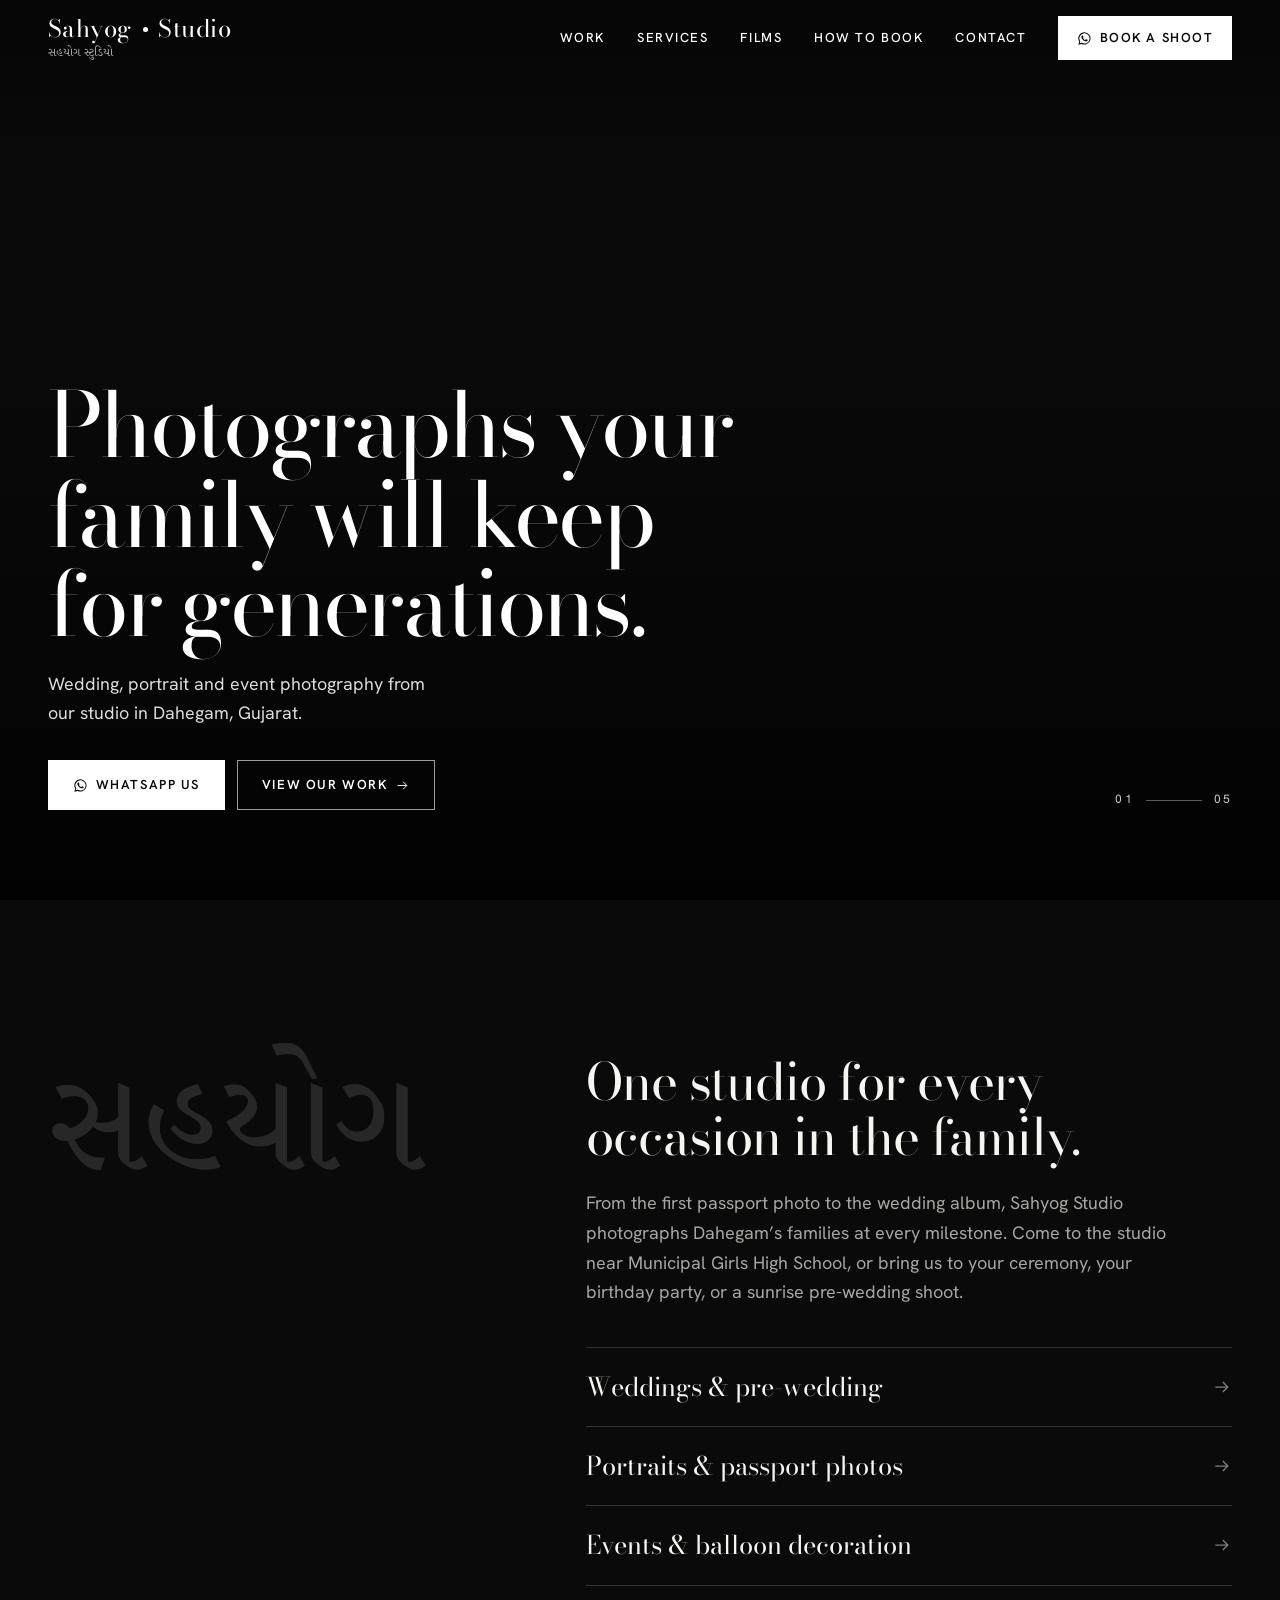
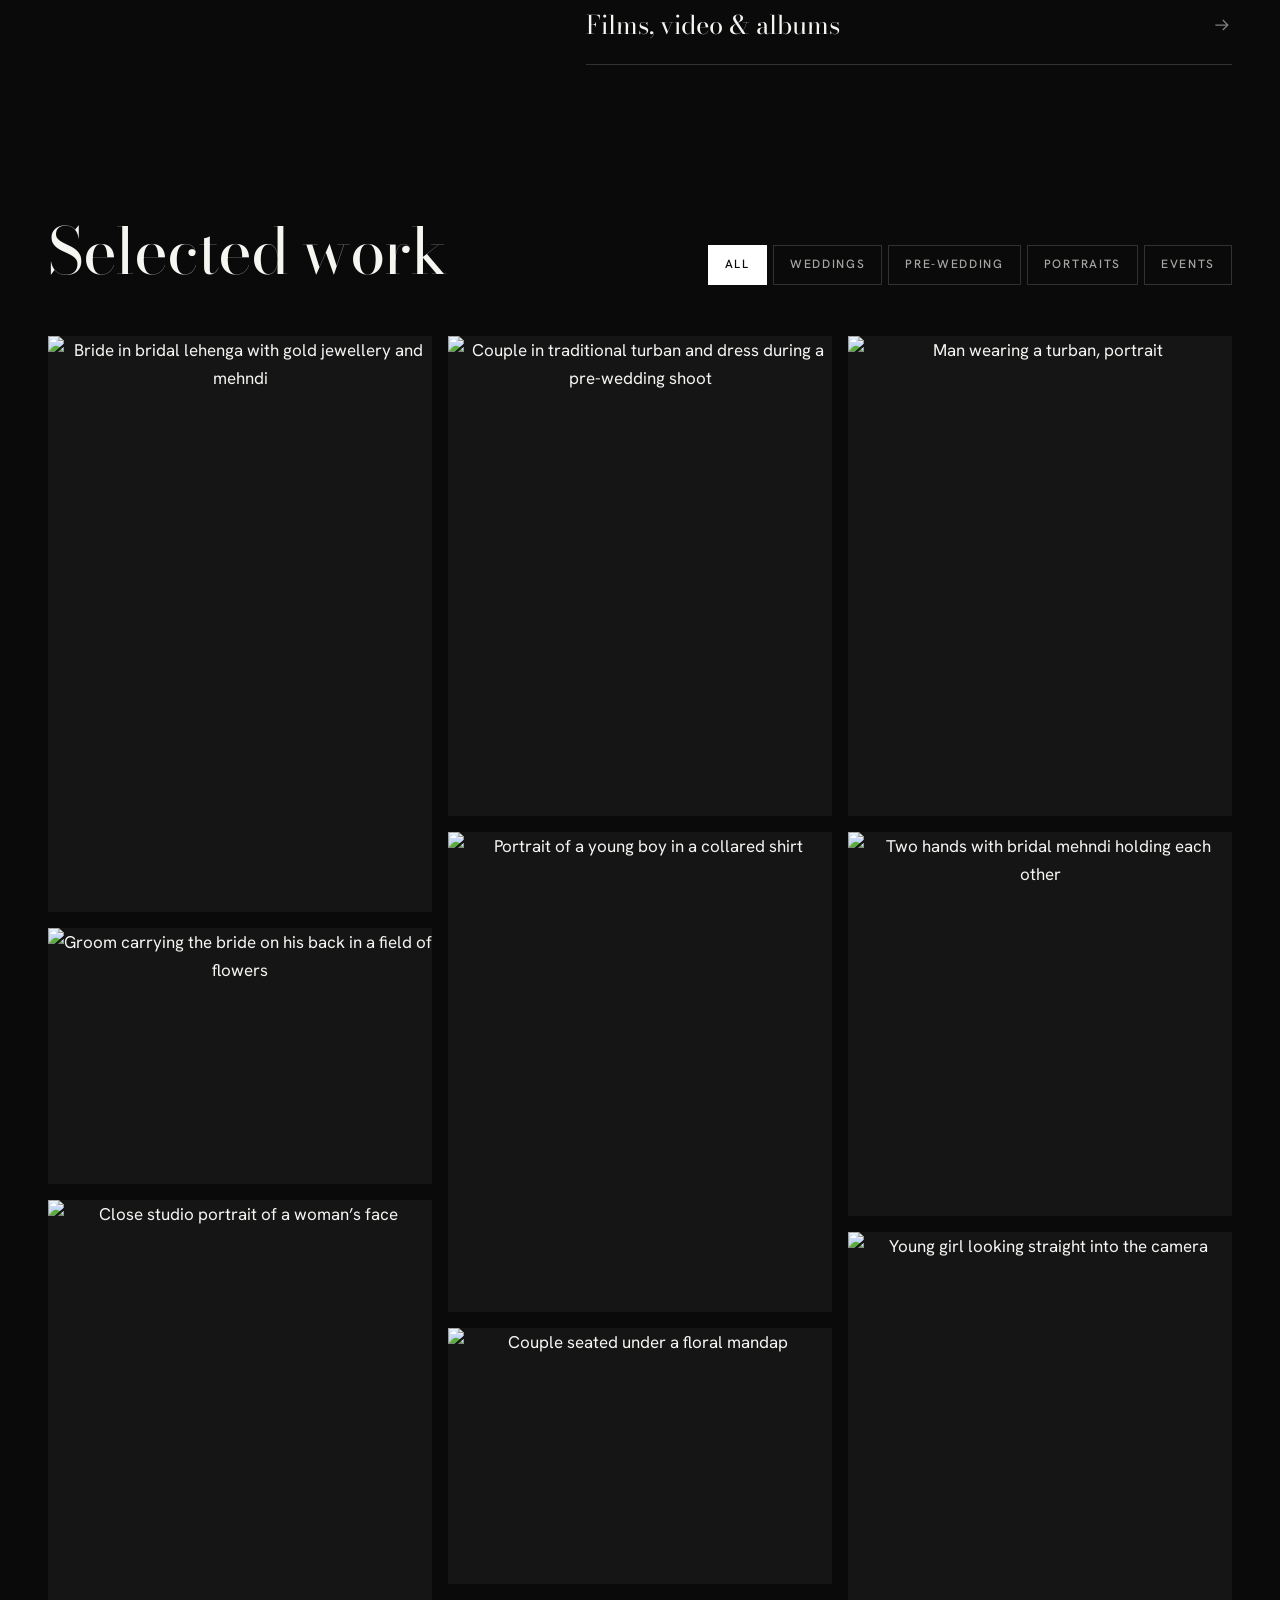
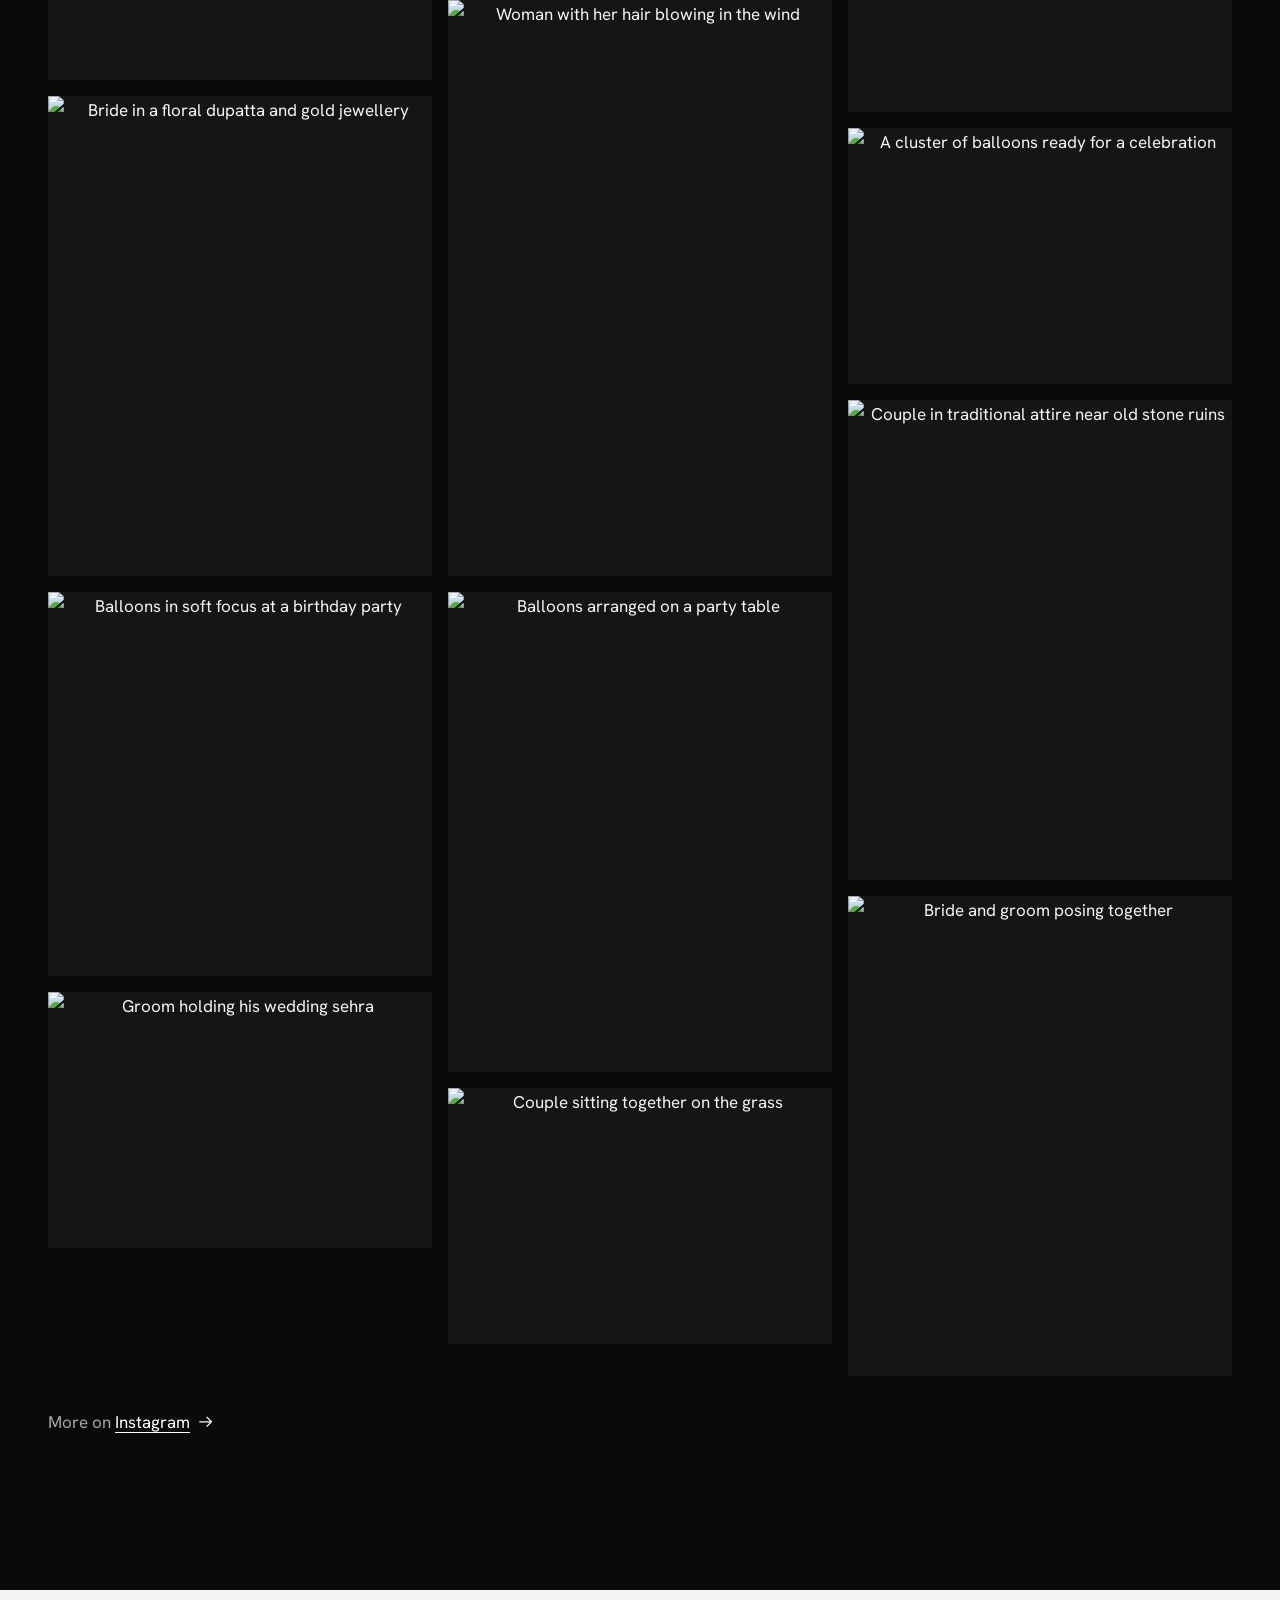
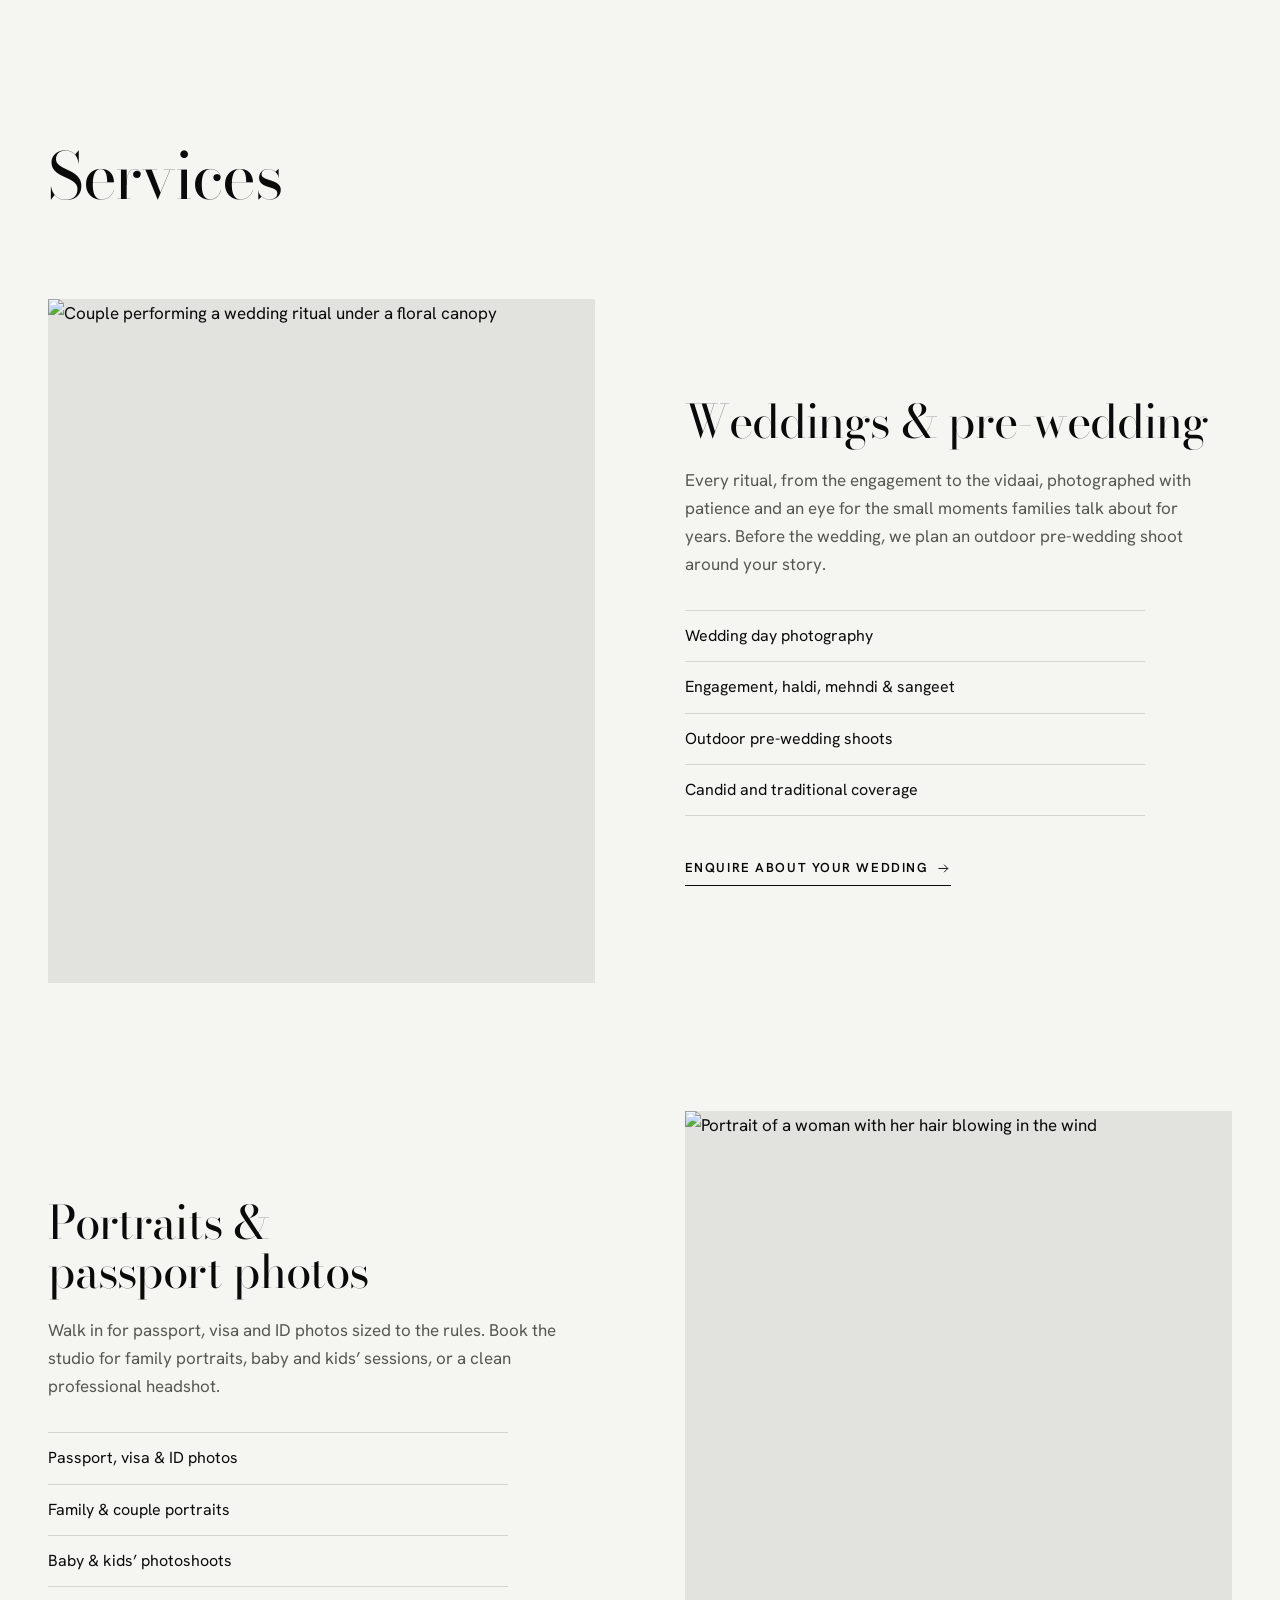
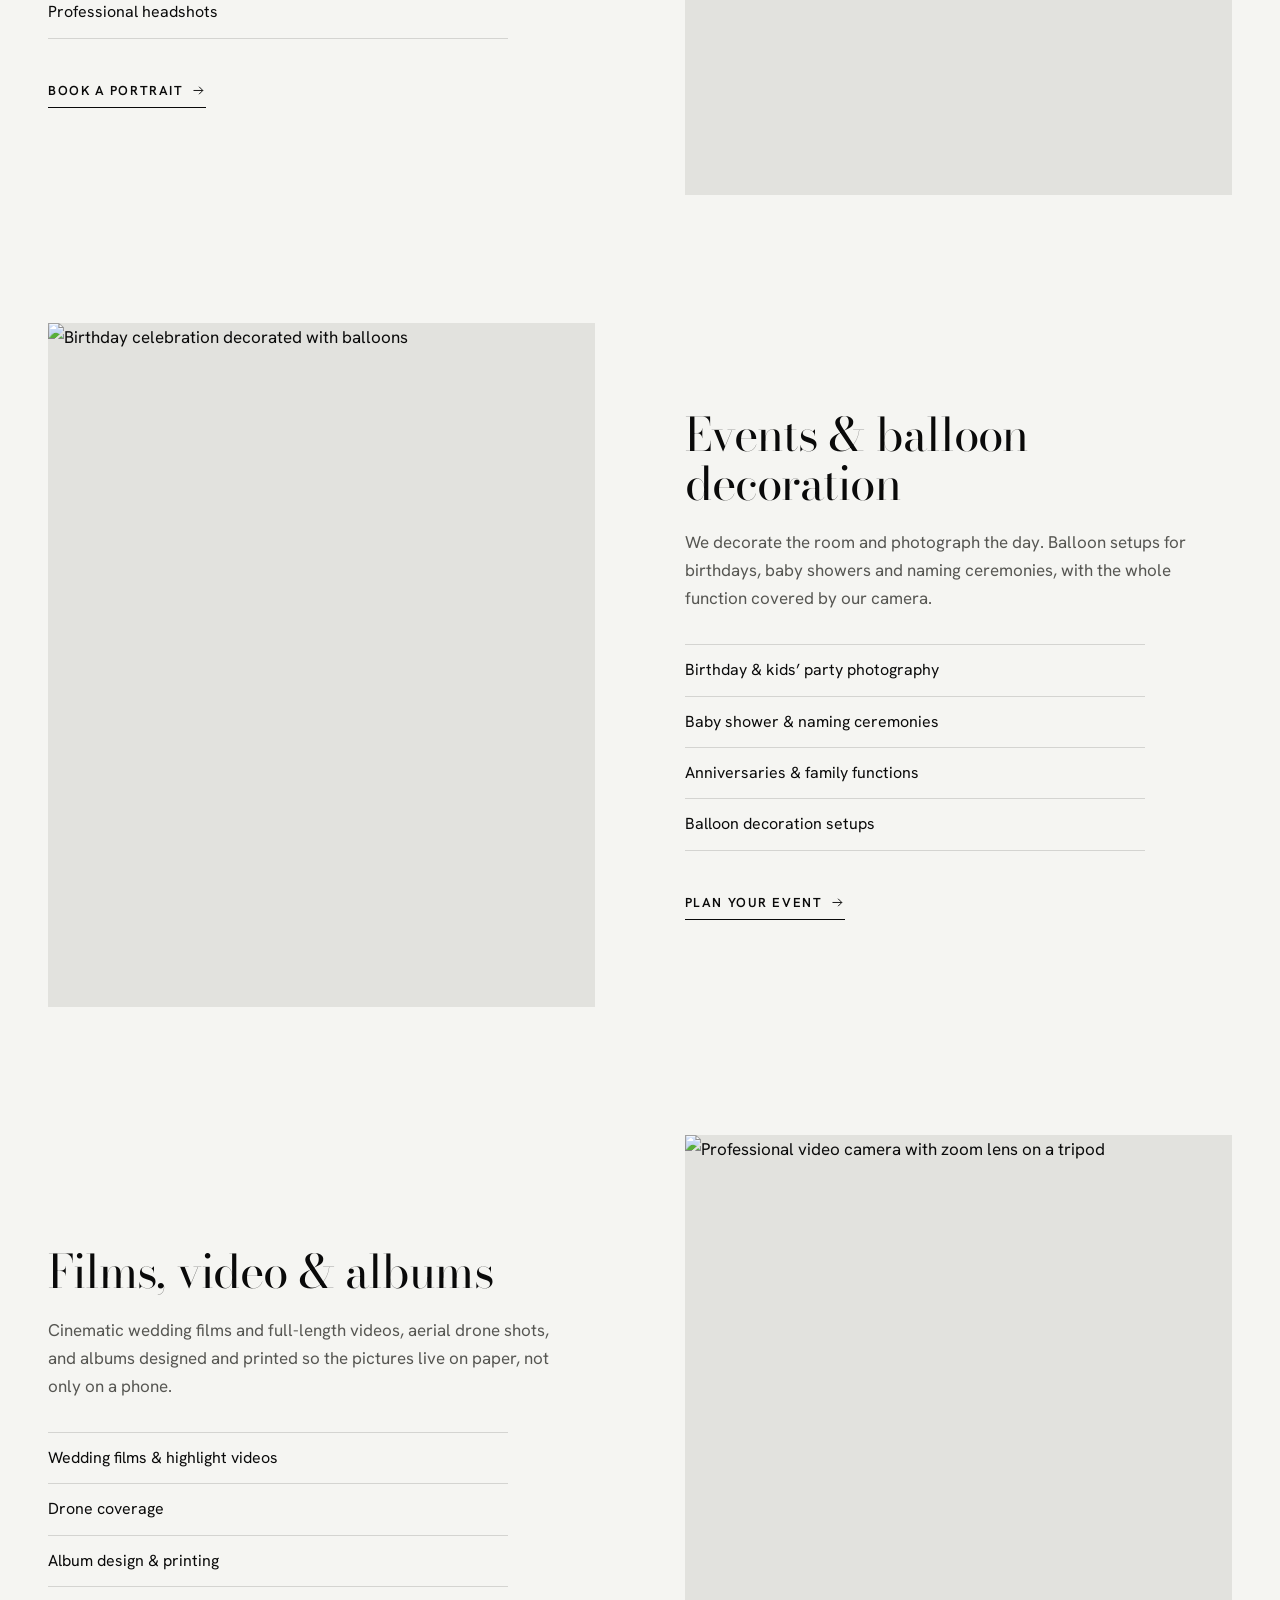
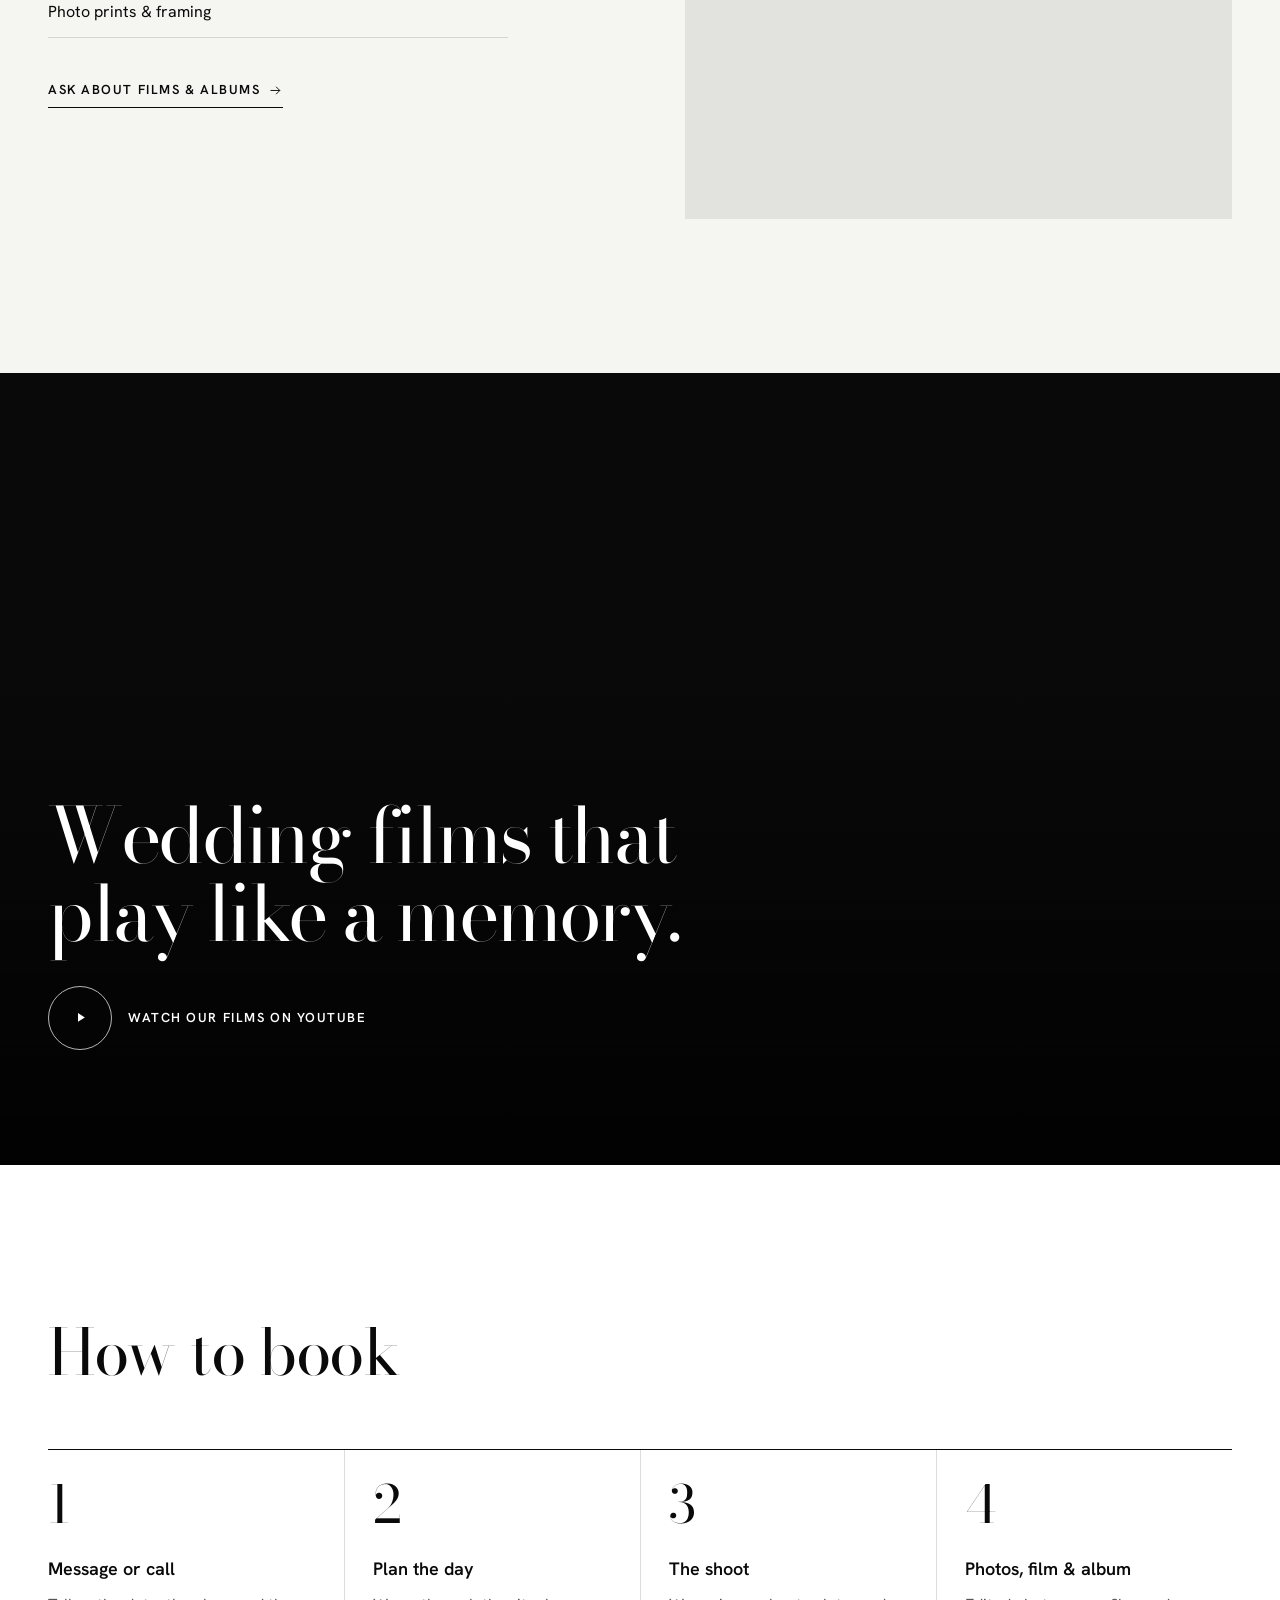
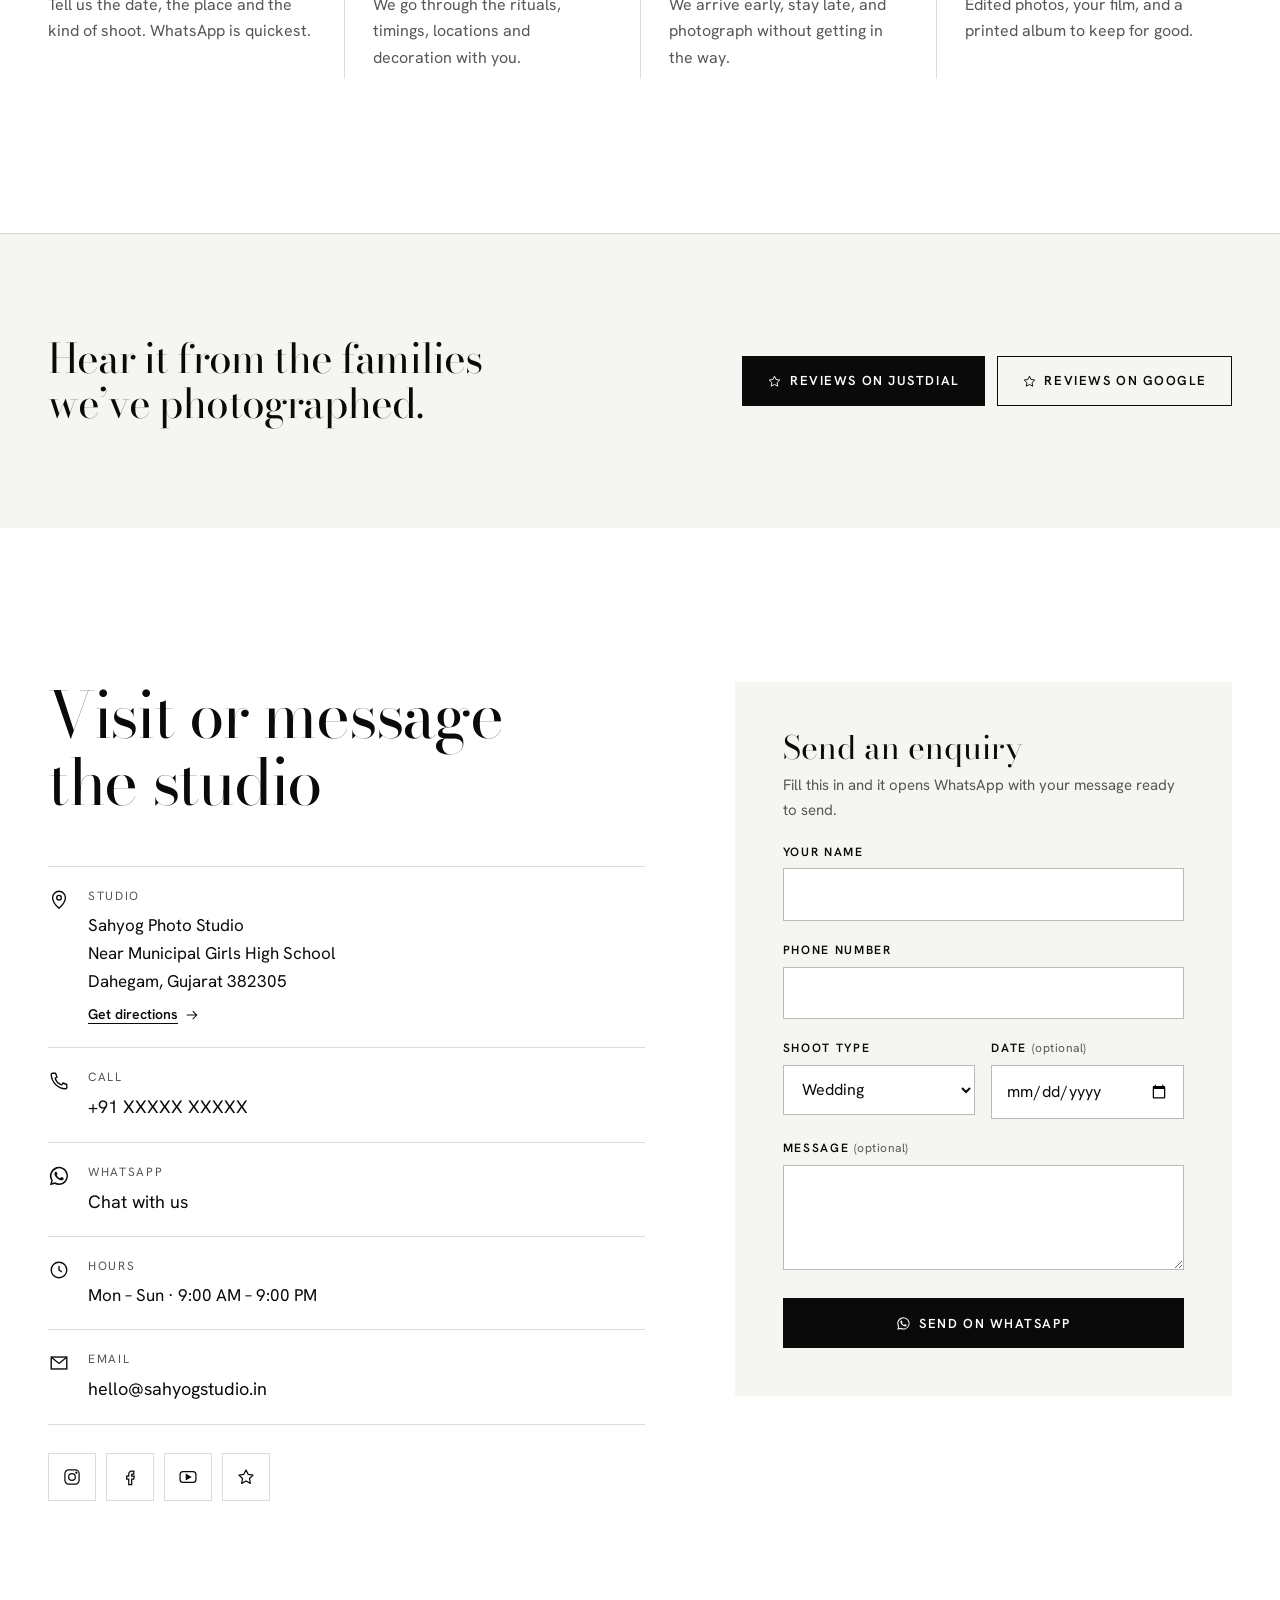
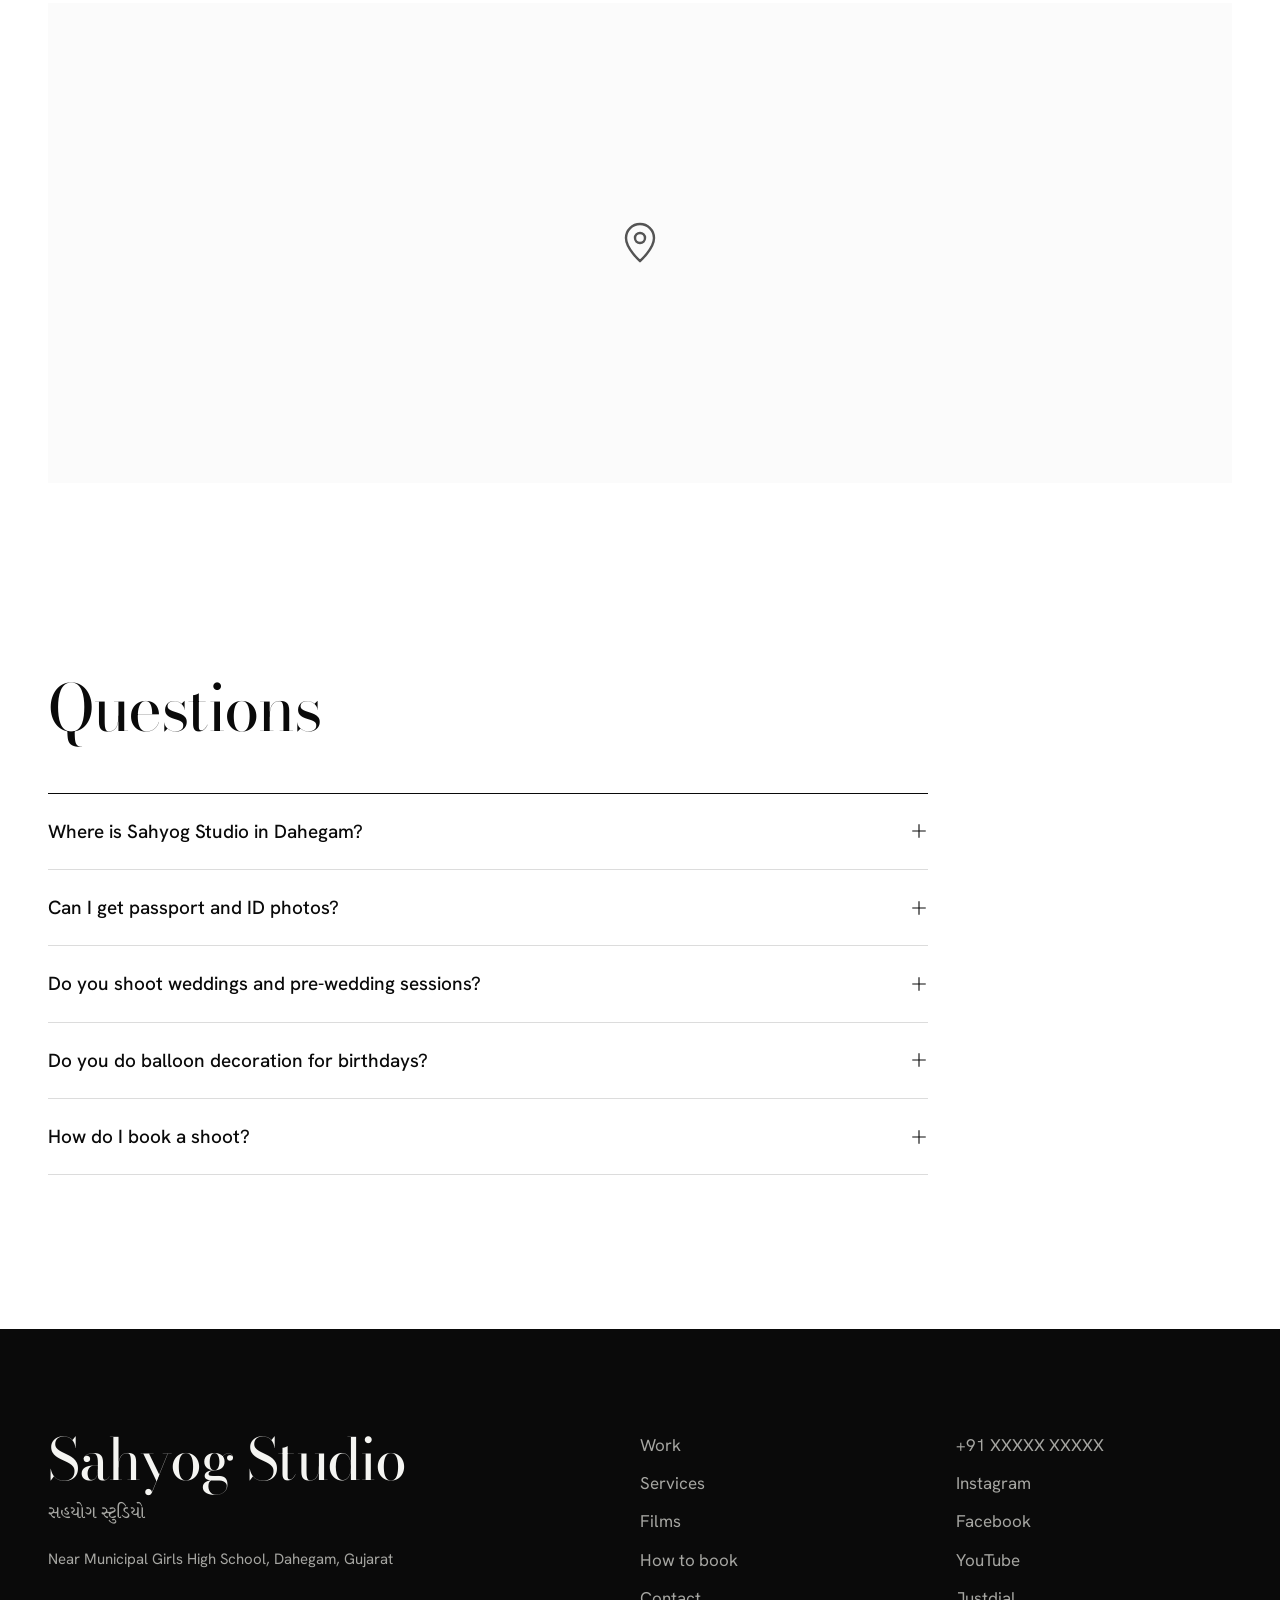
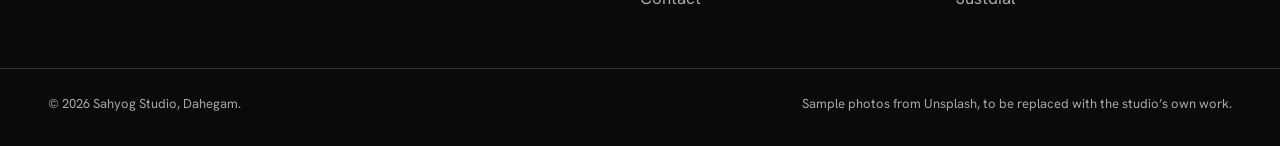
==== index.html @ 93e80ffd "Add Sahyog Studio portfolio website Static HTML/CSS/JS site for Sahyog Studio, Dahegam: hero slidesh" ====
<!doctype html>
<html lang="en-IN">
<head>
  <meta charset="utf-8">
  <meta name="viewport" content="width=device-width, initial-scale=1">
  <title>Sahyog Studio | Photo Studio in Dahegam – Wedding, Portrait &amp; Event Photography</title>
  <meta name="description" content="Sahyog Studio is a photo studio in Dahegam, Gujarat, near Municipal Girls High School. Wedding and pre-wedding photography, passport photos, studio portraits, birthday and event coverage, balloon decoration, videography and album printing.">
  <meta name="keywords" content="photo studio in Dahegam, Dehgam photographer, wedding photographer Dahegam, pre-wedding shoot Gandhinagar, passport photo Dahegam, balloon decoration Dahegam, album printing, videography, સહયોગ સ્ટુડિયો, Sahyog Photo Studio">
  <link rel="canonical" href="https://sahyogstudio.in/">
  <meta name="robots" content="index, follow, max-image-preview:large">
  <meta name="theme-color" content="#0a0a0a">
  <meta name="geo.region" content="IN-GJ">
  <meta name="geo.placename" content="Dahegam">

  <!-- Open Graph / WhatsApp / Facebook share preview -->
  <meta property="og:type" content="website">
  <meta property="og:site_name" content="Sahyog Studio">
  <meta property="og:title" content="Sahyog Studio – Photo Studio in Dahegam">
  <meta property="og:description" content="Weddings, pre-wedding, portraits, passport photos, events, balloon decoration, films and albums. Dahegam, Gujarat.">
  <meta property="og:url" content="https://sahyogstudio.in/">
  <meta property="og:image" content="https://images.unsplash.com/photo-1630526720753-aa4e71acf67d?auto=format&amp;fit=crop&amp;q=70&amp;w=1200&amp;h=630">
  <meta property="og:image:width" content="1200">
  <meta property="og:image:height" content="630">
  <meta property="og:locale" content="en_IN">
  <meta name="twitter:card" content="summary_large_image">
  <meta name="twitter:title" content="Sahyog Studio – Photo Studio in Dahegam">
  <meta name="twitter:description" content="Wedding, portrait and event photography in Dahegam, Gujarat.">
  <meta name="twitter:image" content="https://images.unsplash.com/photo-1630526720753-aa4e71acf67d?auto=format&amp;fit=crop&amp;q=70&amp;w=1200&amp;h=630">

  <link rel="icon" href="assets/img/favicon.svg" type="image/svg+xml">
  <link rel="apple-touch-icon" href="assets/img/favicon.svg">
  <link rel="manifest" href="site.webmanifest">

  <link rel="preconnect" href="https://images.unsplash.com">
  <link rel="preconnect" href="https://fonts.googleapis.com">
  <link rel="preconnect" href="https://fonts.gstatic.com" crossorigin>
  <link rel="stylesheet" href="https://fonts.googleapis.com/css2?family=Bodoni+Moda:opsz,wght@6..96,400;6..96,500;6..96,600&family=Hanken+Grotesk:wght@400;500;600&family=Noto+Serif+Gujarati:wght@400;500&display=swap">
  <link rel="preload" as="image" href="https://images.unsplash.com/photo-1630526720753-aa4e71acf67d?auto=format&amp;fit=crop&amp;q=70&amp;w=1800&amp;h=1200">
  <link rel="stylesheet" href="assets/css/style.css">
  <script>document.documentElement.classList.add("js");</script>

  <script type="application/ld+json">
  {
    "@context": "https://schema.org",
    "@graph": [
      {
        "@type": ["LocalBusiness", "ProfessionalService"],
        "@id": "https://sahyogstudio.in/#studio",
        "name": "Sahyog Studio",
        "alternateName": ["Sahyog Photo Studio", "સહયોગ સ્ટુડિયો"],
        "description": "Photo studio in Dahegam, Gujarat for wedding and pre-wedding photography, studio portraits, passport photos, events, balloon decoration, videography and album printing.",
        "url": "https://sahyogstudio.in/",
        "image": "https://images.unsplash.com/photo-1630526720753-aa4e71acf67d?auto=format&fit=crop&q=70&w=1200&h=630",
        "telephone": "+910000000000",
        "email": "hello@sahyogstudio.in",
        "address": {
          "@type": "PostalAddress",
          "streetAddress": "Near Municipal Girls High School",
          "addressLocality": "Dahegam",
          "addressRegion": "Gujarat",
          "postalCode": "382305",
          "addressCountry": "IN"
        },
        "areaServed": ["Dahegam", "Gandhinagar", "Ahmedabad"],
        "hasMap": "https://www.google.com/maps/search/?api=1&query=Sahyog+Photo+Studio+Dahegam",
        "sameAs": [
          "https://www.justdial.com/Dehgam/Sahyog-Photo-Studio-Dahegam-Near-By-Municipal-Girls-High-School-Dahegam/9999PXX79-XX79-250830164301-F7Y8_BZDET"
        ],
        "hasOfferCatalog": {
          "@type": "OfferCatalog",
          "name": "Photography services",
          "itemListElement": [
            {"@type": "Offer", "itemOffered": {"@type": "Service", "name": "Wedding and pre-wedding photography"}},
            {"@type": "Offer", "itemOffered": {"@type": "Service", "name": "Studio portraits and passport photos"}},
            {"@type": "Offer", "itemOffered": {"@type": "Service", "name": "Event photography and balloon decoration"}},
            {"@type": "Offer", "itemOffered": {"@type": "Service", "name": "Videography, wedding films and album printing"}}
          ]
        }
      },
      {
        "@type": "WebSite",
        "@id": "https://sahyogstudio.in/#website",
        "url": "https://sahyogstudio.in/",
        "name": "Sahyog Studio",
        "inLanguage": "en-IN",
        "publisher": {"@id": "https://sahyogstudio.in/#studio"}
      },
      {
        "@type": "FAQPage",
        "mainEntity": [
          {"@type": "Question", "name": "Where is Sahyog Studio in Dahegam?",
           "acceptedAnswer": {"@type": "Answer", "text": "Sahyog Studio (Sahyog Photo Studio) is near Municipal Girls High School in Dahegam, Gujarat."}},
          {"@type": "Question", "name": "Can I get passport and ID photos at Sahyog Studio?",
           "acceptedAnswer": {"@type": "Answer", "text": "Yes. Walk in to the studio for passport, visa and ID photos, or call ahead."}},
          {"@type": "Question", "name": "Do you shoot weddings and pre-wedding sessions?",
           "acceptedAnswer": {"@type": "Answer", "text": "Yes. We photograph and film weddings, engagements, haldi, mehndi and sangeet, and plan outdoor pre-wedding shoots."}},
          {"@type": "Question", "name": "Do you do balloon decoration for birthdays?",
           "acceptedAnswer": {"@type": "Answer", "text": "Yes. We set up balloon decoration for birthdays, baby showers and other family functions, and can photograph the event too."}},
          {"@type": "Question", "name": "How do I book a shoot?",
           "acceptedAnswer": {"@type": "Answer", "text": "Message us on WhatsApp or call the studio with your date and the kind of shoot you need."}}
        ]
      }
    ]
  }
  </script>
</head>
<body>
<!--
THESIS: The category standard, executed at full craft: a black-and-white photographer's portfolio where the pictures carry the page and the phone number is never more than one tap away. Refuses gold-script wedding-template clutter.
OWN-WORLD: Pure black and paper white interface, no third hue; photographs in full natural colour are the only colour. Bodoni Moda display, Hanken Grotesk text, Noto Serif Gujarati for the name. Hairline rules, square corners, no cards, no shadows.
STORY: A family in Dahegam sees the work, understands every service the studio offers, and calls or WhatsApps to book, or finds the studio on the map.
FIRST VIEWPORT: Full-bleed slow crossfade of five wedding/portrait frames; wordmark nav on top; headline bottom-left at display scale; WhatsApp and View work buttons beneath; slide counter bottom-right.
FORM: Canon (user-chosen standing exit), benchmark top Indian wedding studios. Seed key e74c11cb.
FINISH: unreviewed and undocumented is unfinished; this build ends with the finish review, the verdict, and DESIGN.md
-->

<a class="skip" href="#main">Skip to content</a>

<svg width="0" height="0" style="position:absolute" aria-hidden="true">
  <defs>
    <symbol id="i-whatsapp" viewBox="0 0 24 24"><path fill="currentColor" d="M12.04 2a9.9 9.9 0 0 0-8.5 15l-1.4 5.1 5.25-1.38A9.9 9.9 0 1 0 12.04 2Zm0 18.1a8.2 8.2 0 0 1-4.18-1.15l-.3-.18-3.11.82.83-3.04-.2-.31a8.2 8.2 0 1 1 6.96 3.86Zm4.5-6.14c-.25-.12-1.46-.72-1.69-.8-.23-.08-.39-.12-.55.12-.17.25-.64.8-.78.97-.14.16-.29.18-.53.06a6.7 6.7 0 0 1-1.98-1.22 7.4 7.4 0 0 1-1.37-1.7c-.14-.25 0-.38.11-.5.11-.11.25-.29.37-.43.12-.14.16-.25.25-.41.08-.17.04-.31-.02-.43-.06-.12-.55-1.33-.76-1.82-.2-.48-.4-.41-.55-.42h-.47a.9.9 0 0 0-.66.31 2.77 2.77 0 0 0-.86 2.06c0 1.21.88 2.39 1 2.55.13.17 1.74 2.66 4.22 3.73.59.25 1.05.4 1.4.52.6.19 1.13.16 1.56.1.47-.07 1.46-.6 1.66-1.17.21-.58.21-1.07.15-1.17-.06-.1-.22-.16-.47-.29Z"/></symbol>
    <symbol id="i-phone" viewBox="0 0 24 24"><path fill="none" stroke="currentColor" stroke-width="1.5" stroke-linejoin="round" d="M5 3.5h3.2l1.6 4.2-2 1.3a11 11 0 0 0 7.2 7.2l1.3-2 4.2 1.6V19a1.5 1.5 0 0 1-1.6 1.5A16.5 16.5 0 0 1 3.5 5.1 1.5 1.5 0 0 1 5 3.5Z"/></symbol>
    <symbol id="i-pin" viewBox="0 0 24 24"><g fill="none" stroke="currentColor" stroke-width="1.5"><path d="M12 21s-7-6.2-7-11.5a7 7 0 0 1 14 0C19 14.8 12 21 12 21Z"/><circle cx="12" cy="9.5" r="2.5"/></g></symbol>
    <symbol id="i-clock" viewBox="0 0 24 24"><g fill="none" stroke="currentColor" stroke-width="1.5"><circle cx="12" cy="12" r="8.5"/><path d="M12 7.5V12l3 2"/></g></symbol>
    <symbol id="i-mail" viewBox="0 0 24 24"><g fill="none" stroke="currentColor" stroke-width="1.5"><rect x="3.5" y="5.5" width="17" height="13"/><path d="m4 6 8 6.5L20 6"/></g></symbol>
    <symbol id="i-instagram" viewBox="0 0 24 24"><g fill="none" stroke="currentColor" stroke-width="1.5"><rect x="3.5" y="3.5" width="17" height="17" rx="4.5"/><circle cx="12" cy="12" r="4"/><circle cx="17.2" cy="6.8" r=".6" fill="currentColor"/></g></symbol>
    <symbol id="i-facebook" viewBox="0 0 24 24"><path fill="none" stroke="currentColor" stroke-width="1.5" d="M14 8.5h2.5V5H14a3.5 3.5 0 0 0-3.5 3.5V11H8v3.5h2.5V21H14v-6.5h2.5L17 11h-3V9a.5.5 0 0 1 .5-.5Z"/></symbol>
    <symbol id="i-youtube" viewBox="0 0 24 24"><g fill="none" stroke="currentColor" stroke-width="1.5"><rect x="2.5" y="5.5" width="19" height="13" rx="3.5"/><path d="m10 9 5 3-5 3Z" fill="currentColor"/></g></symbol>
    <symbol id="i-star" viewBox="0 0 24 24"><path fill="none" stroke="currentColor" stroke-width="1.5" stroke-linejoin="round" d="m12 3.5 2.6 5.3 5.9.9-4.3 4.1 1 5.8L12 16.8l-5.2 2.8 1-5.8-4.3-4.1 5.9-.9Z"/></symbol>
    <symbol id="i-arrow" viewBox="0 0 24 24"><path fill="none" stroke="currentColor" stroke-width="1.5" d="M4 12h15m-6-6 6 6-6 6"/></symbol>
    <symbol id="i-close" viewBox="0 0 24 24"><path fill="none" stroke="currentColor" stroke-width="1.5" d="m5 5 14 14M19 5 5 19"/></symbol>
    <symbol id="i-left" viewBox="0 0 24 24"><path fill="none" stroke="currentColor" stroke-width="1.5" d="m15 4-8 8 8 8"/></symbol>
    <symbol id="i-right" viewBox="0 0 24 24"><path fill="none" stroke="currentColor" stroke-width="1.5" d="m9 4 8 8-8 8"/></symbol>
    <symbol id="i-play" viewBox="0 0 24 24"><path fill="currentColor" d="M8 5v14l11-7Z"/></symbol>
  </defs>
</svg>

<header class="nav" data-nav>
  <div class="nav__inner">
    <a class="brand" href="#top" aria-label="Sahyog Studio, home">
      <span class="brand__en">Sahyog<span class="brand__sep"></span>Studio</span>
      <span class="brand__gu" lang="gu">સહયોગ સ્ટુડિયો</span>
    </a>
    <nav class="nav__links" aria-label="Main">
      <a href="#work">Work</a>
      <a href="#services">Services</a>
      <a href="#films">Films</a>
      <a href="#process">How to book</a>
      <a href="#contact">Contact</a>
    </nav>
    <a class="btn btn--light nav__cta" data-wa data-wa-text="Hi Sahyog Studio, I'd like to book a shoot." href="#contact">
      <svg class="ico" aria-hidden="true"><use href="#i-whatsapp"/></svg> Book a shoot
    </a>
    <button class="nav__toggle" type="button" aria-expanded="false" aria-controls="menu" data-menu-toggle>
      <span class="sr-only">Menu</span><span class="nav__bars" aria-hidden="true"></span>
    </button>
  </div>
  <div class="menu" id="menu" data-menu hidden>
    <nav aria-label="Mobile">
      <a href="#work">Work</a>
      <a href="#services">Services</a>
      <a href="#films">Films</a>
      <a href="#process">How to book</a>
      <a href="#contact">Contact</a>
    </nav>
    <div class="menu__foot">
      <a data-tel href="tel:+910000000000"><svg class="ico" aria-hidden="true"><use href="#i-phone"/></svg> <span data-phone-text>+91 XXXXX XXXXX</span></a>
      <a data-maps href="#contact"><svg class="ico" aria-hidden="true"><use href="#i-pin"/></svg> Get directions</a>
    </div>
  </div>
</header>

<main id="main">

  <!-- HERO -->
  <section class="hero" id="top" aria-label="Sahyog Studio">
    <div class="hero__slides" data-slides>
      <img class="hero__slide is-active" src="https://images.unsplash.com/photo-1630526720753-aa4e71acf67d?auto=format&amp;fit=crop&amp;q=70&amp;w=1800&amp;h=1200" srcset="https://images.unsplash.com/photo-1630526720753-aa4e71acf67d?auto=format&amp;fit=crop&amp;q=70&amp;w=900&amp;h=1400 900w, https://images.unsplash.com/photo-1630526720753-aa4e71acf67d?auto=format&amp;fit=crop&amp;q=70&amp;w=1800&amp;h=1200 1800w" sizes="100vw" alt="Bride and groom in traditional Indian wedding attire standing on a rock by a river" fetchpriority="high">
      <img class="hero__slide" data-src="https://images.unsplash.com/photo-1587271636175-90d58cdad458?auto=format&amp;fit=crop&amp;q=70&amp;w=1800&amp;h=1200" data-srcset="https://images.unsplash.com/photo-1587271636175-90d58cdad458?auto=format&amp;fit=crop&amp;q=70&amp;w=900&amp;h=1400 900w, https://images.unsplash.com/photo-1587271636175-90d58cdad458?auto=format&amp;fit=crop&amp;q=70&amp;w=1800&amp;h=1200 1800w" sizes="100vw" alt="Couple seated under a floral mandap during their wedding ceremony">
      <img class="hero__slide" data-src="https://images.unsplash.com/photo-1621801306185-8c0ccf9c8eb8?auto=format&amp;fit=crop&amp;q=70&amp;w=1800&amp;h=1200" data-srcset="https://images.unsplash.com/photo-1621801306185-8c0ccf9c8eb8?auto=format&amp;fit=crop&amp;q=70&amp;w=900&amp;h=1400 900w, https://images.unsplash.com/photo-1621801306185-8c0ccf9c8eb8?auto=format&amp;fit=crop&amp;q=70&amp;w=1800&amp;h=1200 1800w" sizes="100vw" alt="Two hands with bridal mehndi holding each other">
      <img class="hero__slide" data-src="https://images.unsplash.com/photo-1715285977619-6d9357168f46?auto=format&amp;fit=crop&amp;q=70&amp;w=1800&amp;h=1200" data-srcset="https://images.unsplash.com/photo-1715285977619-6d9357168f46?auto=format&amp;fit=crop&amp;q=70&amp;w=900&amp;h=1400 900w, https://images.unsplash.com/photo-1715285977619-6d9357168f46?auto=format&amp;fit=crop&amp;q=70&amp;w=1800&amp;h=1200 1800w" sizes="100vw" alt="Couple standing together in an open field during a pre-wedding shoot">
      <img class="hero__slide" data-src="https://images.unsplash.com/photo-1722952934708-749c22eb2e58?auto=format&amp;fit=crop&amp;q=70&amp;w=1800&amp;h=1200" data-srcset="https://images.unsplash.com/photo-1722952934708-749c22eb2e58?auto=format&amp;fit=crop&amp;q=70&amp;w=900&amp;h=1400 900w, https://images.unsplash.com/photo-1722952934708-749c22eb2e58?auto=format&amp;fit=crop&amp;q=70&amp;w=1800&amp;h=1200 1800w" sizes="100vw" alt="Bride and groom posing for a wedding portrait">
    </div>
    <div class="hero__shade" aria-hidden="true"></div>
    <div class="hero__content wrap">
      <h1 class="hero__title">Photographs your family will keep for generations.</h1>
      <p class="hero__sub">Wedding, portrait and event photography from our studio in Dahegam, Gujarat.</p>
      <div class="hero__actions">
        <a class="btn btn--light" data-wa data-wa-text="Hi Sahyog Studio, I'd like to know about a shoot." href="#contact">
          <svg class="ico" aria-hidden="true"><use href="#i-whatsapp"/></svg> WhatsApp us
        </a>
        <a class="btn btn--ghost" href="#work">View our work <svg class="ico" aria-hidden="true"><use href="#i-arrow"/></svg></a>
      </div>
    </div>
    <div class="hero__count" aria-hidden="true"><span data-slide-now>01</span><span class="hero__count-line"></span><span data-slide-total>05</span></div>
  </section>

  <!-- INTRO -->
  <section class="intro wrap" aria-labelledby="intro-title">
    <p class="intro__gu" lang="gu" aria-hidden="true">સહયોગ</p>
    <div class="intro__body">
      <h2 class="intro__title" id="intro-title">One studio for every occasion in the family.</h2>
      <p>From the first passport photo to the wedding album, Sahyog Studio photographs Dahegam’s families at every milestone. Come to the studio near Municipal Girls High School, or bring us to your ceremony, your birthday party, or a sunrise pre-wedding shoot.</p>
      <ul class="intro__list">
        <li><a href="#svc-wedding">Weddings &amp; pre-wedding</a></li>
        <li><a href="#svc-portrait">Portraits &amp; passport photos</a></li>
        <li><a href="#svc-events">Events &amp; balloon decoration</a></li>
        <li><a href="#svc-films">Films, video &amp; albums</a></li>
      </ul>
    </div>
  </section>

  <!-- WORK / GALLERY -->
  <section class="work" id="work" aria-labelledby="work-title">
    <div class="wrap work__head">
      <h2 class="h-section" id="work-title">Selected work</h2>
      <div class="filters" role="group" aria-label="Filter photos" data-filters>
        <button type="button" class="filter is-on" aria-pressed="true" data-filter="all">All</button>
        <button type="button" class="filter" aria-pressed="false" data-filter="wedding">Weddings</button>
        <button type="button" class="filter" aria-pressed="false" data-filter="prewedding">Pre-wedding</button>
        <button type="button" class="filter" aria-pressed="false" data-filter="portrait">Portraits</button>
        <button type="button" class="filter" aria-pressed="false" data-filter="events">Events</button>
      </div>
    </div>
    <div class="gallery wrap" data-gallery>
      <figure class="g-item" data-cat="wedding">
        <button class="g-open" type="button" data-full="https://images.unsplash.com/photo-1610173827043-9db50e0d8ef9?auto=format&amp;fit=crop&amp;q=70&amp;w=1600&amp;h=2400" data-caption="Bridal portrait" aria-label="Open photo: Bride in bridal lehenga with gold jewellery and mehndi">
          <img loading="lazy" decoding="async" width="800" height="1200" src="https://images.unsplash.com/photo-1610173827043-9db50e0d8ef9?auto=format&amp;fit=crop&amp;q=70&amp;w=800&amp;h=1200" srcset="https://images.unsplash.com/photo-1610173827043-9db50e0d8ef9?auto=format&amp;fit=crop&amp;q=70&amp;w=480&amp;h=720 480w, https://images.unsplash.com/photo-1610173827043-9db50e0d8ef9?auto=format&amp;fit=crop&amp;q=70&amp;w=800&amp;h=1200 800w" sizes="(min-width: 1100px) 30vw, (min-width: 640px) 45vw, 100vw" alt="Bride in bridal lehenga with gold jewellery and mehndi">
        </button>
        <figcaption>Bridal portrait</figcaption>
      </figure>
      <figure class="g-item" data-cat="prewedding">
        <button class="g-open" type="button" data-full="https://images.unsplash.com/photo-1715285977818-7bf580da7eeb?auto=format&amp;fit=crop&amp;q=70&amp;w=1600&amp;h=1067" data-caption="Pre-wedding, outdoors" aria-label="Open photo: Groom carrying the bride on his back in a field of flowers">
          <img loading="lazy" decoding="async" width="800" height="533" src="https://images.unsplash.com/photo-1715285977818-7bf580da7eeb?auto=format&amp;fit=crop&amp;q=70&amp;w=800&amp;h=533" srcset="https://images.unsplash.com/photo-1715285977818-7bf580da7eeb?auto=format&amp;fit=crop&amp;q=70&amp;w=480&amp;h=320 480w, https://images.unsplash.com/photo-1715285977818-7bf580da7eeb?auto=format&amp;fit=crop&amp;q=70&amp;w=800&amp;h=533 800w" sizes="(min-width: 1100px) 30vw, (min-width: 640px) 45vw, 100vw" alt="Groom carrying the bride on his back in a field of flowers">
        </button>
        <figcaption>Pre-wedding, outdoors</figcaption>
      </figure>
      <figure class="g-item" data-cat="portrait">
        <button class="g-open" type="button" data-full="https://images.unsplash.com/photo-1617176988908-a76edea18a98?auto=format&amp;fit=crop&amp;q=70&amp;w=1600&amp;h=2000" data-caption="Studio portrait" aria-label="Open photo: Close studio portrait of a woman’s face">
          <img loading="lazy" decoding="async" width="800" height="1000" src="https://images.unsplash.com/photo-1617176988908-a76edea18a98?auto=format&amp;fit=crop&amp;q=70&amp;w=800&amp;h=1000" srcset="https://images.unsplash.com/photo-1617176988908-a76edea18a98?auto=format&amp;fit=crop&amp;q=70&amp;w=480&amp;h=600 480w, https://images.unsplash.com/photo-1617176988908-a76edea18a98?auto=format&amp;fit=crop&amp;q=70&amp;w=800&amp;h=1000 800w" sizes="(min-width: 1100px) 30vw, (min-width: 640px) 45vw, 100vw" alt="Close studio portrait of a woman’s face">
        </button>
        <figcaption>Studio portrait</figcaption>
      </figure>
      <figure class="g-item" data-cat="wedding">
        <button class="g-open" type="button" data-full="https://images.unsplash.com/photo-1587271315307-eaebc181c749?auto=format&amp;fit=crop&amp;q=70&amp;w=1600&amp;h=2000" data-caption="Bride, before the pheras" aria-label="Open photo: Bride in a floral dupatta and gold jewellery">
          <img loading="lazy" decoding="async" width="800" height="1000" src="https://images.unsplash.com/photo-1587271315307-eaebc181c749?auto=format&amp;fit=crop&amp;q=70&amp;w=800&amp;h=1000" srcset="https://images.unsplash.com/photo-1587271315307-eaebc181c749?auto=format&amp;fit=crop&amp;q=70&amp;w=480&amp;h=600 480w, https://images.unsplash.com/photo-1587271315307-eaebc181c749?auto=format&amp;fit=crop&amp;q=70&amp;w=800&amp;h=1000 800w" sizes="(min-width: 1100px) 30vw, (min-width: 640px) 45vw, 100vw" alt="Bride in a floral dupatta and gold jewellery">
        </button>
        <figcaption>Bride, before the pheras</figcaption>
      </figure>
      <figure class="g-item" data-cat="events">
        <button class="g-open" type="button" data-full="https://images.unsplash.com/photo-1530103862676-de8c9debad1d?auto=format&amp;fit=crop&amp;q=70&amp;w=1600&amp;h=1600" data-caption="Balloon decoration" aria-label="Open photo: Balloons in soft focus at a birthday party">
          <img loading="lazy" decoding="async" width="800" height="800" src="https://images.unsplash.com/photo-1530103862676-de8c9debad1d?auto=format&amp;fit=crop&amp;q=70&amp;w=800&amp;h=800" srcset="https://images.unsplash.com/photo-1530103862676-de8c9debad1d?auto=format&amp;fit=crop&amp;q=70&amp;w=480&amp;h=480 480w, https://images.unsplash.com/photo-1530103862676-de8c9debad1d?auto=format&amp;fit=crop&amp;q=70&amp;w=800&amp;h=800 800w" sizes="(min-width: 1100px) 30vw, (min-width: 640px) 45vw, 100vw" alt="Balloons in soft focus at a birthday party">
        </button>
        <figcaption>Balloon decoration</figcaption>
      </figure>
      <figure class="g-item" data-cat="wedding">
        <button class="g-open" type="button" data-full="https://images.unsplash.com/photo-1597157639073-69284dc0fdaf?auto=format&amp;fit=crop&amp;q=70&amp;w=1600&amp;h=1067" data-caption="Groom getting ready" aria-label="Open photo: Groom holding his wedding sehra">
          <img loading="lazy" decoding="async" width="800" height="533" src="https://images.unsplash.com/photo-1597157639073-69284dc0fdaf?auto=format&amp;fit=crop&amp;q=70&amp;w=800&amp;h=533" srcset="https://images.unsplash.com/photo-1597157639073-69284dc0fdaf?auto=format&amp;fit=crop&amp;q=70&amp;w=480&amp;h=320 480w, https://images.unsplash.com/photo-1597157639073-69284dc0fdaf?auto=format&amp;fit=crop&amp;q=70&amp;w=800&amp;h=533 800w" sizes="(min-width: 1100px) 30vw, (min-width: 640px) 45vw, 100vw" alt="Groom holding his wedding sehra">
        </button>
        <figcaption>Groom getting ready</figcaption>
      </figure>
      <figure class="g-item" data-cat="prewedding">
        <button class="g-open" type="button" data-full="https://images.unsplash.com/photo-1671531776382-f32dff368120?auto=format&amp;fit=crop&amp;q=70&amp;w=1600&amp;h=2000" data-caption="Pre-wedding, traditional" aria-label="Open photo: Couple in traditional turban and dress during a pre-wedding shoot">
          <img loading="lazy" decoding="async" width="800" height="1000" src="https://images.unsplash.com/photo-1671531776382-f32dff368120?auto=format&amp;fit=crop&amp;q=70&amp;w=800&amp;h=1000" srcset="https://images.unsplash.com/photo-1671531776382-f32dff368120?auto=format&amp;fit=crop&amp;q=70&amp;w=480&amp;h=600 480w, https://images.unsplash.com/photo-1671531776382-f32dff368120?auto=format&amp;fit=crop&amp;q=70&amp;w=800&amp;h=1000 800w" sizes="(min-width: 1100px) 30vw, (min-width: 640px) 45vw, 100vw" alt="Couple in traditional turban and dress during a pre-wedding shoot">
        </button>
        <figcaption>Pre-wedding, traditional</figcaption>
      </figure>
      <figure class="g-item" data-cat="portrait">
        <button class="g-open" type="button" data-full="https://images.unsplash.com/photo-1596622773378-3e5c177da085?auto=format&amp;fit=crop&amp;q=70&amp;w=1600&amp;h=2000" data-caption="Kids’ portrait" aria-label="Open photo: Portrait of a young boy in a collared shirt">
          <img loading="lazy" decoding="async" width="800" height="1000" src="https://images.unsplash.com/photo-1596622773378-3e5c177da085?auto=format&amp;fit=crop&amp;q=70&amp;w=800&amp;h=1000" srcset="https://images.unsplash.com/photo-1596622773378-3e5c177da085?auto=format&amp;fit=crop&amp;q=70&amp;w=480&amp;h=600 480w, https://images.unsplash.com/photo-1596622773378-3e5c177da085?auto=format&amp;fit=crop&amp;q=70&amp;w=800&amp;h=1000 800w" sizes="(min-width: 1100px) 30vw, (min-width: 640px) 45vw, 100vw" alt="Portrait of a young boy in a collared shirt">
        </button>
        <figcaption>Kids’ portrait</figcaption>
      </figure>
      <figure class="g-item" data-cat="wedding">
        <button class="g-open" type="button" data-full="https://images.unsplash.com/photo-1587271636175-90d58cdad458?auto=format&amp;fit=crop&amp;q=70&amp;w=1600&amp;h=1067" data-caption="The mandap" aria-label="Open photo: Couple seated under a floral mandap">
          <img loading="lazy" decoding="async" width="800" height="533" src="https://images.unsplash.com/photo-1587271636175-90d58cdad458?auto=format&amp;fit=crop&amp;q=70&amp;w=800&amp;h=533" srcset="https://images.unsplash.com/photo-1587271636175-90d58cdad458?auto=format&amp;fit=crop&amp;q=70&amp;w=480&amp;h=320 480w, https://images.unsplash.com/photo-1587271636175-90d58cdad458?auto=format&amp;fit=crop&amp;q=70&amp;w=800&amp;h=533 800w" sizes="(min-width: 1100px) 30vw, (min-width: 640px) 45vw, 100vw" alt="Couple seated under a floral mandap">
        </button>
        <figcaption>The mandap</figcaption>
      </figure>
      <figure class="g-item" data-cat="portrait">
        <button class="g-open" type="button" data-full="https://images.unsplash.com/photo-1646979199703-8661e7d76622?auto=format&amp;fit=crop&amp;q=70&amp;w=1600&amp;h=2400" data-caption="Outdoor portrait" aria-label="Open photo: Woman with her hair blowing in the wind">
          <img loading="lazy" decoding="async" width="800" height="1200" src="https://images.unsplash.com/photo-1646979199703-8661e7d76622?auto=format&amp;fit=crop&amp;q=70&amp;w=800&amp;h=1200" srcset="https://images.unsplash.com/photo-1646979199703-8661e7d76622?auto=format&amp;fit=crop&amp;q=70&amp;w=480&amp;h=720 480w, https://images.unsplash.com/photo-1646979199703-8661e7d76622?auto=format&amp;fit=crop&amp;q=70&amp;w=800&amp;h=1200 800w" sizes="(min-width: 1100px) 30vw, (min-width: 640px) 45vw, 100vw" alt="Woman with her hair blowing in the wind">
        </button>
        <figcaption>Outdoor portrait</figcaption>
      </figure>
      <figure class="g-item" data-cat="events">
        <button class="g-open" type="button" data-full="https://images.unsplash.com/photo-1604668915840-580c30026e5f?auto=format&amp;fit=crop&amp;q=70&amp;w=1600&amp;h=2000" data-caption="Party décor" aria-label="Open photo: Balloons arranged on a party table">
          <img loading="lazy" decoding="async" width="800" height="1000" src="https://images.unsplash.com/photo-1604668915840-580c30026e5f?auto=format&amp;fit=crop&amp;q=70&amp;w=800&amp;h=1000" srcset="https://images.unsplash.com/photo-1604668915840-580c30026e5f?auto=format&amp;fit=crop&amp;q=70&amp;w=480&amp;h=600 480w, https://images.unsplash.com/photo-1604668915840-580c30026e5f?auto=format&amp;fit=crop&amp;q=70&amp;w=800&amp;h=1000 800w" sizes="(min-width: 1100px) 30vw, (min-width: 640px) 45vw, 100vw" alt="Balloons arranged on a party table">
        </button>
        <figcaption>Party décor</figcaption>
      </figure>
      <figure class="g-item" data-cat="prewedding">
        <button class="g-open" type="button" data-full="https://images.unsplash.com/photo-1715285977526-5574f70b0d3d?auto=format&amp;fit=crop&amp;q=70&amp;w=1600&amp;h=1067" data-caption="Pre-wedding, golden hour" aria-label="Open photo: Couple sitting together on the grass">
          <img loading="lazy" decoding="async" width="800" height="533" src="https://images.unsplash.com/photo-1715285977526-5574f70b0d3d?auto=format&amp;fit=crop&amp;q=70&amp;w=800&amp;h=533" srcset="https://images.unsplash.com/photo-1715285977526-5574f70b0d3d?auto=format&amp;fit=crop&amp;q=70&amp;w=480&amp;h=320 480w, https://images.unsplash.com/photo-1715285977526-5574f70b0d3d?auto=format&amp;fit=crop&amp;q=70&amp;w=800&amp;h=533 800w" sizes="(min-width: 1100px) 30vw, (min-width: 640px) 45vw, 100vw" alt="Couple sitting together on the grass">
        </button>
        <figcaption>Pre-wedding, golden hour</figcaption>
      </figure>
      <figure class="g-item" data-cat="portrait">
        <button class="g-open" type="button" data-full="https://images.unsplash.com/photo-1535270732370-dd3188bab1da?auto=format&amp;fit=crop&amp;q=70&amp;w=1600&amp;h=2000" data-caption="Portrait" aria-label="Open photo: Man wearing a turban, portrait">
          <img loading="lazy" decoding="async" width="800" height="1000" src="https://images.unsplash.com/photo-1535270732370-dd3188bab1da?auto=format&amp;fit=crop&amp;q=70&amp;w=800&amp;h=1000" srcset="https://images.unsplash.com/photo-1535270732370-dd3188bab1da?auto=format&amp;fit=crop&amp;q=70&amp;w=480&amp;h=600 480w, https://images.unsplash.com/photo-1535270732370-dd3188bab1da?auto=format&amp;fit=crop&amp;q=70&amp;w=800&amp;h=1000 800w" sizes="(min-width: 1100px) 30vw, (min-width: 640px) 45vw, 100vw" alt="Man wearing a turban, portrait">
        </button>
        <figcaption>Portrait</figcaption>
      </figure>
      <figure class="g-item" data-cat="wedding">
        <button class="g-open" type="button" data-full="https://images.unsplash.com/photo-1621801306185-8c0ccf9c8eb8?auto=format&amp;fit=crop&amp;q=70&amp;w=1600&amp;h=1600" data-caption="Mehndi" aria-label="Open photo: Two hands with bridal mehndi holding each other">
          <img loading="lazy" decoding="async" width="800" height="800" src="https://images.unsplash.com/photo-1621801306185-8c0ccf9c8eb8?auto=format&amp;fit=crop&amp;q=70&amp;w=800&amp;h=800" srcset="https://images.unsplash.com/photo-1621801306185-8c0ccf9c8eb8?auto=format&amp;fit=crop&amp;q=70&amp;w=480&amp;h=480 480w, https://images.unsplash.com/photo-1621801306185-8c0ccf9c8eb8?auto=format&amp;fit=crop&amp;q=70&amp;w=800&amp;h=800 800w" sizes="(min-width: 1100px) 30vw, (min-width: 640px) 45vw, 100vw" alt="Two hands with bridal mehndi holding each other">
        </button>
        <figcaption>Mehndi</figcaption>
      </figure>
      <figure class="g-item" data-cat="portrait">
        <button class="g-open" type="button" data-full="https://images.unsplash.com/photo-1761961851913-b8bded320850?auto=format&amp;fit=crop&amp;q=70&amp;w=1600&amp;h=2000" data-caption="Children" aria-label="Open photo: Young girl looking straight into the camera">
          <img loading="lazy" decoding="async" width="800" height="1000" src="https://images.unsplash.com/photo-1761961851913-b8bded320850?auto=format&amp;fit=crop&amp;q=70&amp;w=800&amp;h=1000" srcset="https://images.unsplash.com/photo-1761961851913-b8bded320850?auto=format&amp;fit=crop&amp;q=70&amp;w=480&amp;h=600 480w, https://images.unsplash.com/photo-1761961851913-b8bded320850?auto=format&amp;fit=crop&amp;q=70&amp;w=800&amp;h=1000 800w" sizes="(min-width: 1100px) 30vw, (min-width: 640px) 45vw, 100vw" alt="Young girl looking straight into the camera">
        </button>
        <figcaption>Children</figcaption>
      </figure>
      <figure class="g-item" data-cat="events">
        <button class="g-open" type="button" data-full="https://images.unsplash.com/photo-1530104091755-015d31dfa0b9?auto=format&amp;fit=crop&amp;q=70&amp;w=1600&amp;h=1067" data-caption="Birthday setup" aria-label="Open photo: A cluster of balloons ready for a celebration">
          <img loading="lazy" decoding="async" width="800" height="533" src="https://images.unsplash.com/photo-1530104091755-015d31dfa0b9?auto=format&amp;fit=crop&amp;q=70&amp;w=800&amp;h=533" srcset="https://images.unsplash.com/photo-1530104091755-015d31dfa0b9?auto=format&amp;fit=crop&amp;q=70&amp;w=480&amp;h=320 480w, https://images.unsplash.com/photo-1530104091755-015d31dfa0b9?auto=format&amp;fit=crop&amp;q=70&amp;w=800&amp;h=533 800w" sizes="(min-width: 1100px) 30vw, (min-width: 640px) 45vw, 100vw" alt="A cluster of balloons ready for a celebration">
        </button>
        <figcaption>Birthday setup</figcaption>
      </figure>
      <figure class="g-item" data-cat="prewedding">
        <button class="g-open" type="button" data-full="https://images.unsplash.com/photo-1757030477778-9a1710b16948?auto=format&amp;fit=crop&amp;q=70&amp;w=1600&amp;h=2000" data-caption="Pre-wedding, heritage" aria-label="Open photo: Couple in traditional attire near old stone ruins">
          <img loading="lazy" decoding="async" width="800" height="1000" src="https://images.unsplash.com/photo-1757030477778-9a1710b16948?auto=format&amp;fit=crop&amp;q=70&amp;w=800&amp;h=1000" srcset="https://images.unsplash.com/photo-1757030477778-9a1710b16948?auto=format&amp;fit=crop&amp;q=70&amp;w=480&amp;h=600 480w, https://images.unsplash.com/photo-1757030477778-9a1710b16948?auto=format&amp;fit=crop&amp;q=70&amp;w=800&amp;h=1000 800w" sizes="(min-width: 1100px) 30vw, (min-width: 640px) 45vw, 100vw" alt="Couple in traditional attire near old stone ruins">
        </button>
        <figcaption>Pre-wedding, heritage</figcaption>
      </figure>
      <figure class="g-item" data-cat="wedding">
        <button class="g-open" type="button" data-full="https://images.unsplash.com/photo-1722952934708-749c22eb2e58?auto=format&amp;fit=crop&amp;q=70&amp;w=1600&amp;h=2000" data-caption="Couple portrait" aria-label="Open photo: Bride and groom posing together">
          <img loading="lazy" decoding="async" width="800" height="1000" src="https://images.unsplash.com/photo-1722952934708-749c22eb2e58?auto=format&amp;fit=crop&amp;q=70&amp;w=800&amp;h=1000" srcset="https://images.unsplash.com/photo-1722952934708-749c22eb2e58?auto=format&amp;fit=crop&amp;q=70&amp;w=480&amp;h=600 480w, https://images.unsplash.com/photo-1722952934708-749c22eb2e58?auto=format&amp;fit=crop&amp;q=70&amp;w=800&amp;h=1000 800w" sizes="(min-width: 1100px) 30vw, (min-width: 640px) 45vw, 100vw" alt="Bride and groom posing together">
        </button>
        <figcaption>Couple portrait</figcaption>
      </figure>
    </div>
    <p class="wrap work__more">More on <a data-ig href="https://www.instagram.com/" target="_blank" rel="noopener">Instagram <svg class="ico" aria-hidden="true"><use href="#i-arrow"/></svg></a></p>
  </section>

  <!-- SERVICES -->
  <section class="services" id="services" aria-labelledby="services-title">
    <div class="wrap">
      <h2 class="h-section" id="services-title">Services</h2>
    </div>

    <article class="svc wrap" id="svc-wedding">
      <figure class="svc__img">
        <img loading="lazy" width="900" height="1125" src="https://images.unsplash.com/photo-1587271407850-8d438ca9fdf2?auto=format&amp;fit=crop&amp;q=70&amp;w=900&amp;h=1125" srcset="https://images.unsplash.com/photo-1587271407850-8d438ca9fdf2?auto=format&amp;fit=crop&amp;q=70&amp;w=600&amp;h=750 600w, https://images.unsplash.com/photo-1587271407850-8d438ca9fdf2?auto=format&amp;fit=crop&amp;q=70&amp;w=900&amp;h=1125 900w" sizes="(min-width: 900px) 45vw, 100vw" alt="Couple performing a wedding ritual under a floral canopy">
      </figure>
      <div class="svc__text">
        <h3 class="svc__title">Weddings &amp; pre-wedding</h3>
        <p>Every ritual, from the engagement to the vidaai, photographed with patience and an eye for the small moments families talk about for years. Before the wedding, we plan an outdoor pre-wedding shoot around your story.</p>
        <ul class="svc__list">
          <li>Wedding day photography</li>
          <li>Engagement, haldi, mehndi &amp; sangeet</li>
          <li>Outdoor pre-wedding shoots</li>
          <li>Candid and traditional coverage</li>
        </ul>
        <a class="link-arrow" data-wa data-wa-text="Hi Sahyog Studio, I'd like to enquire about wedding / pre-wedding photography." href="#contact">Enquire about your wedding <svg class="ico" aria-hidden="true"><use href="#i-arrow"/></svg></a>
      </div>
    </article>

    <article class="svc svc--flip wrap" id="svc-portrait">
      <figure class="svc__img">
        <img loading="lazy" width="900" height="1125" src="https://images.unsplash.com/photo-1646979199703-8661e7d76622?auto=format&amp;fit=crop&amp;q=70&amp;w=900&amp;h=1125" srcset="https://images.unsplash.com/photo-1646979199703-8661e7d76622?auto=format&amp;fit=crop&amp;q=70&amp;w=600&amp;h=750 600w, https://images.unsplash.com/photo-1646979199703-8661e7d76622?auto=format&amp;fit=crop&amp;q=70&amp;w=900&amp;h=1125 900w" sizes="(min-width: 900px) 45vw, 100vw" alt="Portrait of a woman with her hair blowing in the wind">
      </figure>
      <div class="svc__text">
        <h3 class="svc__title">Portraits &amp; passport photos</h3>
        <p>Walk in for passport, visa and ID photos sized to the rules. Book the studio for family portraits, baby and kids’ sessions, or a clean professional headshot.</p>
        <ul class="svc__list">
          <li>Passport, visa &amp; ID photos</li>
          <li>Family &amp; couple portraits</li>
          <li>Baby &amp; kids’ photoshoots</li>
          <li>Professional headshots</li>
        </ul>
        <a class="link-arrow" data-wa data-wa-text="Hi Sahyog Studio, I'd like to book a portrait / passport photo." href="#contact">Book a portrait <svg class="ico" aria-hidden="true"><use href="#i-arrow"/></svg></a>
      </div>
    </article>

    <article class="svc wrap" id="svc-events">
      <figure class="svc__img">
        <img loading="lazy" width="900" height="1125" src="https://images.unsplash.com/photo-1741969494307-55394e3e4071?auto=format&amp;fit=crop&amp;q=70&amp;w=900&amp;h=1125" srcset="https://images.unsplash.com/photo-1741969494307-55394e3e4071?auto=format&amp;fit=crop&amp;q=70&amp;w=600&amp;h=750 600w, https://images.unsplash.com/photo-1741969494307-55394e3e4071?auto=format&amp;fit=crop&amp;q=70&amp;w=900&amp;h=1125 900w" sizes="(min-width: 900px) 45vw, 100vw" alt="Birthday celebration decorated with balloons">
      </figure>
      <div class="svc__text">
        <h3 class="svc__title">Events &amp; balloon decoration</h3>
        <p>We decorate the room and photograph the day. Balloon setups for birthdays, baby showers and naming ceremonies, with the whole function covered by our camera.</p>
        <ul class="svc__list">
          <li>Birthday &amp; kids’ party photography</li>
          <li>Baby shower &amp; naming ceremonies</li>
          <li>Anniversaries &amp; family functions</li>
          <li>Balloon decoration setups</li>
        </ul>
        <a class="link-arrow" data-wa data-wa-text="Hi Sahyog Studio, I'd like to enquire about event photography / balloon decoration." href="#contact">Plan your event <svg class="ico" aria-hidden="true"><use href="#i-arrow"/></svg></a>
      </div>
    </article>

    <article class="svc svc--flip wrap" id="svc-films">
      <figure class="svc__img">
        <img loading="lazy" width="900" height="1125" src="https://images.unsplash.com/photo-1612548403247-aa2873e9422d?auto=format&amp;fit=crop&amp;q=70&amp;w=900&amp;h=1125" srcset="https://images.unsplash.com/photo-1612548403247-aa2873e9422d?auto=format&amp;fit=crop&amp;q=70&amp;w=600&amp;h=750 600w, https://images.unsplash.com/photo-1612548403247-aa2873e9422d?auto=format&amp;fit=crop&amp;q=70&amp;w=900&amp;h=1125 900w" sizes="(min-width: 900px) 45vw, 100vw" alt="Professional video camera with zoom lens on a tripod">
      </figure>
      <div class="svc__text">
        <h3 class="svc__title">Films, video &amp; albums</h3>
        <p>Cinematic wedding films and full-length videos, aerial drone shots, and albums designed and printed so the pictures live on paper, not only on a phone.</p>
        <ul class="svc__list">
          <li>Wedding films &amp; highlight videos</li>
          <li>Drone coverage</li>
          <li>Album design &amp; printing</li>
          <li>Photo prints &amp; framing</li>
        </ul>
        <a class="link-arrow" data-wa data-wa-text="Hi Sahyog Studio, I'd like to enquire about videography / albums." href="#contact">Ask about films &amp; albums <svg class="ico" aria-hidden="true"><use href="#i-arrow"/></svg></a>
      </div>
    </article>
  </section>

  <!-- FILMS BAND -->
  <section class="films" id="films" aria-labelledby="films-title">
    <img class="films__img" loading="lazy" src="https://images.unsplash.com/photo-1757030477778-9a1710b16948?auto=format&amp;fit=crop&amp;q=70&amp;w=2000&amp;h=1100" srcset="https://images.unsplash.com/photo-1757030477778-9a1710b16948?auto=format&amp;fit=crop&amp;q=70&amp;w=900&amp;h=1200 900w, https://images.unsplash.com/photo-1757030477778-9a1710b16948?auto=format&amp;fit=crop&amp;q=70&amp;w=2000&amp;h=1100 2000w" sizes="100vw" alt="Couple in traditional Indian attire near ancient ruins">
    <div class="films__shade" aria-hidden="true"></div>
    <div class="films__content wrap">
      <h2 class="films__title" id="films-title">Wedding films that play like a memory.</h2>
      <a class="films__play" data-yt href="https://www.youtube.com/" target="_blank" rel="noopener">
        <span class="films__play-dot"><svg class="ico" aria-hidden="true"><use href="#i-play"/></svg></span>
        Watch our films on YouTube
      </a>
    </div>
  </section>

  <!-- PROCESS -->
  <section class="process wrap" id="process" aria-labelledby="process-title">
    <h2 class="h-section" id="process-title">How to book</h2>
    <ol class="steps">
      <li class="step">
        <h3>Message or call</h3>
        <p>Tell us the date, the place and the kind of shoot. WhatsApp is quickest.</p>
      </li>
      <li class="step">
        <h3>Plan the day</h3>
        <p>We go through the rituals, timings, locations and decoration with you.</p>
      </li>
      <li class="step">
        <h3>The shoot</h3>
        <p>We arrive early, stay late, and photograph without getting in the way.</p>
      </li>
      <li class="step">
        <h3>Photos, film &amp; album</h3>
        <p>Edited photos, your film, and a printed album to keep for good.</p>
      </li>
    </ol>
  </section>

  <!-- REVIEWS -->
  <section class="reviews" aria-labelledby="reviews-title">
    <div class="wrap reviews__inner">
      <h2 class="reviews__title" id="reviews-title">Hear it from the families we’ve photographed.</h2>
      <div class="reviews__links">
        <a class="btn btn--dark" data-jd href="#" target="_blank" rel="noopener"><svg class="ico" aria-hidden="true"><use href="#i-star"/></svg> Reviews on Justdial</a>
        <a class="btn btn--outline" data-greviews href="#" target="_blank" rel="noopener"><svg class="ico" aria-hidden="true"><use href="#i-star"/></svg> Reviews on Google</a>
      </div>
    </div>
  </section>

  <!-- CONTACT -->
  <section class="contact" id="contact" aria-labelledby="contact-title">
    <div class="wrap contact__grid">
      <div class="contact__info">
        <h2 class="h-section" id="contact-title">Visit or message the studio</h2>
        <ul class="details">
          <li>
            <svg class="ico" aria-hidden="true"><use href="#i-pin"/></svg>
            <div><span class="details__label">Studio</span>
              <address data-address>Sahyog Photo Studio<br>Near Municipal Girls High School<br>Dahegam, Gujarat 382305</address>
              <a class="details__link" data-maps href="https://www.google.com/maps/search/?api=1&amp;query=Sahyog+Photo+Studio+Dahegam" target="_blank" rel="noopener">Get directions <svg class="ico" aria-hidden="true"><use href="#i-arrow"/></svg></a>
            </div>
          </li>
          <li>
            <svg class="ico" aria-hidden="true"><use href="#i-phone"/></svg>
            <div><span class="details__label">Call</span><a data-tel href="tel:+910000000000"><span data-phone-text>+91 XXXXX XXXXX</span></a></div>
          </li>
          <li>
            <svg class="ico" aria-hidden="true"><use href="#i-whatsapp"/></svg>
            <div><span class="details__label">WhatsApp</span><a data-wa data-wa-text="Hi Sahyog Studio!" href="#contact">Chat with us</a></div>
          </li>
          <li>
            <svg class="ico" aria-hidden="true"><use href="#i-clock"/></svg>
            <div><span class="details__label">Hours</span><span data-hours>Mon – Sun · 9:00 AM – 9:00 PM</span></div>
          </li>
          <li>
            <svg class="ico" aria-hidden="true"><use href="#i-mail"/></svg>
            <div><span class="details__label">Email</span><a data-email href="mailto:hello@sahyogstudio.in"><span data-email-text>hello@sahyogstudio.in</span></a></div>
          </li>
        </ul>
        <div class="social" aria-label="Sahyog Studio online">
          <a data-ig href="https://www.instagram.com/" target="_blank" rel="noopener" aria-label="Instagram"><svg class="ico" aria-hidden="true"><use href="#i-instagram"/></svg></a>
          <a data-fb href="https://www.facebook.com/" target="_blank" rel="noopener" aria-label="Facebook"><svg class="ico" aria-hidden="true"><use href="#i-facebook"/></svg></a>
          <a data-yt href="https://www.youtube.com/" target="_blank" rel="noopener" aria-label="YouTube"><svg class="ico" aria-hidden="true"><use href="#i-youtube"/></svg></a>
          <a data-jd href="#" target="_blank" rel="noopener" aria-label="Justdial listing"><svg class="ico" aria-hidden="true"><use href="#i-star"/></svg></a>
        </div>
      </div>

      <form class="enquiry" data-enquiry novalidate>
        <h3 class="enquiry__title">Send an enquiry</h3>
        <p class="enquiry__note">Fill this in and it opens WhatsApp with your message ready to send.</p>
        <div class="field">
          <label for="f-name">Your name</label>
          <input id="f-name" name="name" type="text" autocomplete="name" required>
          <p class="field__error" id="f-name-err" hidden>Please enter your name.</p>
        </div>
        <div class="field">
          <label for="f-phone">Phone number</label>
          <input id="f-phone" name="phone" type="tel" inputmode="tel" autocomplete="tel" required>
          <p class="field__error" id="f-phone-err" hidden>Please enter a 10-digit mobile number.</p>
        </div>
        <div class="field-row">
          <div class="field">
            <label for="f-service">Shoot type</label>
            <select id="f-service" name="service">
              <option>Wedding</option>
              <option>Pre-wedding</option>
              <option>Passport / ID photo</option>
              <option>Portrait / family photo</option>
              <option>Birthday / event</option>
              <option>Balloon decoration</option>
              <option>Video / film</option>
              <option>Album printing</option>
            </select>
          </div>
          <div class="field">
            <label for="f-date">Date <span class="field__opt">(optional)</span></label>
            <input id="f-date" name="date" type="date">
          </div>
        </div>
        <div class="field">
          <label for="f-msg">Message <span class="field__opt">(optional)</span></label>
          <textarea id="f-msg" name="message" rows="3"></textarea>
        </div>
        <button class="btn btn--dark btn--block" type="submit"><svg class="ico" aria-hidden="true"><use href="#i-whatsapp"/></svg> Send on WhatsApp</button>
      </form>
    </div>

    <div class="map wrap">
      <iframe data-map title="Map showing Sahyog Studio in Dahegam" loading="lazy" referrerpolicy="no-referrer-when-downgrade" src="https://www.google.com/maps?q=Sahyog+Photo+Studio+Dahegam+Gujarat&amp;output=embed"></iframe>
    </div>
  </section>

  <!-- FAQ -->
  <section class="faq wrap" aria-labelledby="faq-title">
    <h2 class="h-section" id="faq-title">Questions</h2>
    <div class="faq__list">
      <details>
        <summary>Where is Sahyog Studio in Dahegam?</summary>
        <p>Near Municipal Girls High School, Dahegam, Gujarat. <a data-maps href="https://www.google.com/maps/search/?api=1&amp;query=Sahyog+Photo+Studio+Dahegam" target="_blank" rel="noopener">Open in Google Maps</a>.</p>
      </details>
      <details>
        <summary>Can I get passport and ID photos?</summary>
        <p>Yes. Walk in to the studio for passport, visa and ID photos, or call ahead.</p>
      </details>
      <details>
        <summary>Do you shoot weddings and pre-wedding sessions?</summary>
        <p>Yes. We photograph and film weddings, engagements, haldi, mehndi and sangeet, and plan outdoor pre-wedding shoots.</p>
      </details>
      <details>
        <summary>Do you do balloon decoration for birthdays?</summary>
        <p>Yes. We set up balloon decoration for birthdays, baby showers and other family functions, and can photograph the event too.</p>
      </details>
      <details>
        <summary>How do I book a shoot?</summary>
        <p>Message us on WhatsApp or call the studio with your date and the kind of shoot you need.</p>
      </details>
    </div>
  </section>
</main>

<footer class="footer">
  <div class="wrap footer__inner">
    <div class="footer__brand">
      <p class="footer__name">Sahyog Studio</p>
      <p class="footer__gu" lang="gu">સહયોગ સ્ટુડિયો</p>
      <p class="footer__addr">Near Municipal Girls High School, Dahegam, Gujarat</p>
    </div>
    <nav class="footer__nav" aria-label="Footer">
      <a href="#work">Work</a>
      <a href="#services">Services</a>
      <a href="#films">Films</a>
      <a href="#process">How to book</a>
      <a href="#contact">Contact</a>
    </nav>
    <div class="footer__links">
      <a data-tel href="tel:+910000000000"><span data-phone-text>+91 XXXXX XXXXX</span></a>
      <a data-ig href="https://www.instagram.com/" target="_blank" rel="noopener">Instagram</a>
      <a data-fb href="https://www.facebook.com/" target="_blank" rel="noopener">Facebook</a>
      <a data-yt href="https://www.youtube.com/" target="_blank" rel="noopener">YouTube</a>
      <a data-jd href="#" target="_blank" rel="noopener">Justdial</a>
    </div>
  </div>
  <div class="wrap footer__base">
    <p>© <span data-year>2026</span> Sahyog Studio, Dahegam.</p>
    <p class="footer__note">Sample photos from Unsplash, to be replaced with the studio’s own work.</p>
  </div>
</footer>

<!-- Mobile quick actions -->
<div class="quickbar" aria-label="Quick contact">
  <a data-tel href="tel:+910000000000"><svg class="ico" aria-hidden="true"><use href="#i-phone"/></svg> Call</a>
  <a class="quickbar__wa" data-wa data-wa-text="Hi Sahyog Studio!" href="#contact"><svg class="ico" aria-hidden="true"><use href="#i-whatsapp"/></svg> WhatsApp</a>
  <a data-maps href="#contact" target="_blank" rel="noopener"><svg class="ico" aria-hidden="true"><use href="#i-pin"/></svg> Directions</a>
</div>

<!-- Lightbox -->
<dialog class="lightbox" data-lightbox aria-label="Photo viewer">
  <button class="lightbox__btn lightbox__close" type="button" data-lb-close aria-label="Close"><svg class="ico" aria-hidden="true"><use href="#i-close"/></svg></button>
  <button class="lightbox__btn lightbox__prev" type="button" data-lb-prev aria-label="Previous photo"><svg class="ico" aria-hidden="true"><use href="#i-left"/></svg></button>
  <figure class="lightbox__fig">
    <img data-lb-img alt="">
    <figcaption data-lb-cap></figcaption>
  </figure>
  <button class="lightbox__btn lightbox__next" type="button" data-lb-next aria-label="Next photo"><svg class="ico" aria-hidden="true"><use href="#i-right"/></svg></button>
</dialog>

<script src="assets/js/config.js"></script>
<script src="assets/js/main.js" defer></script>
</body>
</html>
---- assets/css/style.css ----
/* Sahyog Studio — black & white portfolio */

:root {
  --ink: #0a0a0a;
  --ink-2: #151515;
  --paper: #f5f5f2;
  --white: #ffffff;
  --on-dark: #f5f5f2;
  --on-dark-mute: #a6a6a2;
  --on-light: #0a0a0a;
  --on-light-mute: #565652;
  --line-dark: rgba(255, 255, 255, 0.16);
  --line-light: rgba(10, 10, 10, 0.14);

  --f-display: "Bodoni Moda", "Bodoni 72", Didot, Georgia, serif;
  --f-text: "Hanken Grotesk", system-ui, -apple-system, "Segoe UI", sans-serif;
  --f-gu: "Noto Serif Gujarati", serif;

  --gutter: clamp(16px, 4vw, 48px);
  --max: 1320px;
  --s-section: clamp(88px, 12vw, 168px);
  --ease-out: cubic-bezier(0.16, 1, 0.3, 1);
  --nav-h: 76px;
}

*,
*::before,
*::after { box-sizing: border-box; }

html { scroll-behavior: smooth; scroll-padding-top: var(--nav-h); -webkit-text-size-adjust: 100%; }

body {
  margin: 0;
  background: var(--ink);
  color: var(--on-dark);
  font-family: var(--f-text);
  font-size: 1.0625rem;
  line-height: 1.65;
  -webkit-font-smoothing: antialiased;
  text-rendering: optimizeLegibility;
}

img { display: block; max-width: 100%; height: auto; }
a { color: inherit; }
button, input, select, textarea { font: inherit; color: inherit; }
h1, h2, h3 { margin: 0; font-weight: 400; text-wrap: balance; }
p { margin: 0; text-wrap: pretty; }
ul, ol { margin: 0; padding: 0; list-style: none; }
address { font-style: normal; }

.wrap { width: 100%; max-width: var(--max); margin-inline: auto; padding-inline: var(--gutter); }
.sr-only { position: absolute; width: 1px; height: 1px; overflow: hidden; clip: rect(0 0 0 0); white-space: nowrap; }
.skip { position: absolute; left: 12px; top: -60px; z-index: 100; background: var(--white); color: var(--ink); padding: 10px 16px; text-decoration: none; }
.skip:focus { top: 12px; }

:focus-visible { outline: 2px solid currentColor; outline-offset: 3px; }

.ico { width: 1.15em; height: 1.15em; flex: none; }

/* ---------- Buttons & links ---------- */
.btn {
  display: inline-flex; align-items: center; justify-content: center; gap: 0.6em;
  min-height: 50px; padding: 0 1.5rem;
  font-size: 0.8125rem; font-weight: 600; letter-spacing: 0.12em; text-transform: uppercase;
  text-decoration: none; border: 1px solid transparent; border-radius: 0; cursor: pointer;
  transition: background-color 0.25s, color 0.25s, border-color 0.25s;
}
.btn--light { background: var(--white); color: var(--ink); }
.btn--light:hover { background: transparent; color: var(--white); border-color: var(--white); }
.btn--ghost { color: var(--white); border-color: rgba(255, 255, 255, 0.6); }
.btn--ghost:hover { background: var(--white); color: var(--ink); border-color: var(--white); }
.btn--dark { background: var(--ink); color: var(--white); }
.btn--dark:hover { background: transparent; color: var(--ink); border-color: var(--ink); }
.btn--outline { color: var(--ink); border-color: var(--ink); }
.btn--outline:hover { background: var(--ink); color: var(--white); }
.btn--block { width: 100%; }

.link-arrow {
  display: inline-flex; align-items: center; gap: 0.6em;
  font-size: 0.8125rem; font-weight: 600; letter-spacing: 0.12em; text-transform: uppercase;
  text-decoration: none; padding-bottom: 6px; border-bottom: 1px solid currentColor;
}
.link-arrow .ico { transition: transform 0.3s var(--ease-out); }
.link-arrow:hover .ico { transform: translateX(5px); }

.h-section {
  font-family: var(--f-display); font-weight: 400;
  font-size: clamp(2.25rem, 5vw, 4rem); line-height: 1.04; letter-spacing: -0.02em;
}

/* ---------- Nav ---------- */
.nav {
  position: fixed; inset: 0 0 auto; z-index: 50; color: var(--white);
  transition: background-color 0.35s, border-color 0.35s;
  border-bottom: 1px solid transparent;
}
.nav.is-solid { background: rgba(10, 10, 10, 0.94); border-bottom-color: var(--line-dark); }
.nav__inner {
  display: flex; align-items: center; gap: 2rem;
  height: var(--nav-h); max-width: var(--max); margin-inline: auto; padding-inline: var(--gutter);
}
.brand { display: flex; flex-direction: column; text-decoration: none; line-height: 1; margin-right: auto; }
.brand__en {
  font-family: var(--f-display); font-size: 1.5rem; letter-spacing: 0.02em;
  display: inline-flex; align-items: center;
}
.brand__sep { display: inline-block; width: 5px; height: 5px; background: currentColor; border-radius: 50%; margin: 0 0.45em; }
.brand__gu { font-family: var(--f-gu); font-size: 0.75rem; color: var(--on-dark-mute); margin-top: 6px; }
.nav__links { display: flex; gap: 2rem; }
.nav__links a {
  font-size: 0.8125rem; font-weight: 500; letter-spacing: 0.12em; text-transform: uppercase;
  text-decoration: none; padding: 6px 0; background: linear-gradient(currentColor, currentColor) 0 100% / 0 1px no-repeat;
  transition: background-size 0.35s var(--ease-out);
}
.nav__links a:hover { background-size: 100% 1px; }
.nav__cta { min-height: 44px; padding: 0 1.1rem; }
.nav__toggle { display: none; width: 44px; height: 44px; background: none; border: 0; cursor: pointer; padding: 0; }
.nav__bars, .nav__bars::before, .nav__bars::after {
  display: block; width: 24px; height: 1.5px; background: currentColor; margin-inline: auto; position: relative;
  transition: transform 0.3s var(--ease-out), opacity 0.2s;
}
.nav__bars::before, .nav__bars::after { content: ""; position: absolute; left: 0; }
.nav__bars::before { top: -7px; }
.nav__bars::after { top: 7px; }
.nav__toggle[aria-expanded="true"] .nav__bars { background: transparent; }
.nav__toggle[aria-expanded="true"] .nav__bars::before { transform: translateY(7px) rotate(45deg); }
.nav__toggle[aria-expanded="true"] .nav__bars::after { transform: translateY(-7px) rotate(-45deg); }

.menu {
  position: fixed; inset: var(--nav-h) 0 0; background: var(--ink); padding: 32px var(--gutter);
  display: flex; flex-direction: column; justify-content: space-between; overflow-y: auto;
}
.menu[hidden] { display: none; }
.menu nav { display: flex; flex-direction: column; }
.menu nav a {
  font-family: var(--f-display); font-size: 2.25rem; line-height: 1.2; text-decoration: none;
  padding: 10px 0; border-bottom: 1px solid var(--line-dark);
}
.menu__foot { display: flex; flex-direction: column; gap: 14px; padding: 32px 0 96px; }
.menu__foot a { display: inline-flex; align-items: center; gap: 10px; text-decoration: none; color: var(--on-dark-mute); }

/* ---------- Hero ---------- */
.hero { position: relative; height: 100vh; height: 100svh; min-height: 560px; overflow: hidden; background: var(--ink); color: var(--white); }
.hero__slides { position: absolute; inset: 0; }
.hero__slide {
  position: absolute; inset: 0; width: 100%; height: 100%; object-fit: cover;
  opacity: 0; transform: scale(1.08);
  transition: opacity 1.6s ease, transform 7.5s linear;
}
.hero__slide.is-active { opacity: 1; transform: scale(1); }
.hero__shade {
  position: absolute; inset: 0;
  background:
    linear-gradient(to top, rgba(0, 0, 0, 0.78) 0%, rgba(0, 0, 0, 0.25) 45%, rgba(0, 0, 0, 0) 70%),
    linear-gradient(to bottom, rgba(0, 0, 0, 0.5), rgba(0, 0, 0, 0) 22%);
}
.hero__content { position: absolute; left: 0; right: 0; bottom: clamp(48px, 10vh, 110px); }
.hero__title {
  font-family: var(--f-display); font-weight: 400;
  font-size: clamp(2.6rem, 7vw, 6rem); line-height: 1; letter-spacing: -0.03em;
  max-width: 13ch;
}
.hero__sub { margin-top: 1.25rem; max-width: 40ch; color: rgba(255, 255, 255, 0.86); font-size: clamp(1rem, 1.4vw, 1.1875rem); }
.hero__actions { display: flex; flex-wrap: wrap; gap: 12px; margin-top: 2rem; }
.hero__count {
  position: absolute; right: var(--gutter); bottom: clamp(48px, 10vh, 110px);
  display: flex; align-items: center; gap: 12px;
  font-size: 0.75rem; letter-spacing: 0.18em; font-variant-numeric: tabular-nums; color: rgba(255, 255, 255, 0.8);
}
.hero__count-line { width: 56px; height: 1px; background: rgba(255, 255, 255, 0.35); position: relative; overflow: hidden; }
.hero__count-line::after {
  content: ""; position: absolute; inset: 0; background: var(--white); transform-origin: left; transform: scaleX(0);
  animation: slideTimer 6s linear infinite;
}
@keyframes slideTimer { to { transform: scaleX(1); } }

/* ---------- Intro ---------- */
.intro {
  display: grid; grid-template-columns: minmax(0, 5fr) minmax(0, 7fr); gap: clamp(32px, 6vw, 96px);
  padding-block: var(--s-section); align-items: start;
}
.intro__gu {
  font-family: var(--f-gu); font-size: clamp(4rem, 11vw, 9rem); line-height: 1.1; color: var(--on-dark);
  opacity: 0.12; user-select: none;
}
.intro__title { font-family: var(--f-display); font-size: clamp(2rem, 4vw, 3.25rem); line-height: 1.08; letter-spacing: -0.02em; max-width: 18ch; }
.intro__body > p { margin-top: 1.5rem; max-width: 60ch; color: var(--on-dark-mute); font-size: 1.125rem; }
.intro__list { margin-top: 2.5rem; border-top: 1px solid var(--line-dark); }
.intro__list a {
  display: flex; justify-content: space-between; align-items: center; padding: 18px 0;
  border-bottom: 1px solid var(--line-dark); text-decoration: none;
  font-family: var(--f-display); font-size: clamp(1.25rem, 2vw, 1.625rem);
}
.intro__list a::after {
  content: ""; width: 20px; height: 20px; flex: none; background: currentColor; opacity: 0.5;
  -webkit-mask: url("data:image/svg+xml,%3Csvg xmlns='http://www.w3.org/2000/svg' viewBox='0 0 24 24'%3E%3Cpath fill='none' stroke='black' stroke-width='1.5' d='M4 12h15m-6-6 6 6-6 6'/%3E%3C/svg%3E") center / contain no-repeat;
          mask: url("data:image/svg+xml,%3Csvg xmlns='http://www.w3.org/2000/svg' viewBox='0 0 24 24'%3E%3Cpath fill='none' stroke='black' stroke-width='1.5' d='M4 12h15m-6-6 6 6-6 6'/%3E%3C/svg%3E") center / contain no-repeat;
  transition: opacity 0.3s, transform 0.35s var(--ease-out);
}
.intro__list a:hover { text-decoration: underline; text-decoration-thickness: 1px; text-underline-offset: 6px; }
.intro__list a:hover::after { opacity: 1; transform: translateX(4px); }

/* ---------- Work / gallery ---------- */
.work { padding-bottom: var(--s-section); }
.work__head { display: flex; flex-wrap: wrap; align-items: end; justify-content: space-between; gap: 24px; margin-bottom: clamp(32px, 4vw, 56px); }
.filters { display: flex; flex-wrap: wrap; gap: 6px; }
.filter {
  background: none; border: 1px solid var(--line-dark); min-height: 40px; padding: 0 16px; cursor: pointer;
  font-size: 0.75rem; font-weight: 500; letter-spacing: 0.14em; text-transform: uppercase; color: var(--on-dark-mute);
  transition: color 0.2s, border-color 0.2s, background-color 0.2s;
}
.filter:hover { color: var(--white); border-color: rgba(255, 255, 255, 0.5); }
.filter.is-on { background: var(--white); border-color: var(--white); color: var(--ink); }

.gallery { columns: 3 320px; column-gap: 16px; }
.g-item { margin: 0 0 16px; break-inside: avoid; position: relative; }
.g-item.is-hidden { display: none; }
.g-open { display: block; width: 100%; padding: 0; border: 0; background: var(--ink-2); cursor: zoom-in; overflow: hidden; }
.g-open img { width: 100%; transition: transform 0.9s var(--ease-out), opacity 0.4s; }
.g-open:hover img { transform: scale(1.035); }
.g-item figcaption {
  position: absolute; left: 0; right: 0; bottom: 0; padding: 40px 16px 14px; pointer-events: none;
  font-size: 0.75rem; letter-spacing: 0.14em; text-transform: uppercase;
  background: linear-gradient(to top, rgba(0, 0, 0, 0.7), transparent);
  opacity: 0; transform: translateY(6px); transition: opacity 0.35s, transform 0.45s var(--ease-out);
}
.g-item:hover figcaption, .g-open:focus-visible + figcaption { opacity: 1; transform: none; }
.work__more { margin-top: 32px; color: var(--on-dark-mute); }
.work__more a { display: inline-flex; align-items: center; gap: 6px; color: var(--white); text-underline-offset: 4px; }

/* ---------- Services (light) ---------- */
.services { background: var(--paper); color: var(--on-light); padding-block: var(--s-section); }
.services .h-section { margin-bottom: clamp(48px, 7vw, 96px); }
.svc {
  display: grid; grid-template-columns: minmax(0, 1fr) minmax(0, 1fr); gap: clamp(32px, 7vw, 120px); align-items: center;
}
.svc + .svc { margin-top: clamp(72px, 10vw, 140px); }
.svc--flip .svc__img { order: 2; }
.svc__img { margin: 0; overflow: hidden; background: #e2e2de; }
.svc__img img { width: 100%; aspect-ratio: 4 / 5; object-fit: cover; }
.svc__title { font-family: var(--f-display); font-size: clamp(2rem, 3.6vw, 3rem); line-height: 1.06; letter-spacing: -0.02em; }
.svc__text > p { margin-top: 1.25rem; color: var(--on-light-mute); max-width: 52ch; }
.svc__list { margin: 2rem 0 2.25rem; border-top: 1px solid var(--line-light); max-width: 460px; }
.svc__list li { padding: 12px 0; border-bottom: 1px solid var(--line-light); font-size: 1rem; }

/* ---------- Films band ---------- */
.films { position: relative; min-height: min(88vh, 860px); display: flex; align-items: flex-end; overflow: hidden; color: var(--white); }
.films__img { position: absolute; inset: 0; width: 100%; height: 100%; object-fit: cover; }
.films__shade { position: absolute; inset: 0; background: linear-gradient(to top, rgba(0, 0, 0, 0.82), rgba(0, 0, 0, 0.1) 65%); }
.films__content { position: relative; padding-block: clamp(56px, 9vw, 120px); }
.films__title { font-family: var(--f-display); font-size: clamp(2.4rem, 6vw, 5.25rem); line-height: 1.02; letter-spacing: -0.03em; max-width: 14ch; }
.films__play {
  display: inline-flex; align-items: center; gap: 16px; margin-top: 2rem; text-decoration: none;
  font-size: 0.8125rem; font-weight: 600; letter-spacing: 0.12em; text-transform: uppercase;
}
.films__play-dot {
  display: grid; place-items: center; width: 64px; height: 64px; border-radius: 50%;
  border: 1px solid rgba(255, 255, 255, 0.7); transition: background-color 0.3s, color 0.3s, transform 0.45s var(--ease-out);
}
.films__play:hover .films__play-dot { background: var(--white); color: var(--ink); transform: scale(1.06); }

/* ---------- Process (light) ---------- */
.process { padding-block: var(--s-section); }
.process.wrap { max-width: none; background: var(--white); color: var(--on-light); padding-inline: max(var(--gutter), calc((100% - var(--max)) / 2 + var(--gutter))); }
.steps { display: grid; grid-template-columns: repeat(4, minmax(0, 1fr)); gap: 0; margin-top: clamp(40px, 5vw, 72px); counter-reset: step; border-top: 1px solid var(--ink); }
.step { counter-increment: step; padding: 28px 28px 8px 0; }
.step + .step { padding-left: 28px; border-left: 1px solid var(--line-light); }
.step::before {
  content: counter(step); display: block; font-family: var(--f-display); font-size: 3.25rem; line-height: 1; margin-bottom: 1.5rem;
}
.step h3 { font-size: 1.125rem; font-weight: 600; }
.step p { margin-top: 0.5rem; color: var(--on-light-mute); font-size: 1rem; }

/* ---------- Reviews ---------- */
.reviews { background: var(--paper); color: var(--on-light); border-top: 1px solid var(--line-light); }
.reviews__inner { display: flex; flex-wrap: wrap; align-items: center; justify-content: space-between; gap: 32px; padding-block: clamp(64px, 8vw, 104px); }
.reviews__title { font-family: var(--f-display); font-size: clamp(1.75rem, 3.2vw, 2.75rem); line-height: 1.1; letter-spacing: -0.02em; max-width: 22ch; }
.reviews__links { display: flex; flex-wrap: wrap; gap: 12px; }

/* ---------- Contact (light) ---------- */
.contact { background: var(--white); color: var(--on-light); padding-block: var(--s-section) clamp(48px, 6vw, 80px); }
.contact__grid { display: grid; grid-template-columns: minmax(0, 6fr) minmax(0, 5fr); gap: clamp(40px, 7vw, 112px); align-items: start; }
.details { margin-top: clamp(32px, 4vw, 56px); border-top: 1px solid var(--line-light); }
.details li { display: flex; gap: 18px; padding: 20px 0; border-bottom: 1px solid var(--line-light); }
.details li > .ico { width: 22px; height: 22px; margin-top: 2px; }
.details__label { display: block; font-size: 0.75rem; letter-spacing: 0.14em; text-transform: uppercase; color: var(--on-light-mute); margin-bottom: 4px; }
.details a { text-underline-offset: 4px; }
.details li > div > a:not(.details__link) { font-size: 1.125rem; text-decoration: none; }
.details li > div > a:not(.details__link):hover { text-decoration: underline; }
.details__link { display: inline-flex; align-items: center; gap: 6px; margin-top: 8px; font-size: 0.875rem; font-weight: 600; }
.social { display: flex; gap: 10px; margin-top: 28px; }
.social a {
  display: grid; place-items: center; width: 48px; height: 48px; border: 1px solid var(--line-light);
  transition: background-color 0.25s, color 0.25s, border-color 0.25s;
}
.social a:hover { background: var(--ink); color: var(--white); border-color: var(--ink); }
.social .ico { width: 20px; height: 20px; }

.enquiry { background: var(--paper); padding: clamp(24px, 4vw, 48px); }
.enquiry__title { font-family: var(--f-display); font-size: 2rem; line-height: 1.1; }
.enquiry__note { margin-top: 8px; color: var(--on-light-mute); font-size: 0.9375rem; }
.field { display: flex; flex-direction: column; gap: 6px; margin-top: 20px; }
.field-row { display: grid; grid-template-columns: 1fr 1fr; gap: 16px; }
.field label { font-size: 0.75rem; font-weight: 600; letter-spacing: 0.14em; text-transform: uppercase; }
.field__opt { font-weight: 400; letter-spacing: 0.04em; text-transform: none; color: var(--on-light-mute); }
.field input, .field select, .field textarea {
  width: 100%; min-height: 50px; padding: 12px 14px; background: var(--white);
  border: 1px solid rgba(10, 10, 10, 0.28); border-radius: 0; font-size: 1rem; color: var(--ink);
  transition: border-color 0.2s, box-shadow 0.2s;
}
.field textarea { resize: vertical; min-height: 96px; }
.field input:focus, .field select:focus, .field textarea:focus { outline: none; border-color: var(--ink); box-shadow: 0 0 0 1px var(--ink); }
.field input[aria-invalid="true"] { border-color: var(--ink); border-width: 2px; }
.field__error { font-size: 0.875rem; font-weight: 600; }
.field__error::before { content: "! "; }
.enquiry .btn { margin-top: 28px; }

.map { margin-top: clamp(56px, 8vw, 104px); }
.map iframe { background: var(--paper) url("data:image/svg+xml,%3Csvg xmlns='http://www.w3.org/2000/svg' viewBox='0 0 24 24'%3E%3Cg fill='none' stroke='%23565652' stroke-width='1.2'%3E%3Cpath d='M12 21s-7-6.2-7-11.5a7 7 0 0 1 14 0C19 14.8 12 21 12 21Z'/%3E%3Ccircle cx='12' cy='9.5' r='2.5'/%3E%3C/g%3E%3C/svg%3E") center / 48px no-repeat; }
.map iframe { display: block; width: 100%; height: clamp(320px, 42vw, 480px); border: 0; filter: grayscale(1) contrast(1.05); }

/* ---------- FAQ ---------- */
.faq { padding-block: clamp(72px, 9vw, 128px) var(--s-section); }
.faq.wrap { max-width: none; background: var(--white); color: var(--on-light); padding-inline: max(var(--gutter), calc((100% - var(--max)) / 2 + var(--gutter))); }
.faq__list { margin-top: clamp(32px, 4vw, 56px); border-top: 1px solid var(--ink); max-width: 880px; }
.faq details { border-bottom: 1px solid var(--line-light); }
.faq summary {
  list-style: none; cursor: pointer; display: flex; justify-content: space-between; align-items: center; gap: 24px;
  padding: 22px 0; font-size: 1.1875rem; font-weight: 500;
}
.faq summary::-webkit-details-marker { display: none; }
.faq summary::after {
  content: ""; width: 18px; height: 18px; flex: none; background: currentColor;
  -webkit-mask: url("data:image/svg+xml,%3Csvg xmlns='http://www.w3.org/2000/svg' viewBox='0 0 24 24'%3E%3Cpath fill='none' stroke='black' stroke-width='1.5' d='M12 3v18M3 12h18'/%3E%3C/svg%3E") center / contain no-repeat;
          mask: url("data:image/svg+xml,%3Csvg xmlns='http://www.w3.org/2000/svg' viewBox='0 0 24 24'%3E%3Cpath fill='none' stroke='black' stroke-width='1.5' d='M12 3v18M3 12h18'/%3E%3C/svg%3E") center / contain no-repeat;
  transition: transform 0.3s var(--ease-out);
}
.faq details[open] summary::after { transform: rotate(45deg); }
.faq details p { padding: 0 0 24px; color: var(--on-light-mute); max-width: 65ch; }
.faq details a { color: var(--ink); text-underline-offset: 3px; }

/* ---------- Footer ---------- */
.footer { background: var(--ink); color: var(--on-dark); padding-top: clamp(64px, 8vw, 104px); }
.footer__inner { display: grid; grid-template-columns: 2fr 1fr 1fr; gap: 40px; padding-bottom: 56px; border-bottom: 1px solid var(--line-dark); }
.footer__name { font-family: var(--f-display); font-size: clamp(2.25rem, 4.5vw, 3.75rem); line-height: 1; letter-spacing: -0.02em; }
.footer__gu { font-family: var(--f-gu); color: var(--on-dark-mute); margin-top: 10px; font-size: 1.125rem; }
.footer__addr { margin-top: 18px; color: var(--on-dark-mute); font-size: 0.9375rem; }
.footer__nav, .footer__links { display: flex; flex-direction: column; gap: 10px; }
.footer__nav a, .footer__links a { text-decoration: none; color: var(--on-dark-mute); width: fit-content; transition: color 0.2s; }
.footer__nav a:hover, .footer__links a:hover { color: var(--white); }
.footer__base { display: flex; flex-wrap: wrap; justify-content: space-between; gap: 12px; padding-block: 24px 32px; font-size: 0.8125rem; color: var(--on-dark-mute); }

/* ---------- Quickbar (mobile) ---------- */
.quickbar { display: none; }

/* ---------- Lightbox ---------- */
.lightbox {
  width: 100vw; height: 100vh; max-width: none; max-height: none; margin: 0; padding: 0; border: 0;
  background: rgba(5, 5, 5, 0.97); color: var(--white);
}
.lightbox[open] { display: grid; grid-template-columns: 72px 1fr 72px; align-items: center; }
.lightbox::backdrop { background: rgba(0, 0, 0, 0.9); }
.lightbox__fig { margin: 0; grid-column: 2; display: flex; flex-direction: column; align-items: center; gap: 14px; }
.lightbox__fig img { max-width: 100%; max-height: 84vh; width: auto; object-fit: contain; animation: lbIn 0.5s var(--ease-out); }
.lightbox__fig figcaption { font-size: 0.75rem; letter-spacing: 0.16em; text-transform: uppercase; color: var(--on-dark-mute); }
@keyframes lbIn { from { opacity: 0; transform: scale(0.985); } }
.lightbox__btn {
  display: grid; place-items: center; width: 52px; height: 52px; background: none; border: 1px solid var(--line-dark);
  cursor: pointer; justify-self: center; transition: background-color 0.2s, color 0.2s;
}
.lightbox__btn:hover { background: var(--white); color: var(--ink); }
.lightbox__close { position: absolute; top: 18px; right: 18px; }
.lightbox__prev { grid-column: 1; grid-row: 1; }
.lightbox__next { grid-column: 3; grid-row: 1; }

/* ---------- Reveal ---------- */
.js .reveal { opacity: 0; transform: translateY(28px); transition: opacity 1s var(--ease-out), transform 1.2s var(--ease-out); }
.js .reveal.is-in { opacity: 1; transform: none; }

/* ---------- Responsive ---------- */
@media (max-width: 1080px) {
  .nav__links { display: none; }
  .nav__toggle { display: block; }
}

@media (max-width: 900px) {
  .intro { grid-template-columns: 1fr; }
  .intro__gu { font-size: 5rem; margin-bottom: -1rem; }
  .svc, .svc--flip { grid-template-columns: 1fr; }
  .svc--flip .svc__img { order: 0; }
  .steps { grid-template-columns: 1fr 1fr; }
  .step:nth-child(3) { padding-left: 0; border-left: 0; }
  .step:nth-child(n + 3) { border-top: 1px solid var(--line-light); }
  .contact__grid { grid-template-columns: 1fr; }
  .footer__inner { grid-template-columns: 1fr 1fr; }
  .footer__brand { grid-column: 1 / -1; }
}

@media (max-width: 640px) {
  :root { --nav-h: 64px; }
  body { padding-bottom: 64px; }
  .nav__cta { display: none; }
  .brand__en { font-size: 1.3rem; }
  .hero__content { bottom: 96px; }
  .hero__count { left: var(--gutter); right: auto; bottom: 40px; }
  .hero__actions .btn { flex: 1 1 auto; }
  .gallery { columns: 2; column-gap: 8px; }
  .g-item { margin-bottom: 8px; }
  .g-item figcaption { display: none; }
  .steps { grid-template-columns: 1fr; }
  .step, .step + .step { padding: 24px 0 20px; border-left: 0; }
  .step + .step { border-top: 1px solid var(--line-light); }
  .step::before { font-size: 2.5rem; margin-bottom: 0.75rem; }
  .field-row { grid-template-columns: 1fr; gap: 0; }
  .reviews__links .btn { flex: 1 1 100%; }
  .lightbox[open] { grid-template-columns: 1fr 1fr; grid-template-rows: 1fr auto; }
  .lightbox__fig { grid-column: 1 / -1; grid-row: 1; padding-inline: 8px; }
  .lightbox__prev, .lightbox__next { grid-row: 2; margin-bottom: 24px; }
  .lightbox__prev { grid-column: 1; }
  .lightbox__next { grid-column: 2; }

  .quickbar {
    display: grid; grid-template-columns: 1fr 1.3fr 1fr; position: fixed; inset: auto 0 0; z-index: 40;
    height: 64px; background: var(--ink); border-top: 1px solid var(--line-dark);
    padding-bottom: env(safe-area-inset-bottom);
  }
  .quickbar a {
    display: flex; flex-direction: column; align-items: center; justify-content: center; gap: 4px;
    text-decoration: none; font-size: 0.6875rem; font-weight: 600; letter-spacing: 0.12em; text-transform: uppercase;
  }
  .quickbar a + a { border-left: 1px solid var(--line-dark); }
  .quickbar__wa { background: var(--white); color: var(--ink); }
  .quickbar .ico { width: 20px; height: 20px; }
}

@media (prefers-reduced-motion: reduce) {
  html { scroll-behavior: auto; }
  *, *::before, *::after { animation-duration: 0.01ms !important; animation-iteration-count: 1 !important; transition-duration: 0.01ms !important; }
  .hero__slide { transform: none !important; }
  .js .reveal { opacity: 1; transform: none; }
}
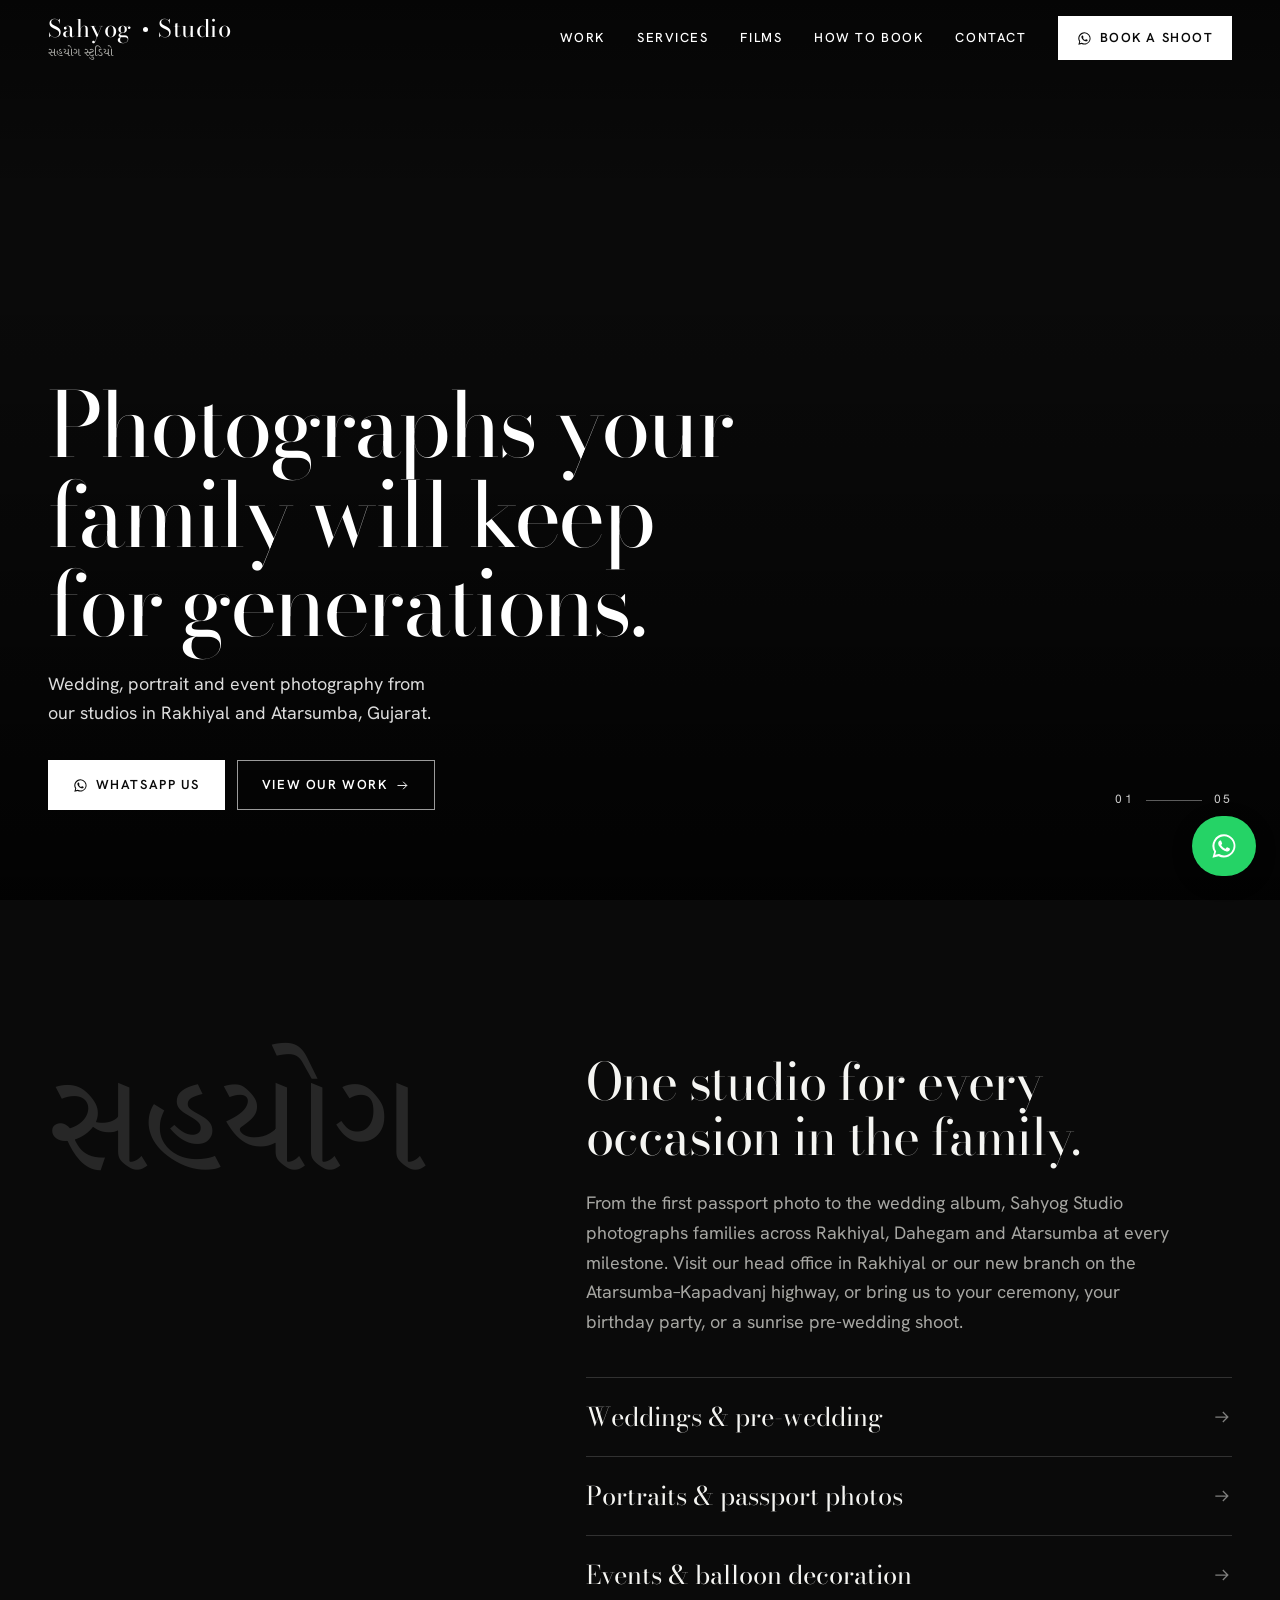
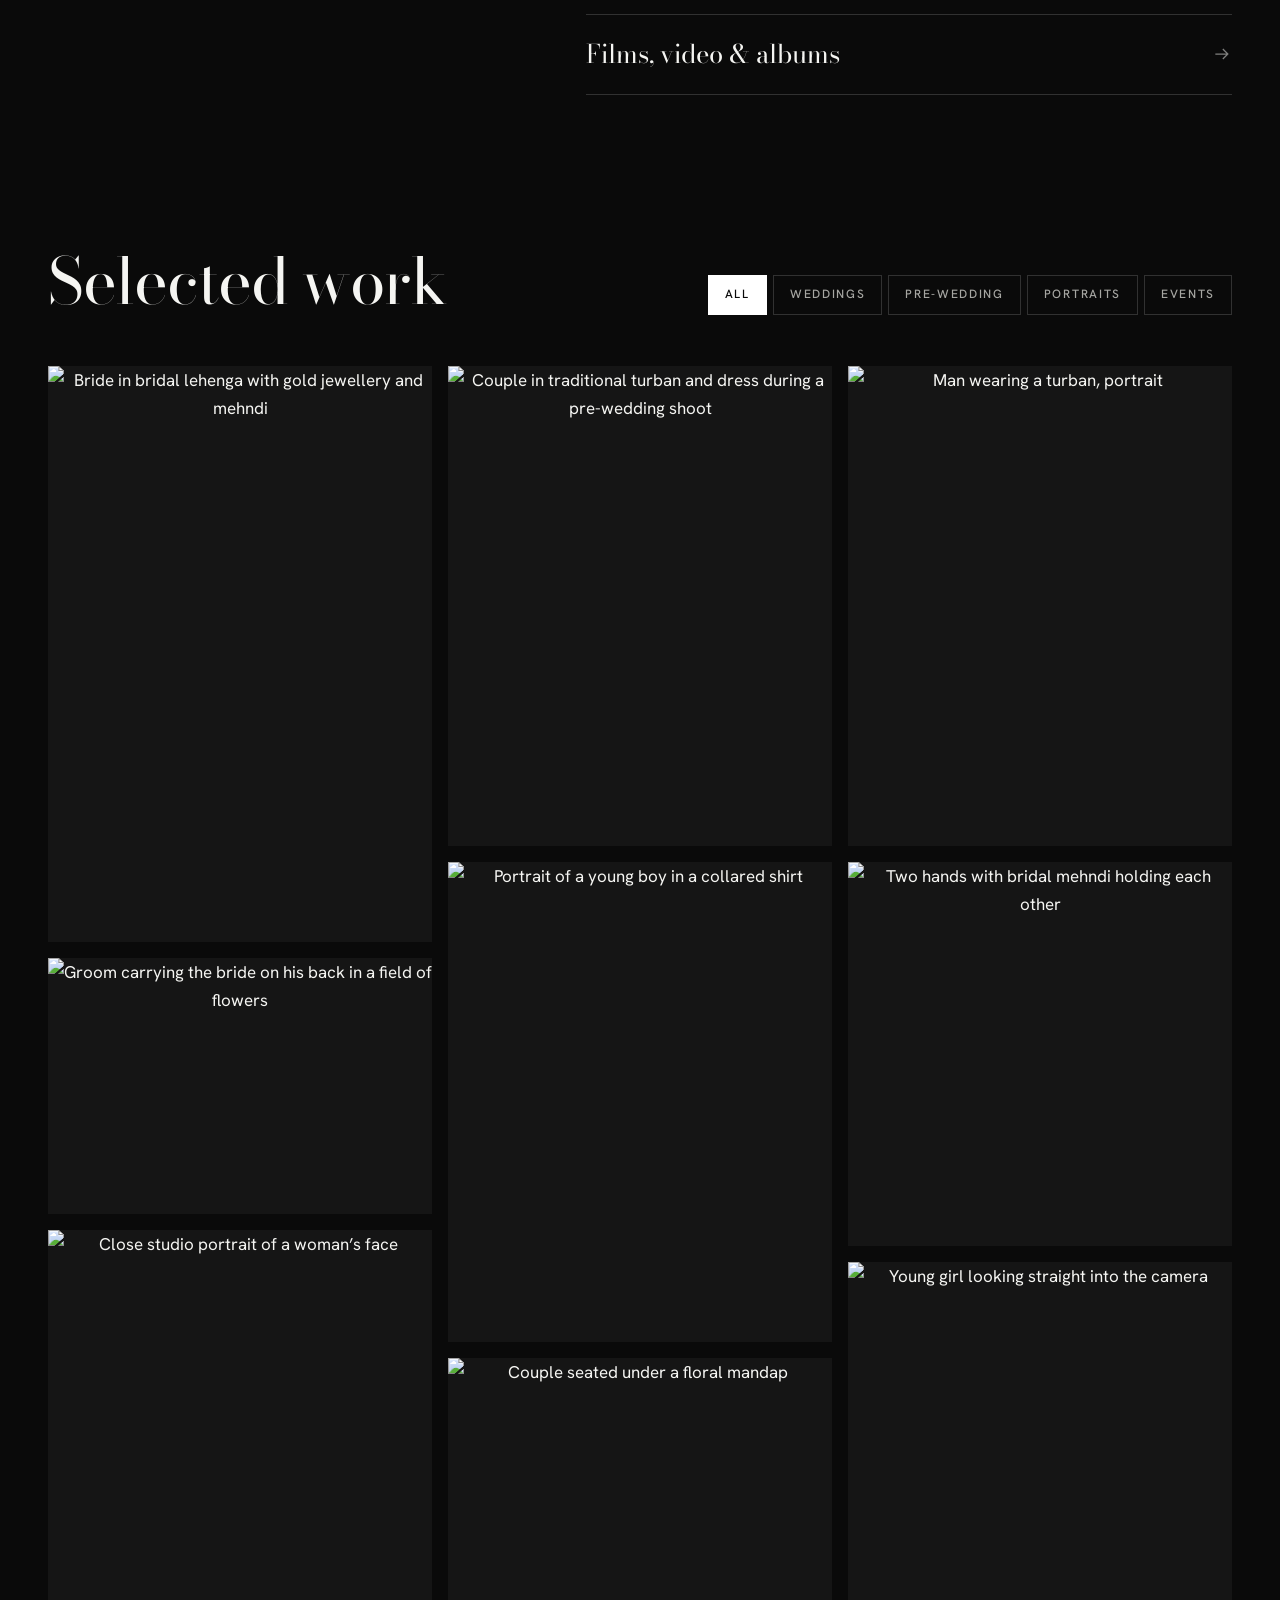
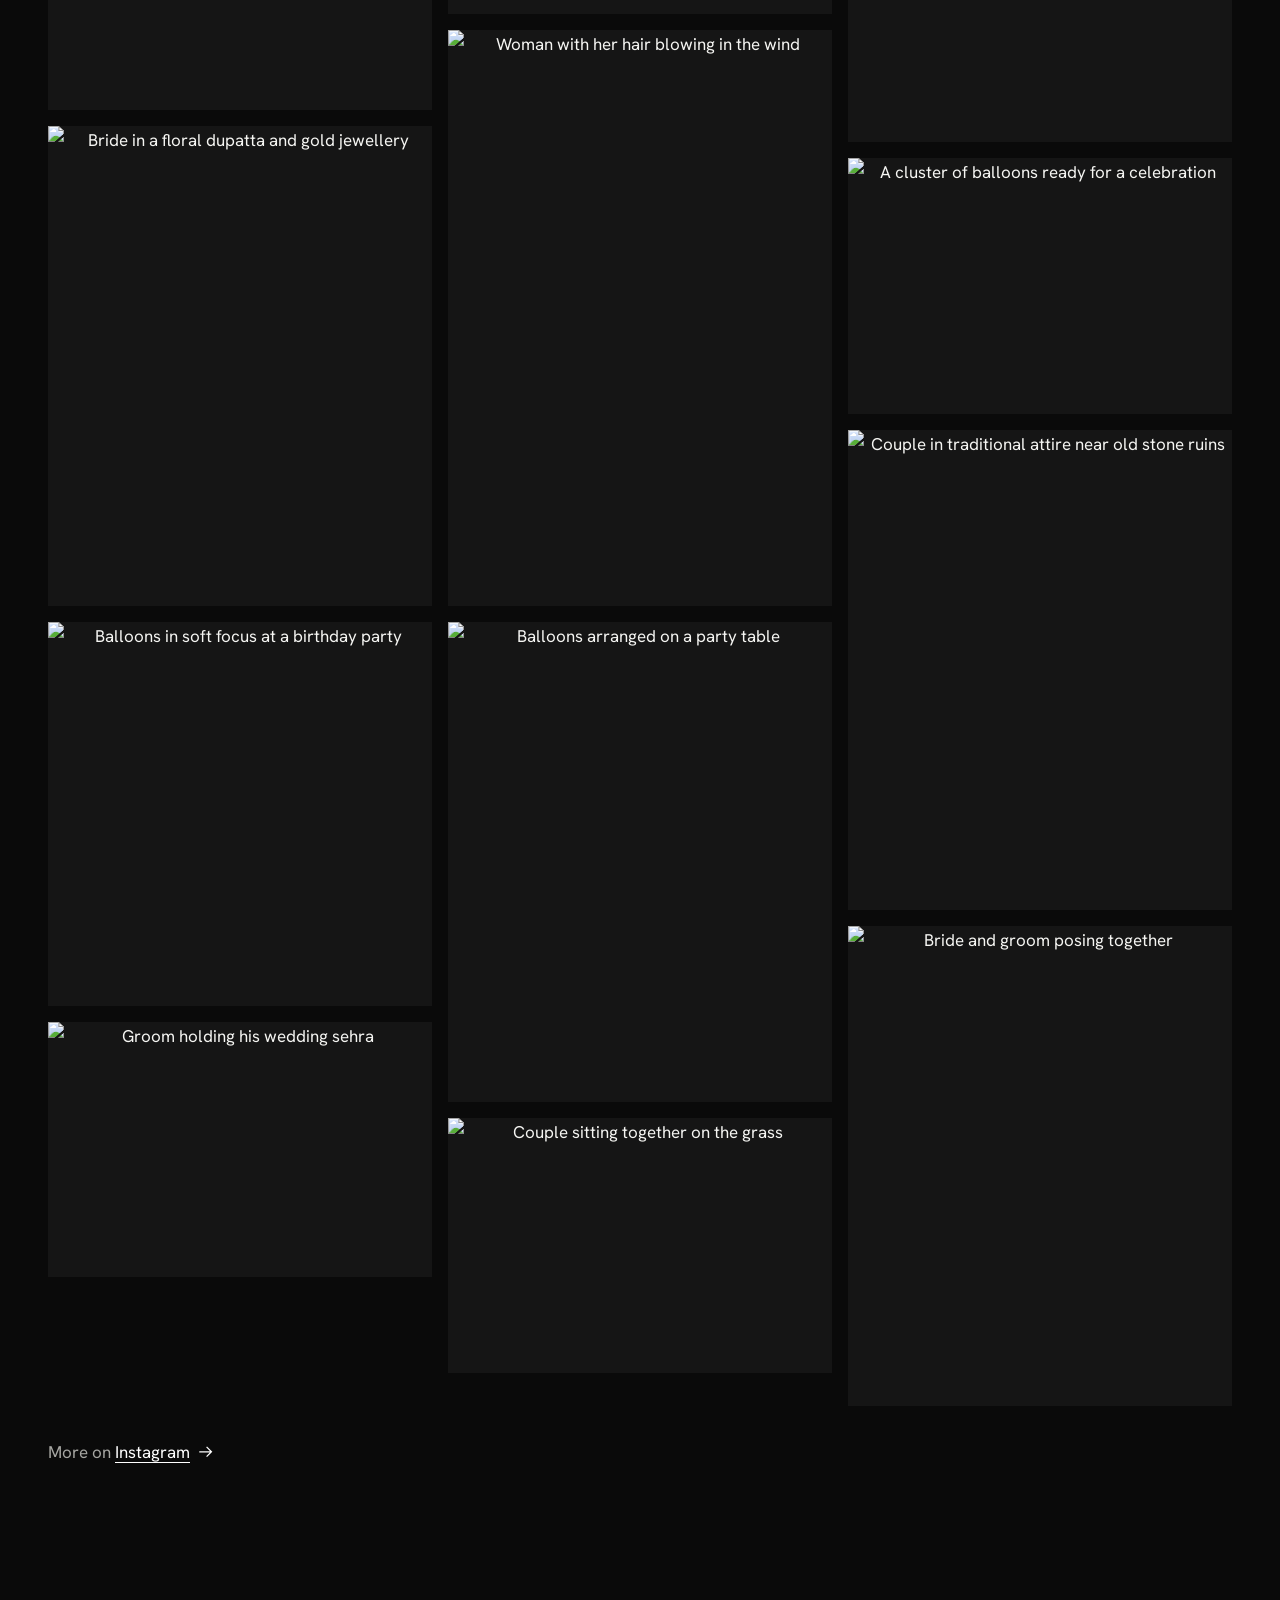
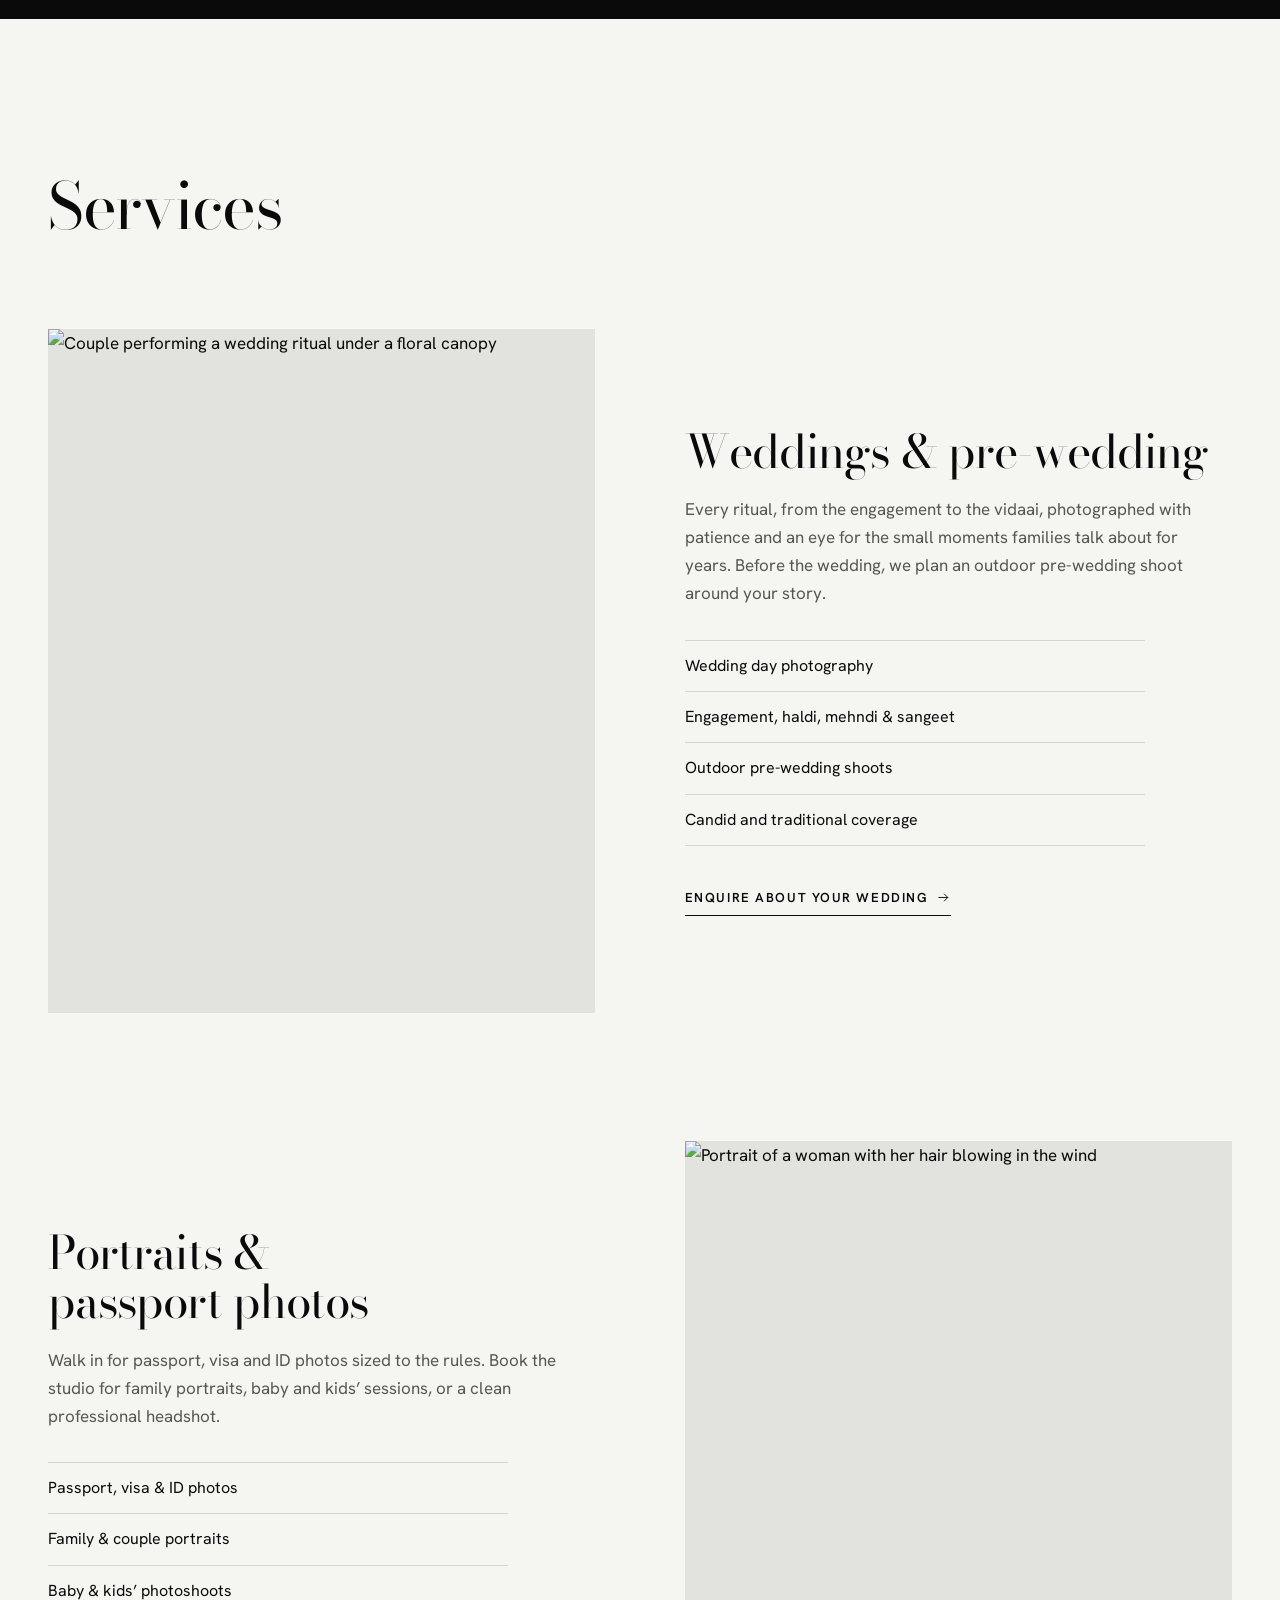
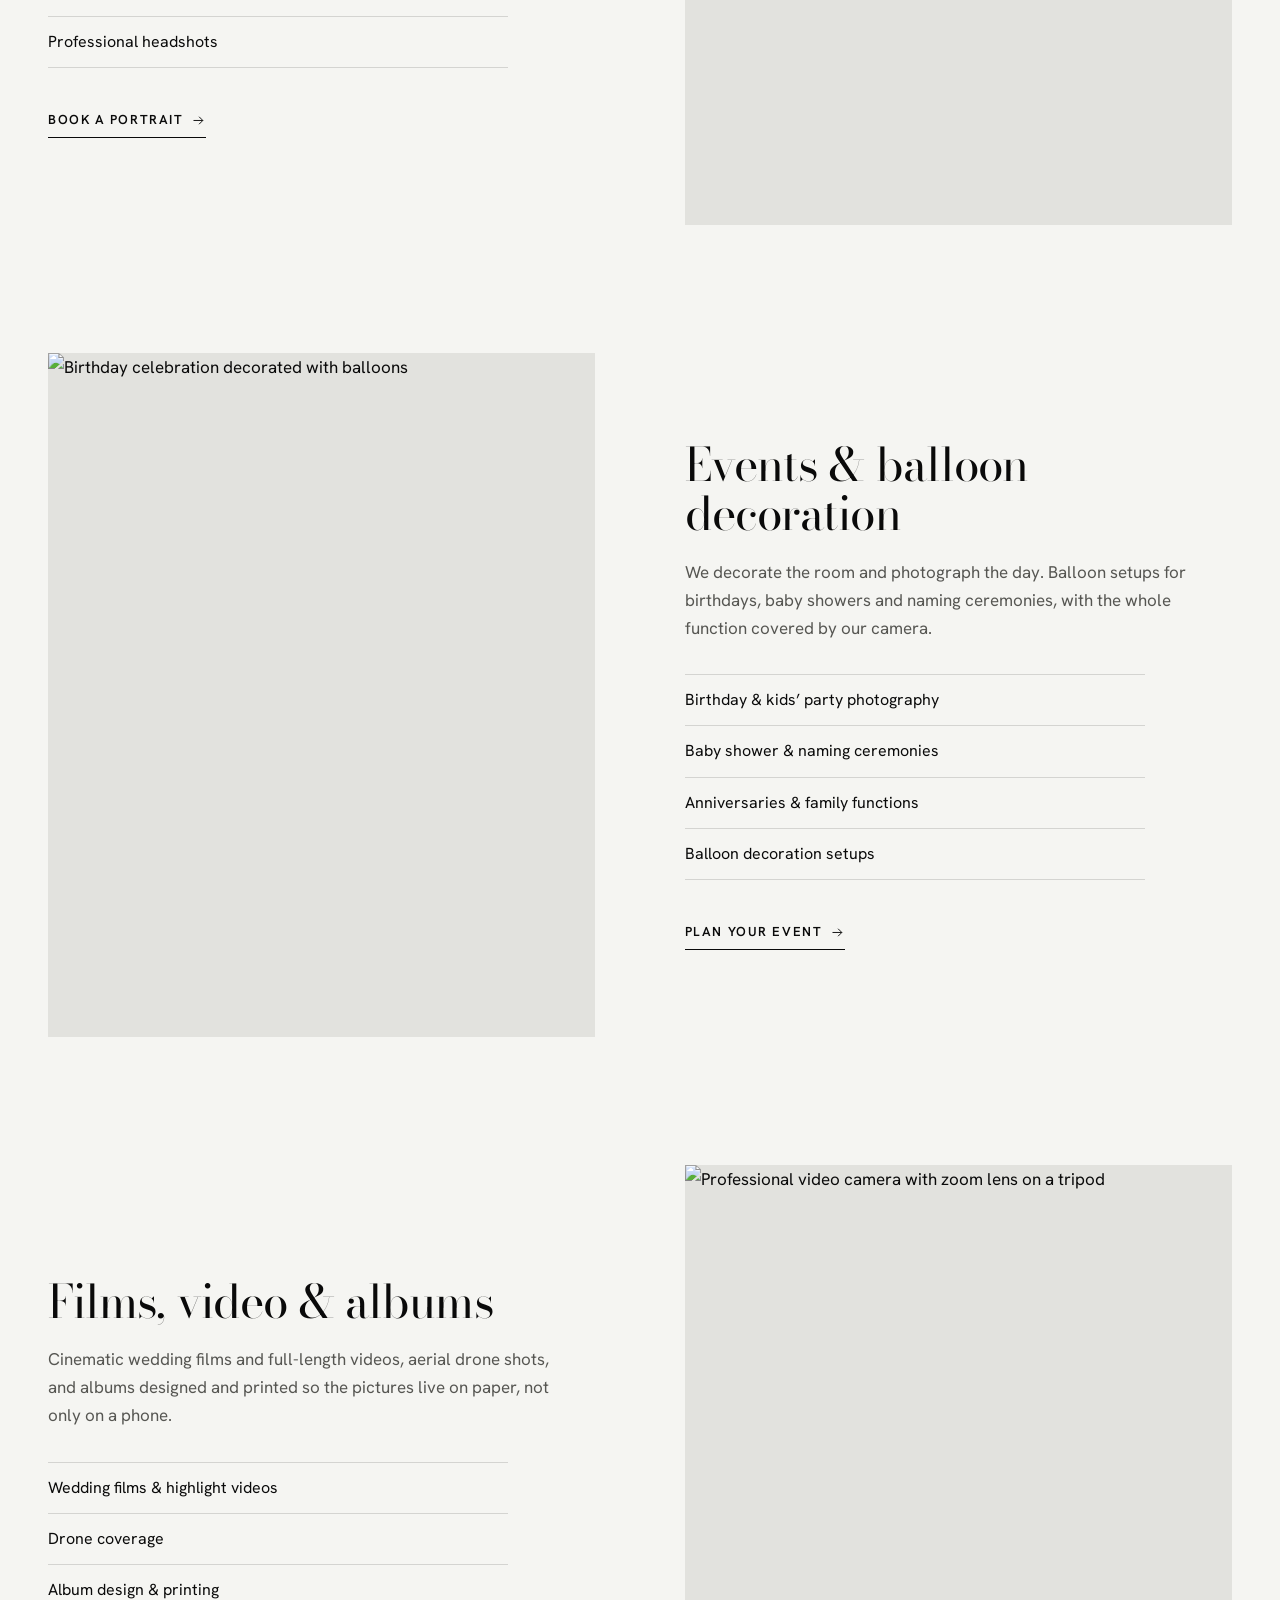
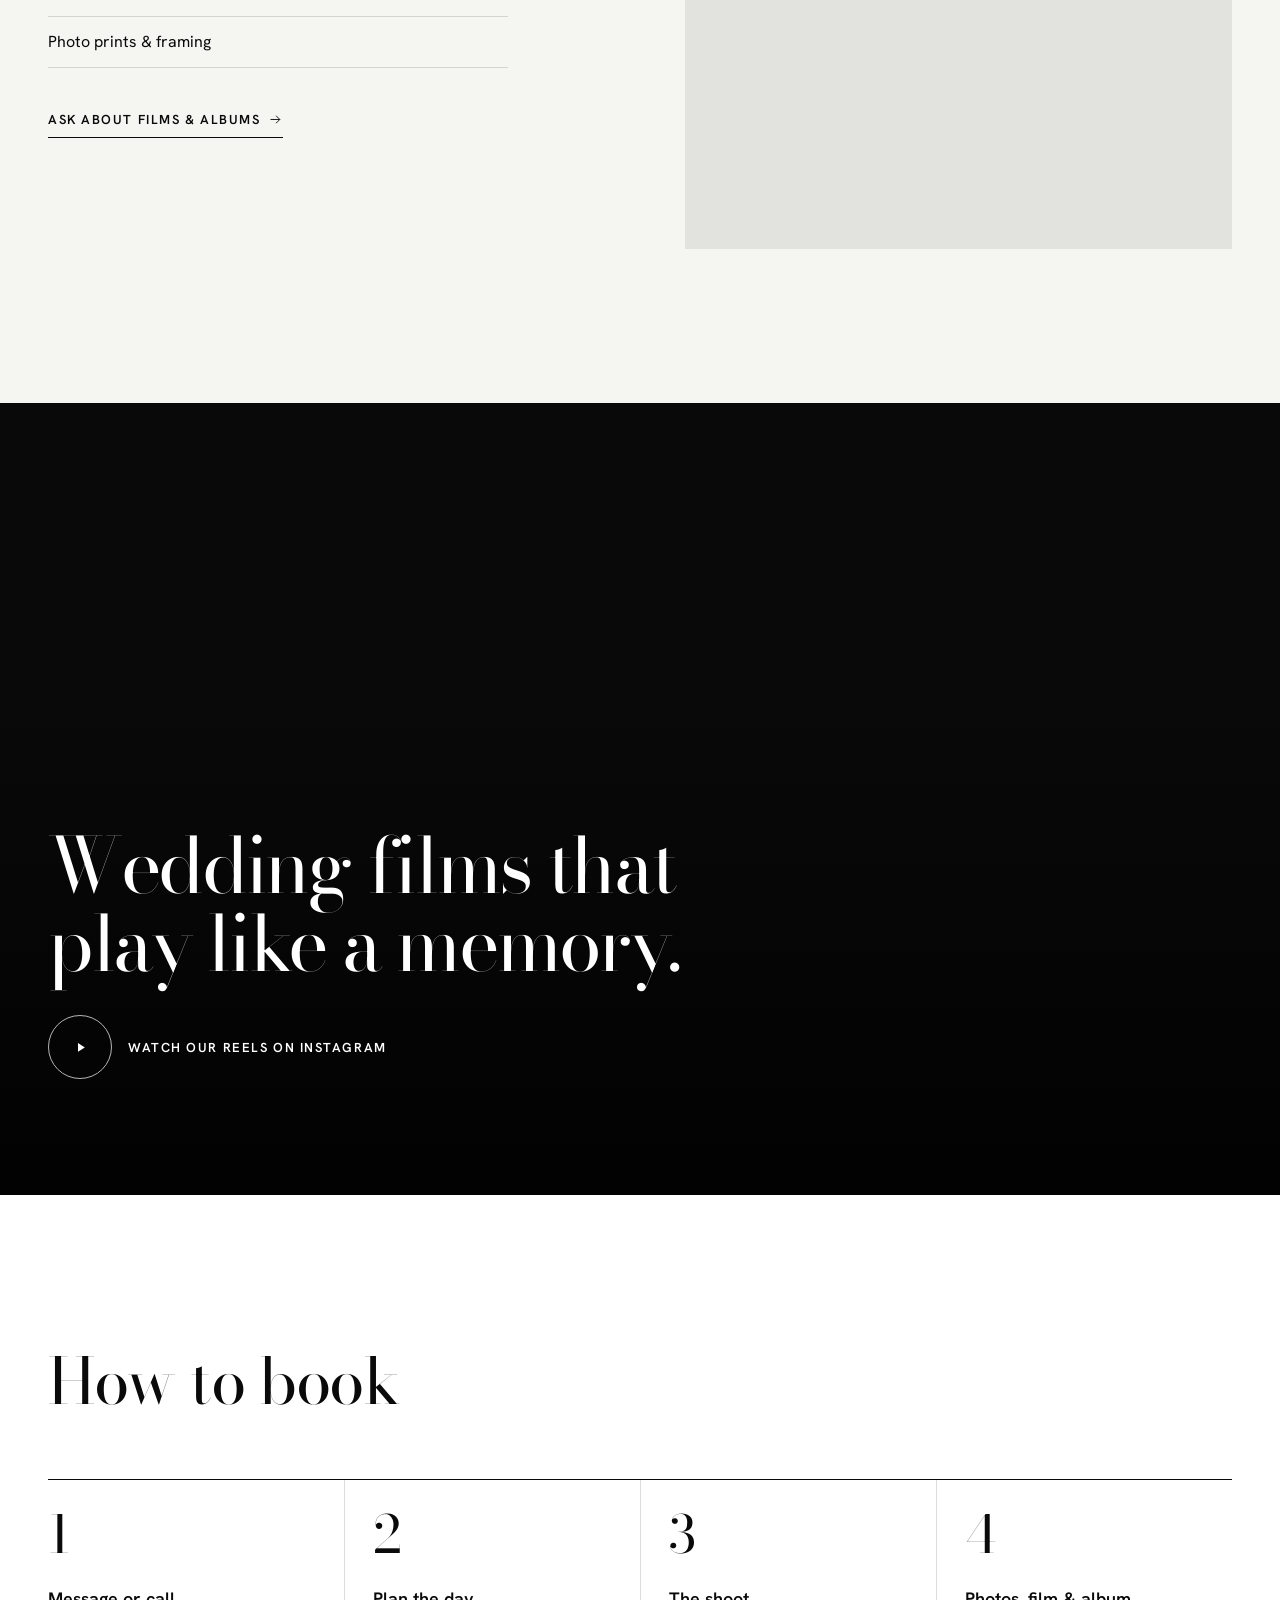
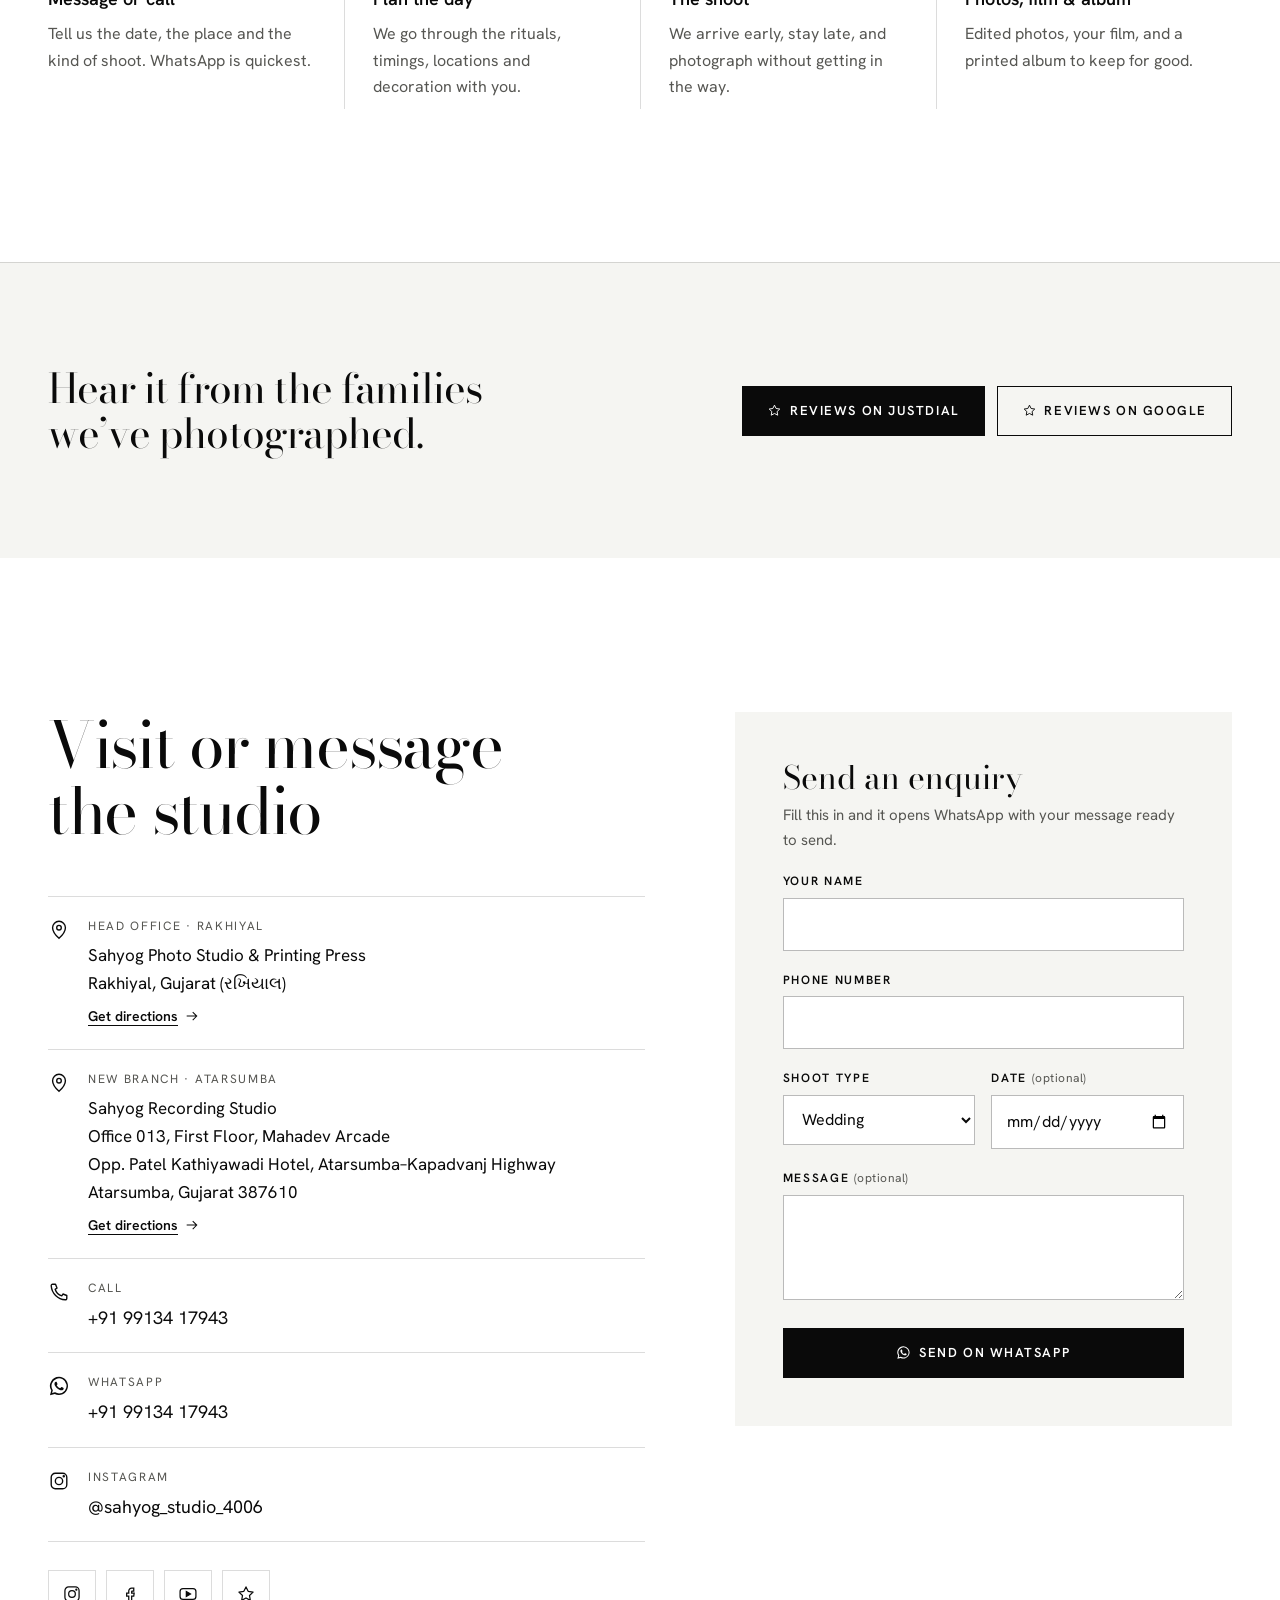
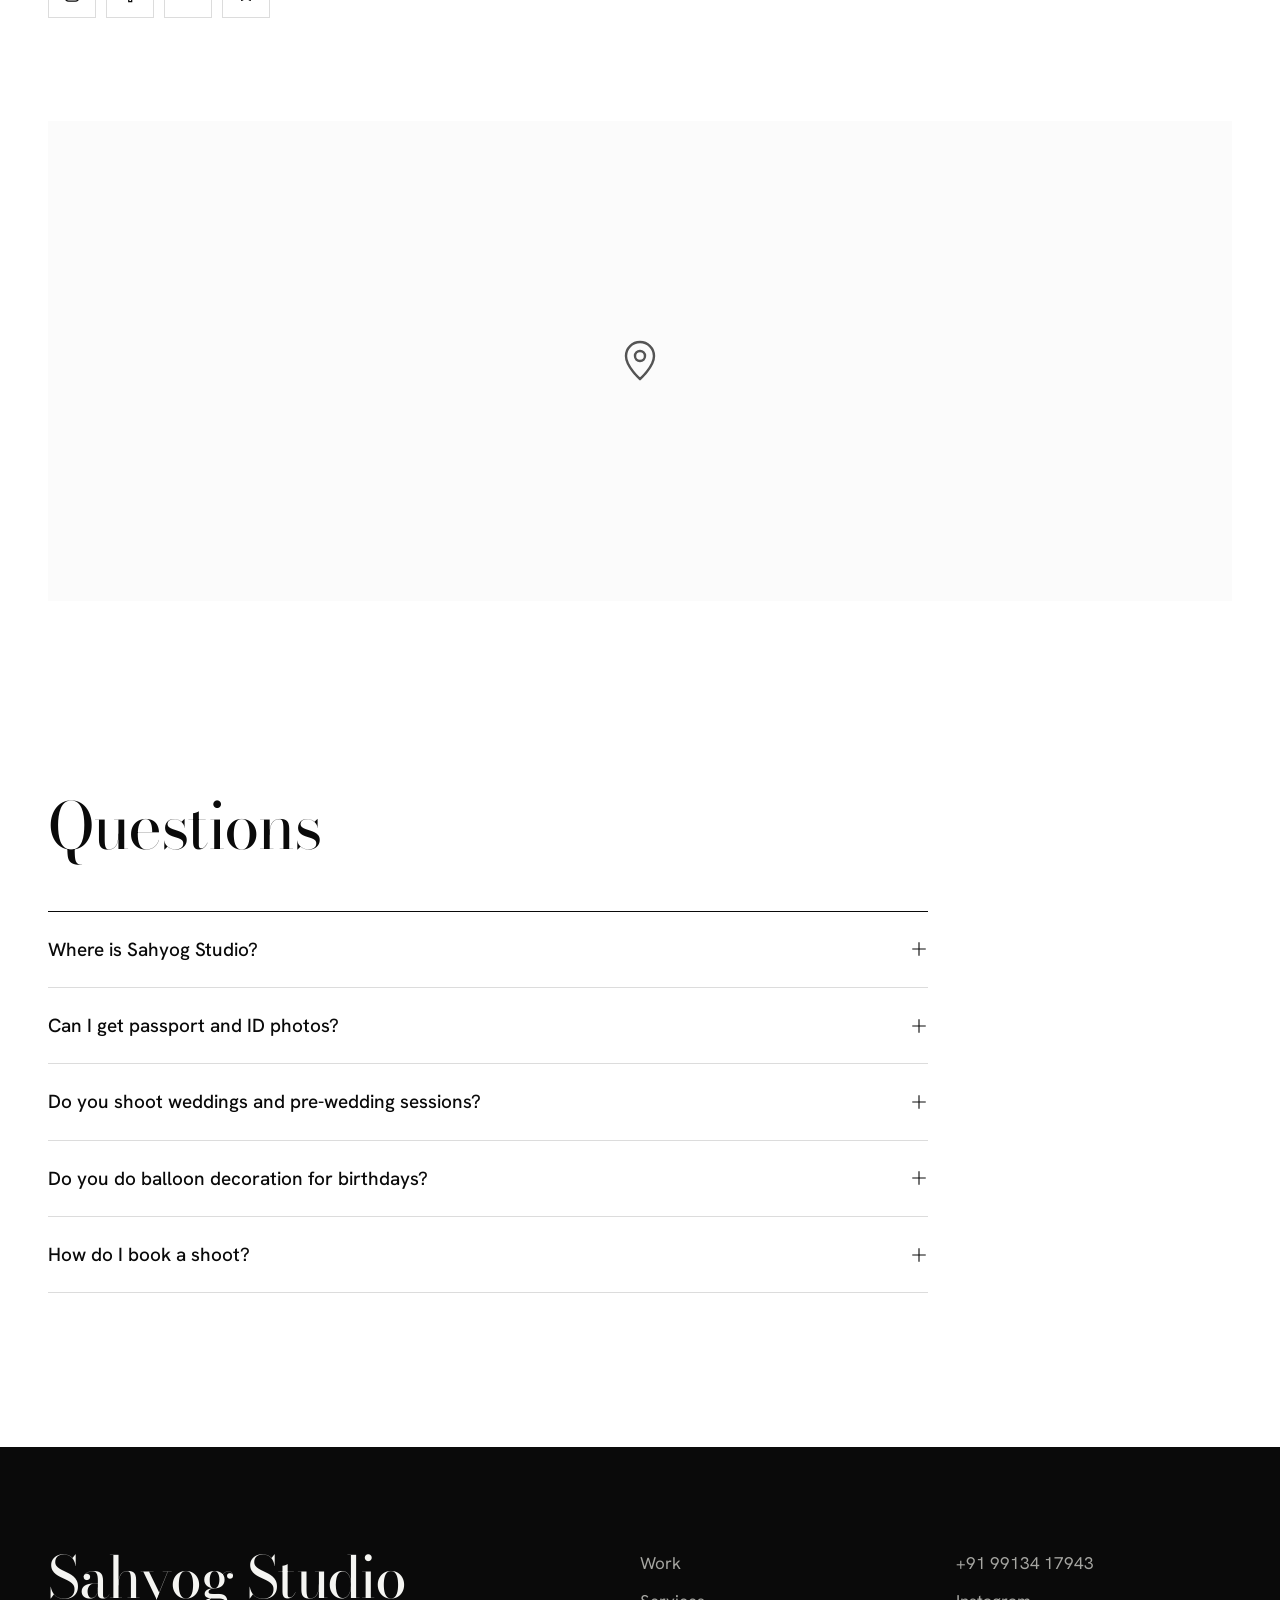
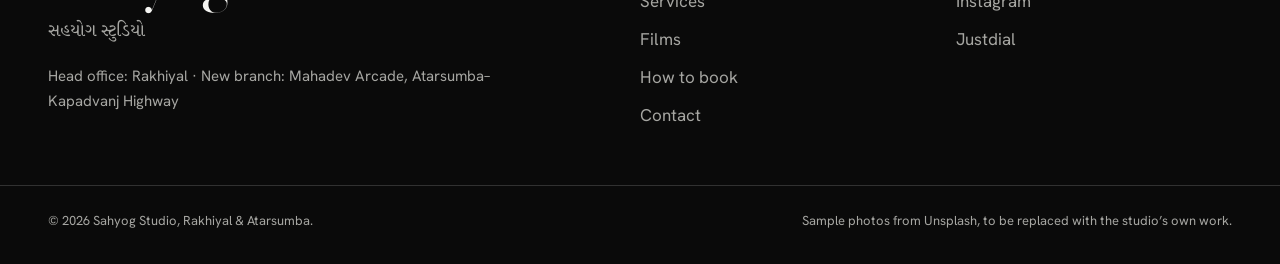
==== commit f372fecd: "Add real contact details, both studio locations and floating WhatsApp - Phone/WhatsApp +91 99134 179" ====
--- a/index.html
+++ b/index.html
@@ -3,28 +3,30 @@
 <head>
   <meta charset="utf-8">
   <meta name="viewport" content="width=device-width, initial-scale=1">
-  <title>Sahyog Studio | Photo Studio in Dahegam – Wedding, Portrait &amp; Event Photography</title>
-  <meta name="description" content="Sahyog Studio is a photo studio in Dahegam, Gujarat, near Municipal Girls High School. Wedding and pre-wedding photography, passport photos, studio portraits, birthday and event coverage, balloon decoration, videography and album printing.">
-  <meta name="keywords" content="photo studio in Dahegam, Dehgam photographer, wedding photographer Dahegam, pre-wedding shoot Gandhinagar, passport photo Dahegam, balloon decoration Dahegam, album printing, videography, સહયોગ સ્ટુડિયો, Sahyog Photo Studio">
+  <title>Sahyog Studio | Photo Studio in Rakhiyal &amp; Atarsumba, near Dahegam – Wedding, Portrait &amp; Event Photography</title>
+  <meta name="description" content="Sahyog Photo Studio &amp; Printing Press, Rakhiyal, with a new branch at Atarsumba on the Kapadvanj highway, Gujarat. Wedding and pre-wedding photography, passport photos, portraits, events, balloon decoration, videography and albums. Call or WhatsApp +91 99134 17943.">
+  <meta name="keywords" content="photo studio in Rakhiyal, photo studio in Atarsumba, Kapadvanj highway photographer, photo studio near Dahegam, Dehgam photographer, રખિયાલ સ્ટુડિયો, wedding photographer Dahegam, pre-wedding shoot Gandhinagar, passport photo Dahegam, balloon decoration Dahegam, album printing, videography, સહયોગ સ્ટુડિયો, Sahyog Photo Studio">
   <link rel="canonical" href="https://sahyogstudio.in/">
   <meta name="robots" content="index, follow, max-image-preview:large">
   <meta name="theme-color" content="#0a0a0a">
   <meta name="geo.region" content="IN-GJ">
-  <meta name="geo.placename" content="Dahegam">
+  <meta name="geo.placename" content="Rakhiyal">
+  <meta name="geo.position" content="23.251959;72.899333">
+  <meta name="ICBM" content="23.251959, 72.899333">
 
   <!-- Open Graph / WhatsApp / Facebook share preview -->
   <meta property="og:type" content="website">
   <meta property="og:site_name" content="Sahyog Studio">
-  <meta property="og:title" content="Sahyog Studio – Photo Studio in Dahegam">
-  <meta property="og:description" content="Weddings, pre-wedding, portraits, passport photos, events, balloon decoration, films and albums. Dahegam, Gujarat.">
+  <meta property="og:title" content="Sahyog Studio – Photo Studio in Rakhiyal &amp; Atarsumba">
+  <meta property="og:description" content="Weddings, pre-wedding, portraits, passport photos, events, balloon decoration, films and albums. Rakhiyal &amp; Atarsumba, Gujarat. +91 99134 17943">
   <meta property="og:url" content="https://sahyogstudio.in/">
   <meta property="og:image" content="https://images.unsplash.com/photo-1630526720753-aa4e71acf67d?auto=format&amp;fit=crop&amp;q=70&amp;w=1200&amp;h=630">
   <meta property="og:image:width" content="1200">
   <meta property="og:image:height" content="630">
   <meta property="og:locale" content="en_IN">
   <meta name="twitter:card" content="summary_large_image">
-  <meta name="twitter:title" content="Sahyog Studio – Photo Studio in Dahegam">
-  <meta name="twitter:description" content="Wedding, portrait and event photography in Dahegam, Gujarat.">
+  <meta name="twitter:title" content="Sahyog Studio – Photo Studio in Rakhiyal &amp; Atarsumba">
+  <meta name="twitter:description" content="Wedding, portrait and event photography in Rakhiyal and Atarsumba, Gujarat.">
   <meta name="twitter:image" content="https://images.unsplash.com/photo-1630526720753-aa4e71acf67d?auto=format&amp;fit=crop&amp;q=70&amp;w=1200&amp;h=630">
 
   <link rel="icon" href="assets/img/favicon.svg" type="image/svg+xml">
@@ -48,24 +50,38 @@
         "@id": "https://sahyogstudio.in/#studio",
         "name": "Sahyog Studio",
         "alternateName": ["Sahyog Photo Studio", "સહયોગ સ્ટુડિયો"],
-        "description": "Photo studio in Dahegam, Gujarat for wedding and pre-wedding photography, studio portraits, passport photos, events, balloon decoration, videography and album printing.",
+        "description": "Sahyog Photo Studio & Printing Press, Rakhiyal, Gujarat: wedding and pre-wedding photography, studio portraits, passport photos, events, balloon decoration, videography, printing and albums. Branch at Atarsumba on the Kapadvanj highway.",
         "url": "https://sahyogstudio.in/",
         "image": "https://images.unsplash.com/photo-1630526720753-aa4e71acf67d?auto=format&fit=crop&q=70&w=1200&h=630",
-        "telephone": "+910000000000",
-        "email": "hello@sahyogstudio.in",
+        "telephone": "+919913417943",
         "address": {
           "@type": "PostalAddress",
-          "streetAddress": "Near Municipal Girls High School",
-          "addressLocality": "Dahegam",
+          "streetAddress": "Sahyog Photo Studio & Printing Press",
+          "addressLocality": "Rakhiyal",
           "addressRegion": "Gujarat",
-          "postalCode": "382305",
           "addressCountry": "IN"
         },
-        "areaServed": ["Dahegam", "Gandhinagar", "Ahmedabad"],
-        "hasMap": "https://www.google.com/maps/search/?api=1&query=Sahyog+Photo+Studio+Dahegam",
+        "geo": {"@type": "GeoCoordinates", "latitude": 23.251959, "longitude": 72.899333},
+        "areaServed": ["Rakhiyal", "Dahegam", "Atarsumba", "Kapadvanj", "Gandhinagar"],
+        "hasMap": "https://goo.gl/maps/3c9RSkSRBy5TSyfY7",
         "sameAs": [
+          "https://www.instagram.com/sahyog_studio_4006/",
           "https://www.justdial.com/Dehgam/Sahyog-Photo-Studio-Dahegam-Near-By-Municipal-Girls-High-School-Dahegam/9999PXX79-XX79-250830164301-F7Y8_BZDET"
         ],
+        "department": {
+          "@type": "LocalBusiness",
+          "@id": "https://sahyogstudio.in/#atarsumba",
+          "name": "Sahyog Recording Studio",
+          "telephone": "+919913417943",
+          "address": {
+            "@type": "PostalAddress",
+            "streetAddress": "Office 013, First Floor, Mahadev Arcade, opp. Patel Kathiyawadi Hotel, Atarsumba–Kapadvanj Highway",
+            "addressLocality": "Atarsumba",
+            "addressRegion": "Gujarat",
+            "postalCode": "387610",
+            "addressCountry": "IN"
+          }
+        },
         "hasOfferCatalog": {
           "@type": "OfferCatalog",
           "name": "Photography services",
@@ -88,8 +104,8 @@
       {
         "@type": "FAQPage",
         "mainEntity": [
-          {"@type": "Question", "name": "Where is Sahyog Studio in Dahegam?",
-           "acceptedAnswer": {"@type": "Answer", "text": "Sahyog Studio (Sahyog Photo Studio) is near Municipal Girls High School in Dahegam, Gujarat."}},
+          {"@type": "Question", "name": "Where is Sahyog Studio?",
+           "acceptedAnswer": {"@type": "Answer", "text": "Our head office, Sahyog Photo Studio & Printing Press, is in Rakhiyal, Gujarat. Our new branch, Sahyog Recording Studio, is at Office 013, First Floor, Mahadev Arcade, opposite Patel Kathiyawadi Hotel, Atarsumba–Kapadvanj Highway, Atarsumba 387610."}},
           {"@type": "Question", "name": "Can I get passport and ID photos at Sahyog Studio?",
            "acceptedAnswer": {"@type": "Answer", "text": "Yes. Walk in to the studio for passport, visa and ID photos, or call ahead."}},
           {"@type": "Question", "name": "Do you shoot weddings and pre-wedding sessions?",
@@ -108,7 +124,7 @@
 <!--
 THESIS: The category standard, executed at full craft: a black-and-white photographer's portfolio where the pictures carry the page and the phone number is never more than one tap away. Refuses gold-script wedding-template clutter.
 OWN-WORLD: Pure black and paper white interface, no third hue; photographs in full natural colour are the only colour. Bodoni Moda display, Hanken Grotesk text, Noto Serif Gujarati for the name. Hairline rules, square corners, no cards, no shadows.
-STORY: A family in Dahegam sees the work, understands every service the studio offers, and calls or WhatsApps to book, or finds the studio on the map.
+STORY: A family around Rakhiyal, Dahegam or Atarsumba sees the work, understands every service the studio offers, and calls or WhatsApps to book, or finds the studio on the map.
 FIRST VIEWPORT: Full-bleed slow crossfade of five wedding/portrait frames; wordmark nav on top; headline bottom-left at display scale; WhatsApp and View work buttons beneath; slide counter bottom-right.
 FORM: Canon (user-chosen standing exit), benchmark top Indian wedding studios. Seed key e74c11cb.
 FINISH: unreviewed and undocumented is unfinished; this build ends with the finish review, the verdict, and DESIGN.md
@@ -164,7 +180,7 @@
       <a href="#contact">Contact</a>
     </nav>
     <div class="menu__foot">
-      <a data-tel href="tel:+910000000000"><svg class="ico" aria-hidden="true"><use href="#i-phone"/></svg> <span data-phone-text>+91 XXXXX XXXXX</span></a>
+      <a data-tel href="tel:+919913417943"><svg class="ico" aria-hidden="true"><use href="#i-phone"/></svg> <span data-phone-text>+91 99134 17943</span></a>
       <a data-maps href="#contact"><svg class="ico" aria-hidden="true"><use href="#i-pin"/></svg> Get directions</a>
     </div>
   </div>
@@ -184,7 +200,7 @@
     <div class="hero__shade" aria-hidden="true"></div>
     <div class="hero__content wrap">
       <h1 class="hero__title">Photographs your family will keep for generations.</h1>
-      <p class="hero__sub">Wedding, portrait and event photography from our studio in Dahegam, Gujarat.</p>
+      <p class="hero__sub">Wedding, portrait and event photography from our studios in Rakhiyal and Atarsumba, Gujarat.</p>
       <div class="hero__actions">
         <a class="btn btn--light" data-wa data-wa-text="Hi Sahyog Studio, I'd like to know about a shoot." href="#contact">
           <svg class="ico" aria-hidden="true"><use href="#i-whatsapp"/></svg> WhatsApp us
@@ -200,7 +216,7 @@
     <p class="intro__gu" lang="gu" aria-hidden="true">સહયોગ</p>
     <div class="intro__body">
       <h2 class="intro__title" id="intro-title">One studio for every occasion in the family.</h2>
-      <p>From the first passport photo to the wedding album, Sahyog Studio photographs Dahegam’s families at every milestone. Come to the studio near Municipal Girls High School, or bring us to your ceremony, your birthday party, or a sunrise pre-wedding shoot.</p>
+      <p>From the first passport photo to the wedding album, Sahyog Studio photographs families across Rakhiyal, Dahegam and Atarsumba at every milestone. Visit our head office in Rakhiyal or our new branch on the Atarsumba–Kapadvanj highway, or bring us to your ceremony, your birthday party, or a sunrise pre-wedding shoot.</p>
       <ul class="intro__list">
         <li><a href="#svc-wedding">Weddings &amp; pre-wedding</a></li>
         <li><a href="#svc-portrait">Portraits &amp; passport photos</a></li>
@@ -332,7 +348,7 @@
         <figcaption>Couple portrait</figcaption>
       </figure>
     </div>
-    <p class="wrap work__more">More on <a data-ig href="https://www.instagram.com/" target="_blank" rel="noopener">Instagram <svg class="ico" aria-hidden="true"><use href="#i-arrow"/></svg></a></p>
+    <p class="wrap work__more">More on <a data-ig href="https://www.instagram.com/sahyog_studio_4006/" target="_blank" rel="noopener">Instagram <svg class="ico" aria-hidden="true"><use href="#i-arrow"/></svg></a></p>
   </section>
 
   <!-- SERVICES -->
@@ -416,9 +432,9 @@
     <div class="films__shade" aria-hidden="true"></div>
     <div class="films__content wrap">
       <h2 class="films__title" id="films-title">Wedding films that play like a memory.</h2>
-      <a class="films__play" data-yt href="https://www.youtube.com/" target="_blank" rel="noopener">
+      <a class="films__play" data-ig href="https://www.instagram.com/sahyog_studio_4006/" target="_blank" rel="noopener">
         <span class="films__play-dot"><svg class="ico" aria-hidden="true"><use href="#i-play"/></svg></span>
-        Watch our films on YouTube
+        Watch our reels on Instagram
       </a>
     </div>
   </section>
@@ -465,32 +481,35 @@
         <ul class="details">
           <li>
             <svg class="ico" aria-hidden="true"><use href="#i-pin"/></svg>
-            <div><span class="details__label">Studio</span>
-              <address data-address>Sahyog Photo Studio<br>Near Municipal Girls High School<br>Dahegam, Gujarat 382305</address>
-              <a class="details__link" data-maps href="https://www.google.com/maps/search/?api=1&amp;query=Sahyog+Photo+Studio+Dahegam" target="_blank" rel="noopener">Get directions <svg class="ico" aria-hidden="true"><use href="#i-arrow"/></svg></a>
+            <div><span class="details__label">Head office · Rakhiyal</span>
+              <address>Sahyog Photo Studio &amp; Printing Press<br>Rakhiyal, Gujarat <span lang="gu">(રખિયાલ)</span></address>
+              <a class="details__link" data-maps href="https://goo.gl/maps/3c9RSkSRBy5TSyfY7" target="_blank" rel="noopener">Get directions <svg class="ico" aria-hidden="true"><use href="#i-arrow"/></svg></a>
+            </div>
+          </li>
+          <li>
+            <svg class="ico" aria-hidden="true"><use href="#i-pin"/></svg>
+            <div><span class="details__label">New branch · Atarsumba</span>
+              <address>Sahyog Recording Studio<br>Office 013, First Floor, Mahadev Arcade<br>Opp. Patel Kathiyawadi Hotel, Atarsumba–Kapadvanj Highway<br>Atarsumba, Gujarat 387610</address>
+              <a class="details__link" data-branch-maps href="https://www.google.com/maps/search/?api=1&amp;query=Mahadev+Arcade+Atarsumba+Kapadvanj+Highway" target="_blank" rel="noopener">Get directions <svg class="ico" aria-hidden="true"><use href="#i-arrow"/></svg></a>
             </div>
           </li>
           <li>
             <svg class="ico" aria-hidden="true"><use href="#i-phone"/></svg>
-            <div><span class="details__label">Call</span><a data-tel href="tel:+910000000000"><span data-phone-text>+91 XXXXX XXXXX</span></a></div>
+            <div><span class="details__label">Call</span><a data-tel href="tel:+919913417943"><span data-phone-text>+91 99134 17943</span></a></div>
           </li>
           <li>
             <svg class="ico" aria-hidden="true"><use href="#i-whatsapp"/></svg>
-            <div><span class="details__label">WhatsApp</span><a data-wa data-wa-text="Hi Sahyog Studio!" href="#contact">Chat with us</a></div>
+            <div><span class="details__label">WhatsApp</span><a data-wa data-wa-text="Hi Sahyog Studio!" href="https://wa.me/919913417943">+91 99134 17943</a></div>
           </li>
           <li>
-            <svg class="ico" aria-hidden="true"><use href="#i-clock"/></svg>
-            <div><span class="details__label">Hours</span><span data-hours>Mon – Sun · 9:00 AM – 9:00 PM</span></div>
-          </li>
-          <li>
-            <svg class="ico" aria-hidden="true"><use href="#i-mail"/></svg>
-            <div><span class="details__label">Email</span><a data-email href="mailto:hello@sahyogstudio.in"><span data-email-text>hello@sahyogstudio.in</span></a></div>
+            <svg class="ico" aria-hidden="true"><use href="#i-instagram"/></svg>
+            <div><span class="details__label">Instagram</span><a data-ig href="https://www.instagram.com/sahyog_studio_4006/" target="_blank" rel="noopener">@sahyog_studio_4006</a></div>
           </li>
         </ul>
         <div class="social" aria-label="Sahyog Studio online">
-          <a data-ig href="https://www.instagram.com/" target="_blank" rel="noopener" aria-label="Instagram"><svg class="ico" aria-hidden="true"><use href="#i-instagram"/></svg></a>
-          <a data-fb href="https://www.facebook.com/" target="_blank" rel="noopener" aria-label="Facebook"><svg class="ico" aria-hidden="true"><use href="#i-facebook"/></svg></a>
-          <a data-yt href="https://www.youtube.com/" target="_blank" rel="noopener" aria-label="YouTube"><svg class="ico" aria-hidden="true"><use href="#i-youtube"/></svg></a>
+          <a data-ig href="https://www.instagram.com/sahyog_studio_4006/" target="_blank" rel="noopener" aria-label="Instagram"><svg class="ico" aria-hidden="true"><use href="#i-instagram"/></svg></a>
+          <a data-fb href="" target="_blank" rel="noopener" aria-label="Facebook" hidden><svg class="ico" aria-hidden="true"><use href="#i-facebook"/></svg></a>
+          <a data-yt href="" target="_blank" rel="noopener" aria-label="YouTube" hidden><svg class="ico" aria-hidden="true"><use href="#i-youtube"/></svg></a>
           <a data-jd href="#" target="_blank" rel="noopener" aria-label="Justdial listing"><svg class="ico" aria-hidden="true"><use href="#i-star"/></svg></a>
         </div>
       </div>
@@ -536,7 +555,7 @@
     </div>
 
     <div class="map wrap">
-      <iframe data-map title="Map showing Sahyog Studio in Dahegam" loading="lazy" referrerpolicy="no-referrer-when-downgrade" src="https://www.google.com/maps?q=Sahyog+Photo+Studio+Dahegam+Gujarat&amp;output=embed"></iframe>
+      <iframe data-map title="Map showing Sahyog Studio head office in Rakhiyal" loading="lazy" referrerpolicy="no-referrer-when-downgrade" src="https://www.google.com/maps?q=23.251959,72.899333&amp;z=16&amp;output=embed"></iframe>
     </div>
   </section>
 
@@ -545,8 +564,8 @@
     <h2 class="h-section" id="faq-title">Questions</h2>
     <div class="faq__list">
       <details>
-        <summary>Where is Sahyog Studio in Dahegam?</summary>
-        <p>Near Municipal Girls High School, Dahegam, Gujarat. <a data-maps href="https://www.google.com/maps/search/?api=1&amp;query=Sahyog+Photo+Studio+Dahegam" target="_blank" rel="noopener">Open in Google Maps</a>.</p>
+        <summary>Where is Sahyog Studio?</summary>
+        <p>Our head office, Sahyog Photo Studio &amp; Printing Press, is in Rakhiyal (<a data-maps href="https://goo.gl/maps/3c9RSkSRBy5TSyfY7" target="_blank" rel="noopener">map</a>). Our new branch, Sahyog Recording Studio, is at Office 013, First Floor, Mahadev Arcade, opp. Patel Kathiyawadi Hotel, Atarsumba–Kapadvanj Highway, Atarsumba 387610 (<a data-branch-maps href="https://www.google.com/maps/search/?api=1&amp;query=Mahadev+Arcade+Atarsumba+Kapadvanj+Highway" target="_blank" rel="noopener">map</a>).</p>
       </details>
       <details>
         <summary>Can I get passport and ID photos?</summary>
@@ -573,7 +592,7 @@
     <div class="footer__brand">
       <p class="footer__name">Sahyog Studio</p>
       <p class="footer__gu" lang="gu">સહયોગ સ્ટુડિયો</p>
-      <p class="footer__addr">Near Municipal Girls High School, Dahegam, Gujarat</p>
+      <p class="footer__addr">Head office: Rakhiyal · New branch: Mahadev Arcade, Atarsumba–Kapadvanj Highway</p>
     </div>
     <nav class="footer__nav" aria-label="Footer">
       <a href="#work">Work</a>
@@ -583,23 +602,29 @@
       <a href="#contact">Contact</a>
     </nav>
     <div class="footer__links">
-      <a data-tel href="tel:+910000000000"><span data-phone-text>+91 XXXXX XXXXX</span></a>
-      <a data-ig href="https://www.instagram.com/" target="_blank" rel="noopener">Instagram</a>
-      <a data-fb href="https://www.facebook.com/" target="_blank" rel="noopener">Facebook</a>
-      <a data-yt href="https://www.youtube.com/" target="_blank" rel="noopener">YouTube</a>
+      <a data-tel href="tel:+919913417943"><span data-phone-text>+91 99134 17943</span></a>
+      <a data-ig href="https://www.instagram.com/sahyog_studio_4006/" target="_blank" rel="noopener">Instagram</a>
+      <a data-fb href="" target="_blank" rel="noopener" hidden>Facebook</a>
+      <a data-yt href="" target="_blank" rel="noopener" hidden>YouTube</a>
       <a data-jd href="#" target="_blank" rel="noopener">Justdial</a>
     </div>
   </div>
   <div class="wrap footer__base">
-    <p>© <span data-year>2026</span> Sahyog Studio, Dahegam.</p>
+    <p>© <span data-year>2026</span> Sahyog Studio, Rakhiyal &amp; Atarsumba.</p>
     <p class="footer__note">Sample photos from Unsplash, to be replaced with the studio’s own work.</p>
   </div>
 </footer>
 
+<!-- Floating WhatsApp -->
+<a class="wa-float" data-wa data-wa-text="Hi Sahyog Studio, I'd like to know about a shoot." href="https://wa.me/919913417943" target="_blank" rel="noopener" aria-label="Chat with Sahyog Studio on WhatsApp">
+  <svg class="ico" aria-hidden="true"><use href="#i-whatsapp"/></svg>
+  <span class="wa-float__label" aria-hidden="true">Chat on WhatsApp</span>
+</a>
+
 <!-- Mobile quick actions -->
 <div class="quickbar" aria-label="Quick contact">
-  <a data-tel href="tel:+910000000000"><svg class="ico" aria-hidden="true"><use href="#i-phone"/></svg> Call</a>
-  <a class="quickbar__wa" data-wa data-wa-text="Hi Sahyog Studio!" href="#contact"><svg class="ico" aria-hidden="true"><use href="#i-whatsapp"/></svg> WhatsApp</a>
+  <a data-tel href="tel:+919913417943"><svg class="ico" aria-hidden="true"><use href="#i-phone"/></svg> Call</a>
+  <a class="quickbar__wa" data-wa data-wa-text="Hi Sahyog Studio!" href="https://wa.me/919913417943"><svg class="ico" aria-hidden="true"><use href="#i-whatsapp"/></svg> WhatsApp</a>
   <a data-maps href="#contact" target="_blank" rel="noopener"><svg class="ico" aria-hidden="true"><use href="#i-pin"/></svg> Directions</a>
 </div>
 
--- a/assets/css/style.css
+++ b/assets/css/style.css
@@ -349,6 +349,29 @@
 .footer__nav a, .footer__links a { text-decoration: none; color: var(--on-dark-mute); width: fit-content; transition: color 0.2s; }
 .footer__nav a:hover, .footer__links a:hover { color: var(--white); }
 .footer__base { display: flex; flex-wrap: wrap; justify-content: space-between; gap: 12px; padding-block: 24px 32px; font-size: 0.8125rem; color: var(--on-dark-mute); }
+
+/* ---------- Floating WhatsApp ---------- */
+.wa-float {
+  position: fixed; right: 24px; bottom: 24px; z-index: 45;
+  display: flex; align-items: center; justify-content: flex-end;
+  height: 60px; min-width: 60px; padding: 0 18px; border-radius: 30px;
+  background: #25d366; color: #ffffff; text-decoration: none;
+  box-shadow: 0 6px 20px rgba(0, 0, 0, 0.28), 0 2px 6px rgba(0, 0, 0, 0.18);
+  transition: transform 0.35s var(--ease-out), box-shadow 0.35s var(--ease-out);
+}
+.wa-float .ico { width: 28px; height: 28px; }
+.wa-float__label {
+  max-width: 0; overflow: hidden; white-space: nowrap; opacity: 0;
+  font-size: 0.8125rem; font-weight: 600; letter-spacing: 0.08em; text-transform: uppercase;
+  transition: max-width 0.45s var(--ease-out), opacity 0.3s, margin 0.45s var(--ease-out);
+}
+.wa-float:hover, .wa-float:focus-visible { transform: translateY(-2px); box-shadow: 0 10px 28px rgba(0, 0, 0, 0.32), 0 3px 8px rgba(0, 0, 0, 0.2); }
+.wa-float:hover .wa-float__label, .wa-float:focus-visible .wa-float__label { max-width: 220px; opacity: 1; margin-left: 10px; }
+.wa-float::before {
+  content: ""; position: absolute; inset: 0; border-radius: inherit; border: 2px solid #25d366;
+  animation: waRing 2.4s var(--ease-out) 1.5s 3; opacity: 0; pointer-events: none;
+}
+@keyframes waRing { 0% { opacity: 0.7; transform: scale(1); } 100% { opacity: 0; transform: scale(1.45); } }
 
 /* ---------- Quickbar (mobile) ---------- */
 .quickbar { display: none; }
@@ -419,6 +442,9 @@
   .lightbox__prev { grid-column: 1; }
   .lightbox__next { grid-column: 2; }
 
+  .wa-float { right: 16px; bottom: calc(80px + env(safe-area-inset-bottom)); height: 56px; min-width: 56px; padding: 0 14px; }
+  .wa-float__label { display: none; }
+
   .quickbar {
     display: grid; grid-template-columns: 1fr 1.3fr 1fr; position: fixed; inset: auto 0 0; z-index: 40;
     height: 64px; background: var(--ink); border-top: 1px solid var(--line-dark);
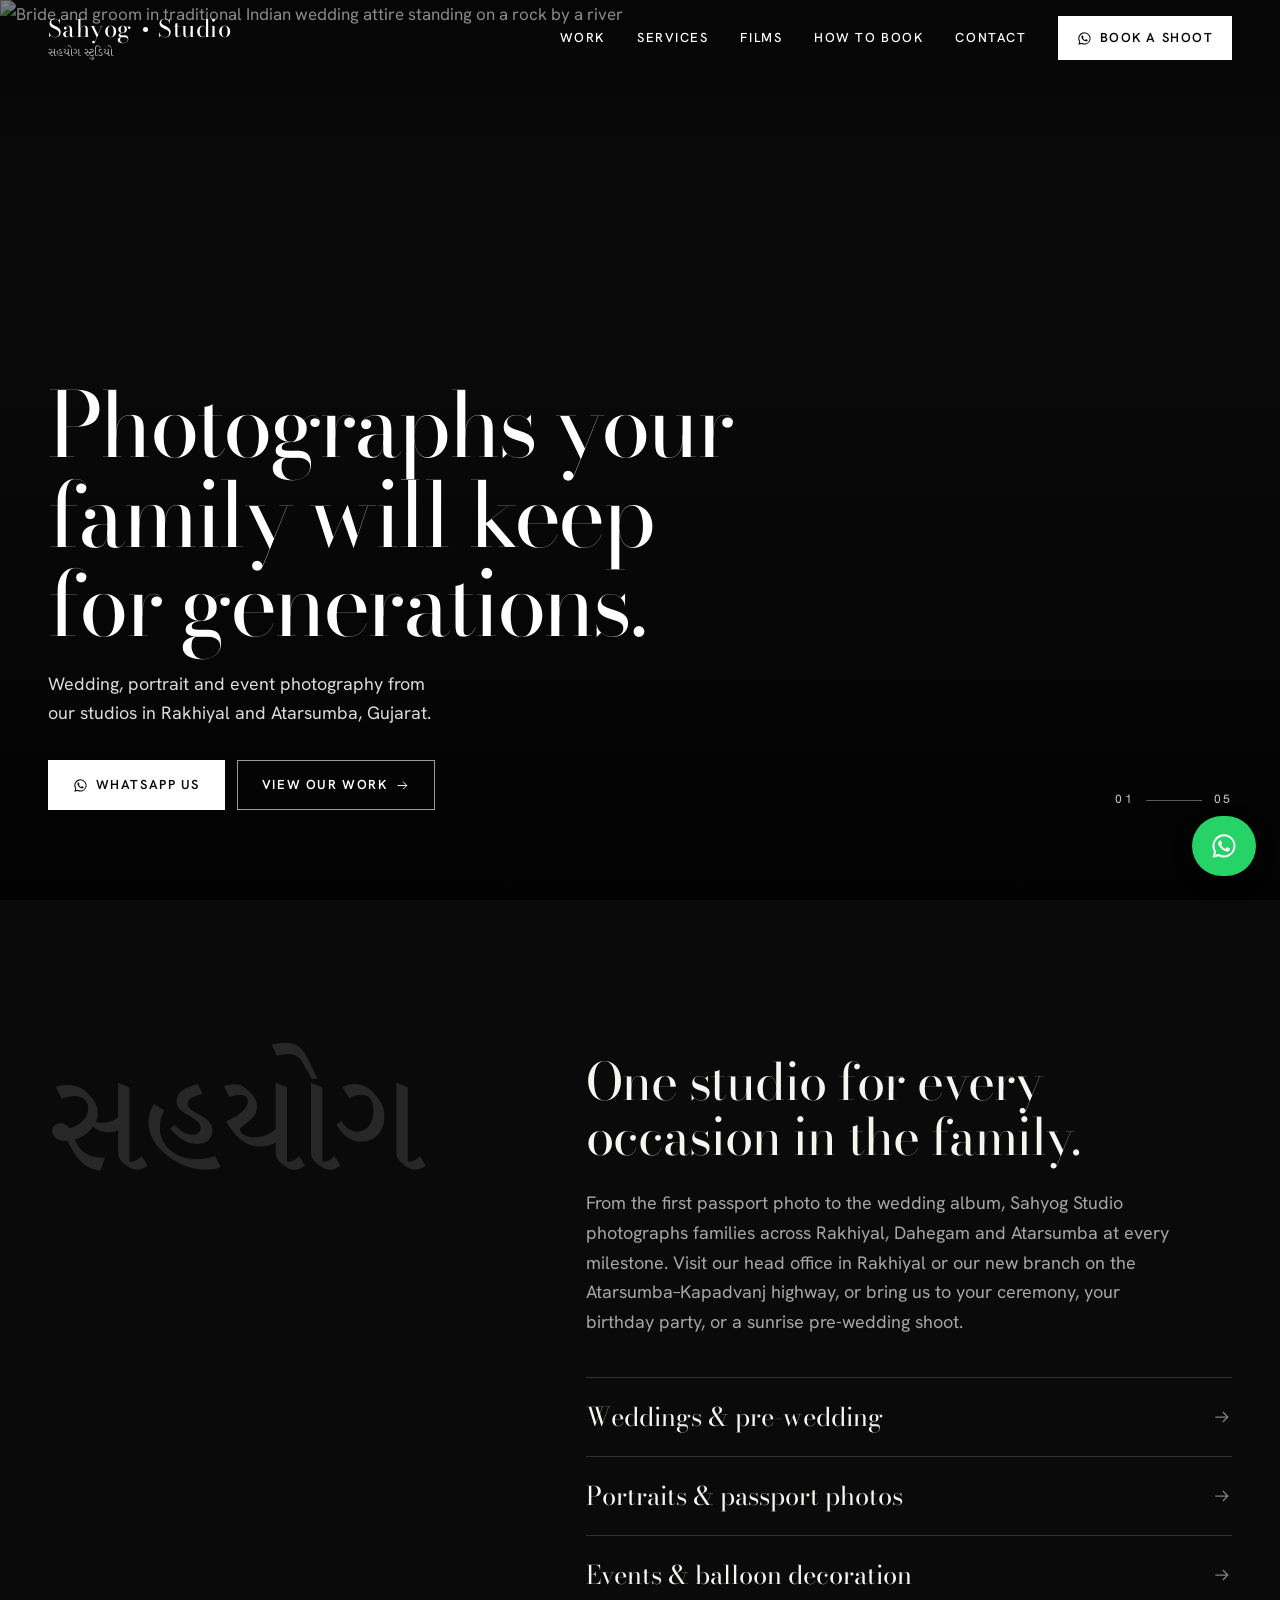
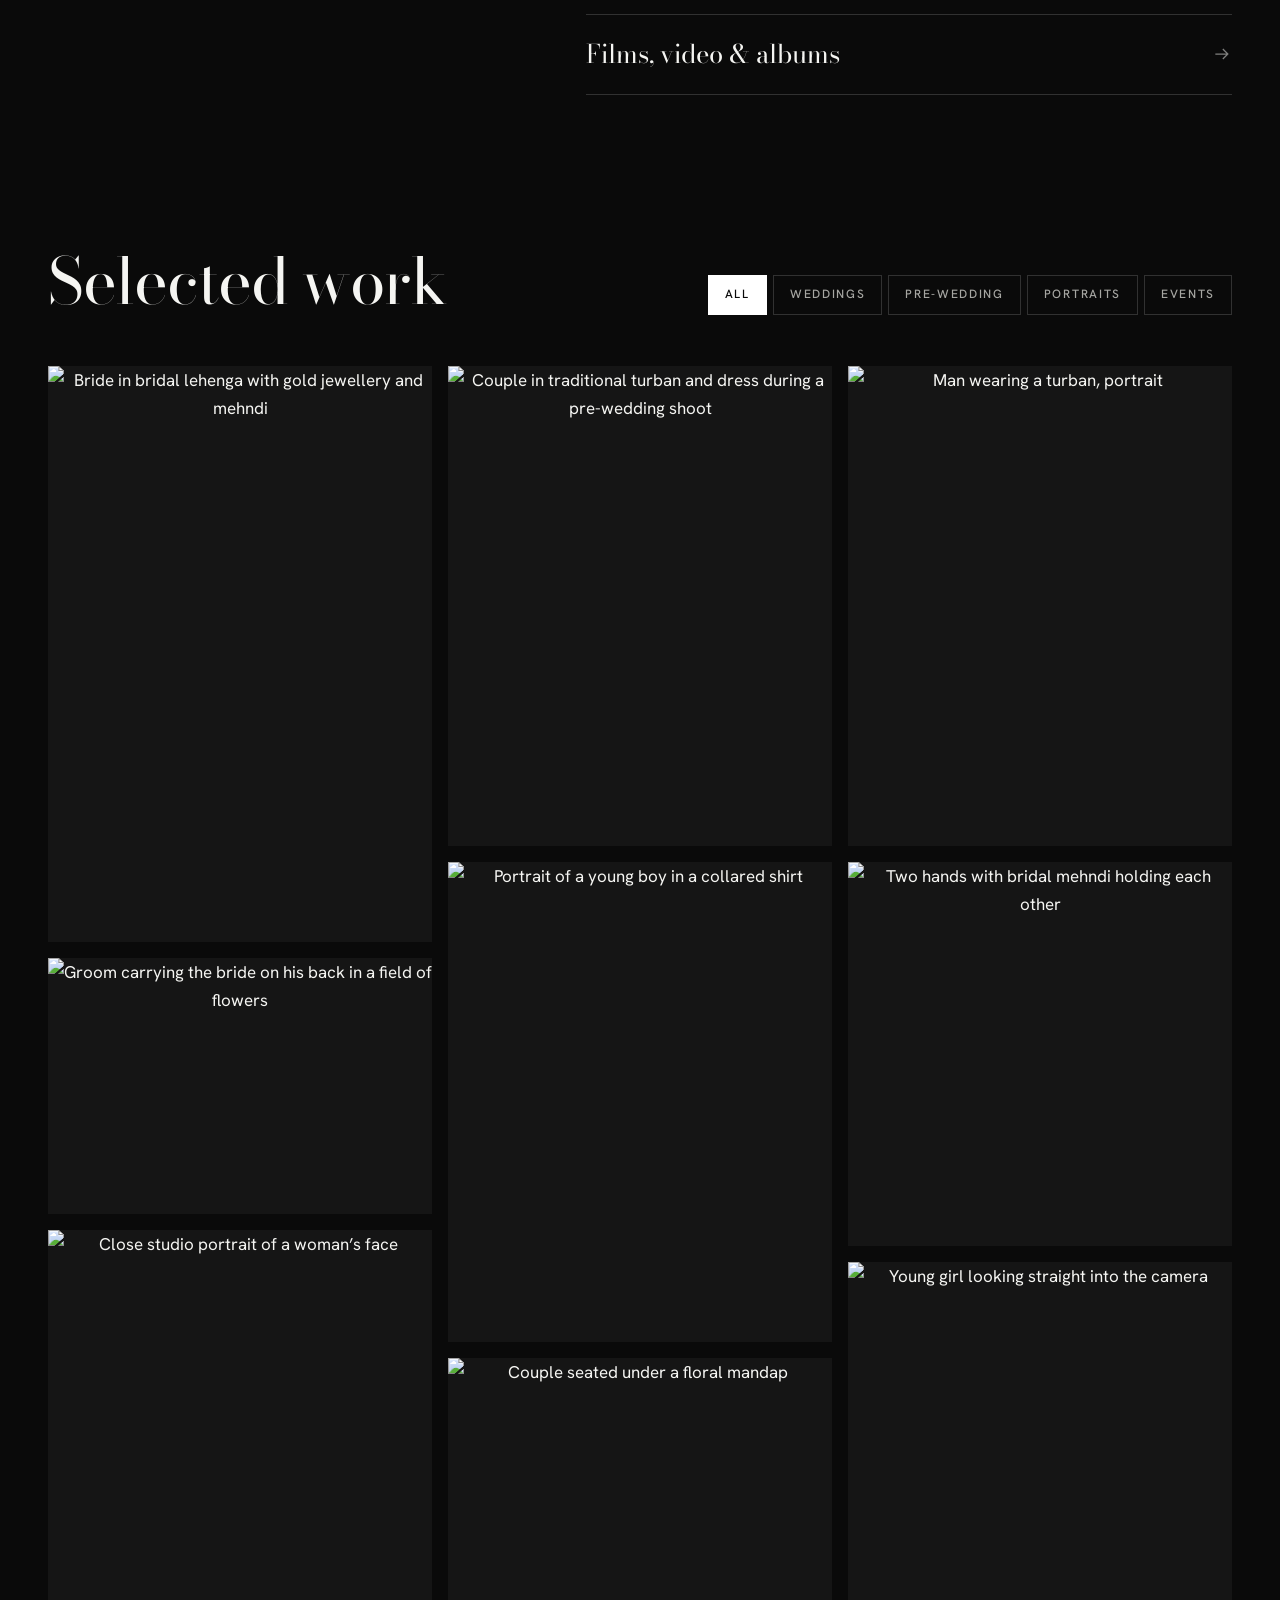
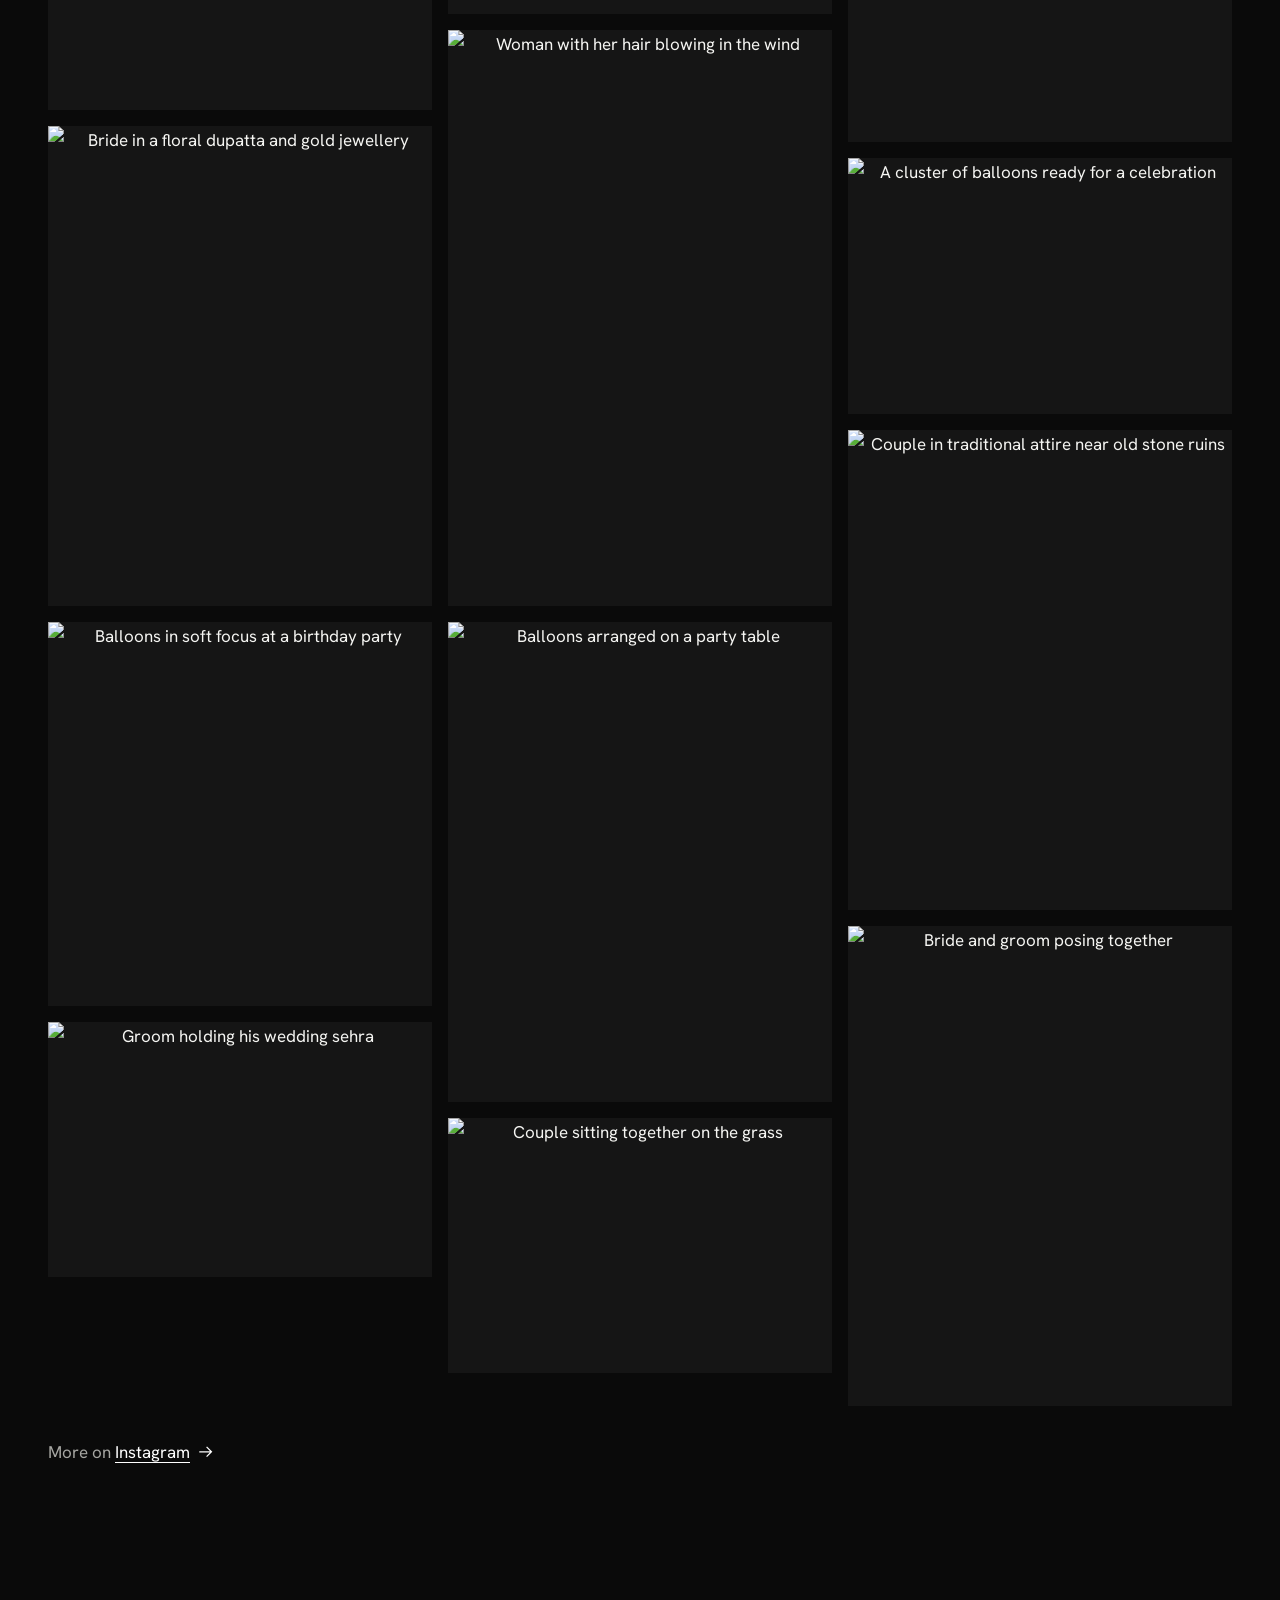
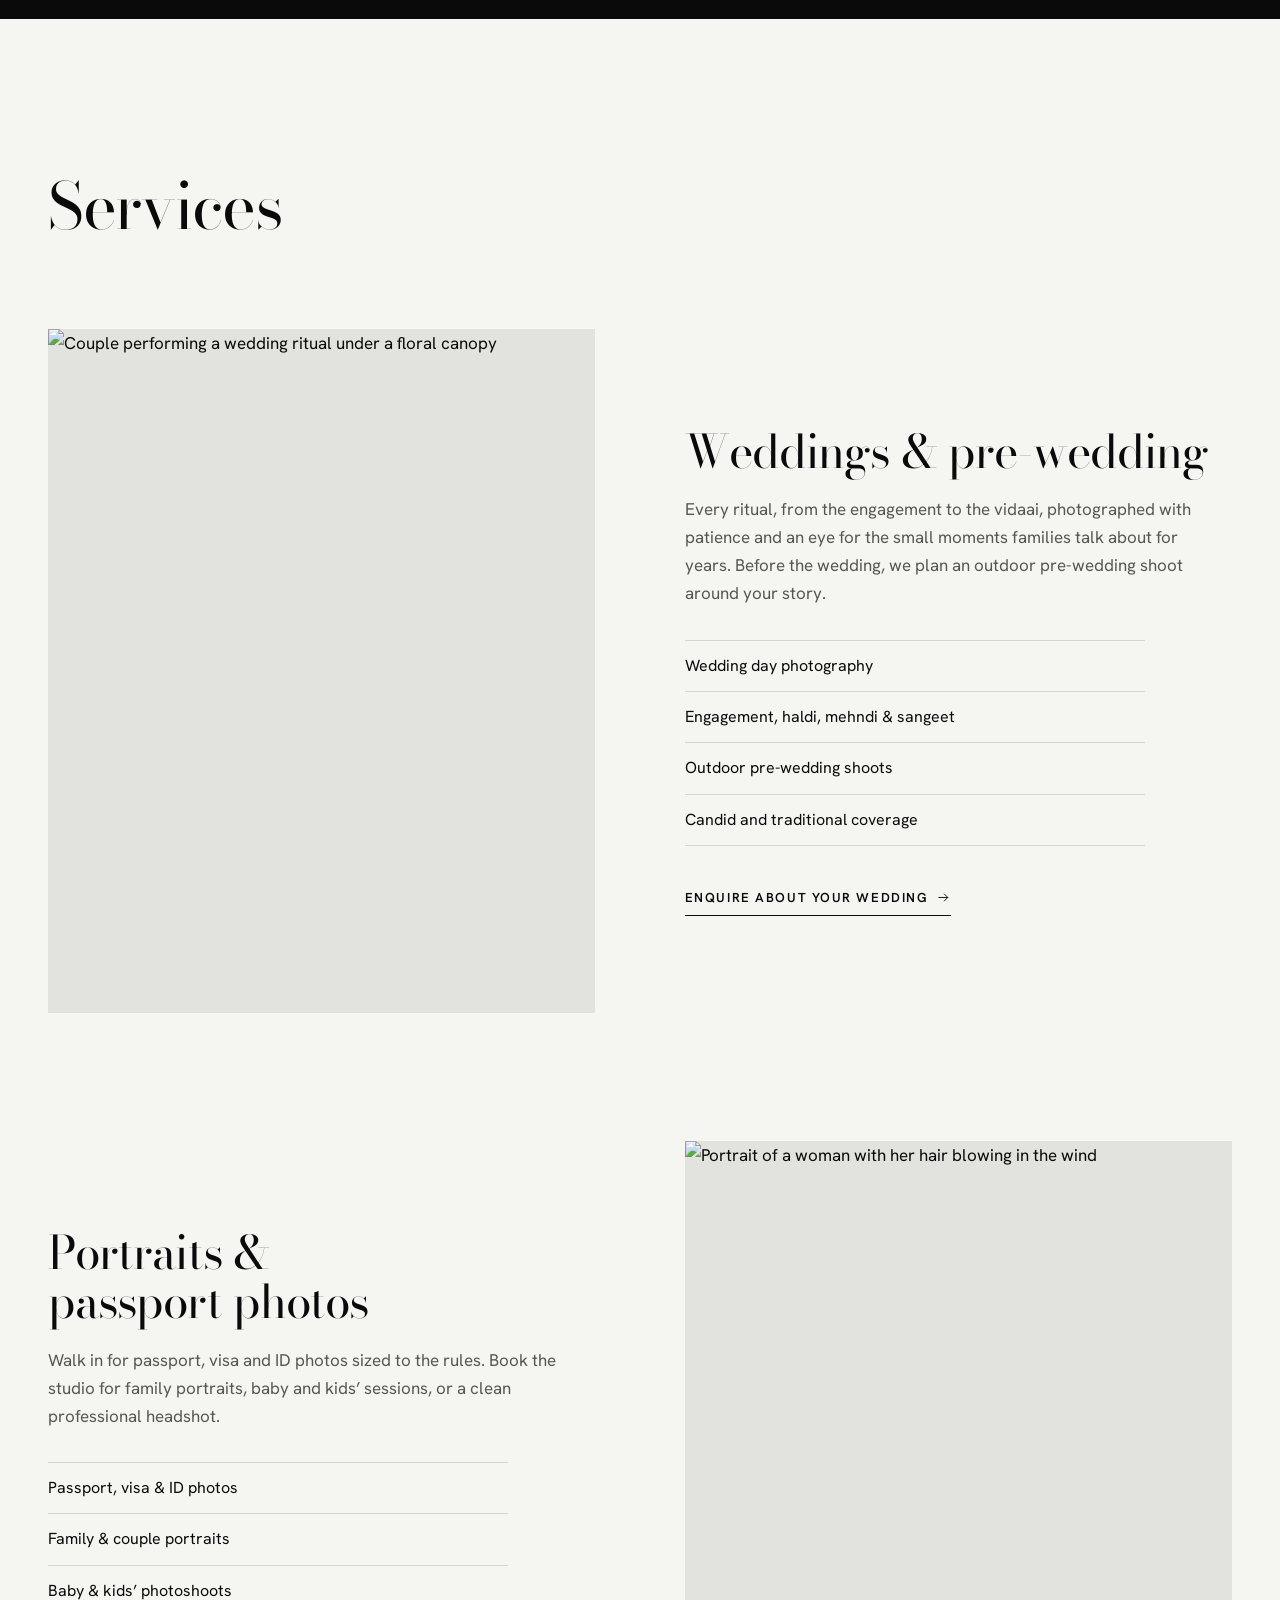
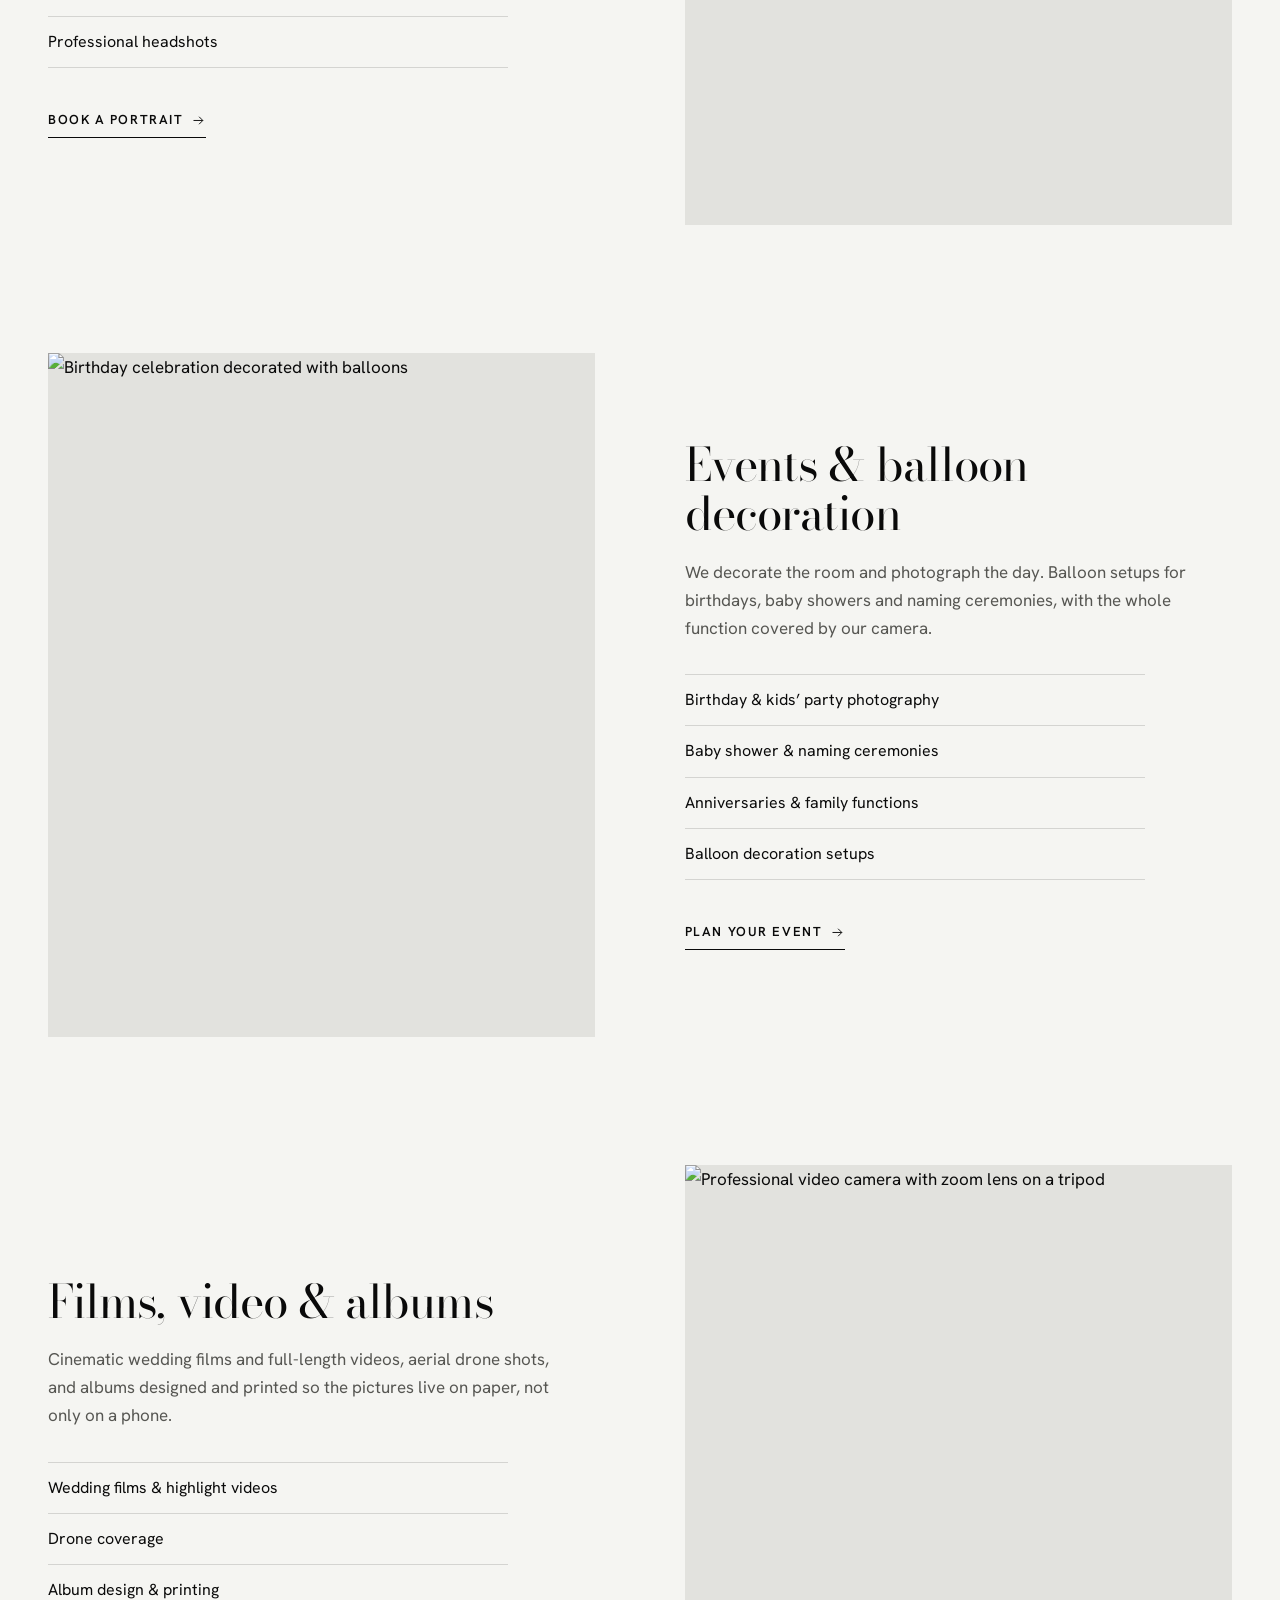
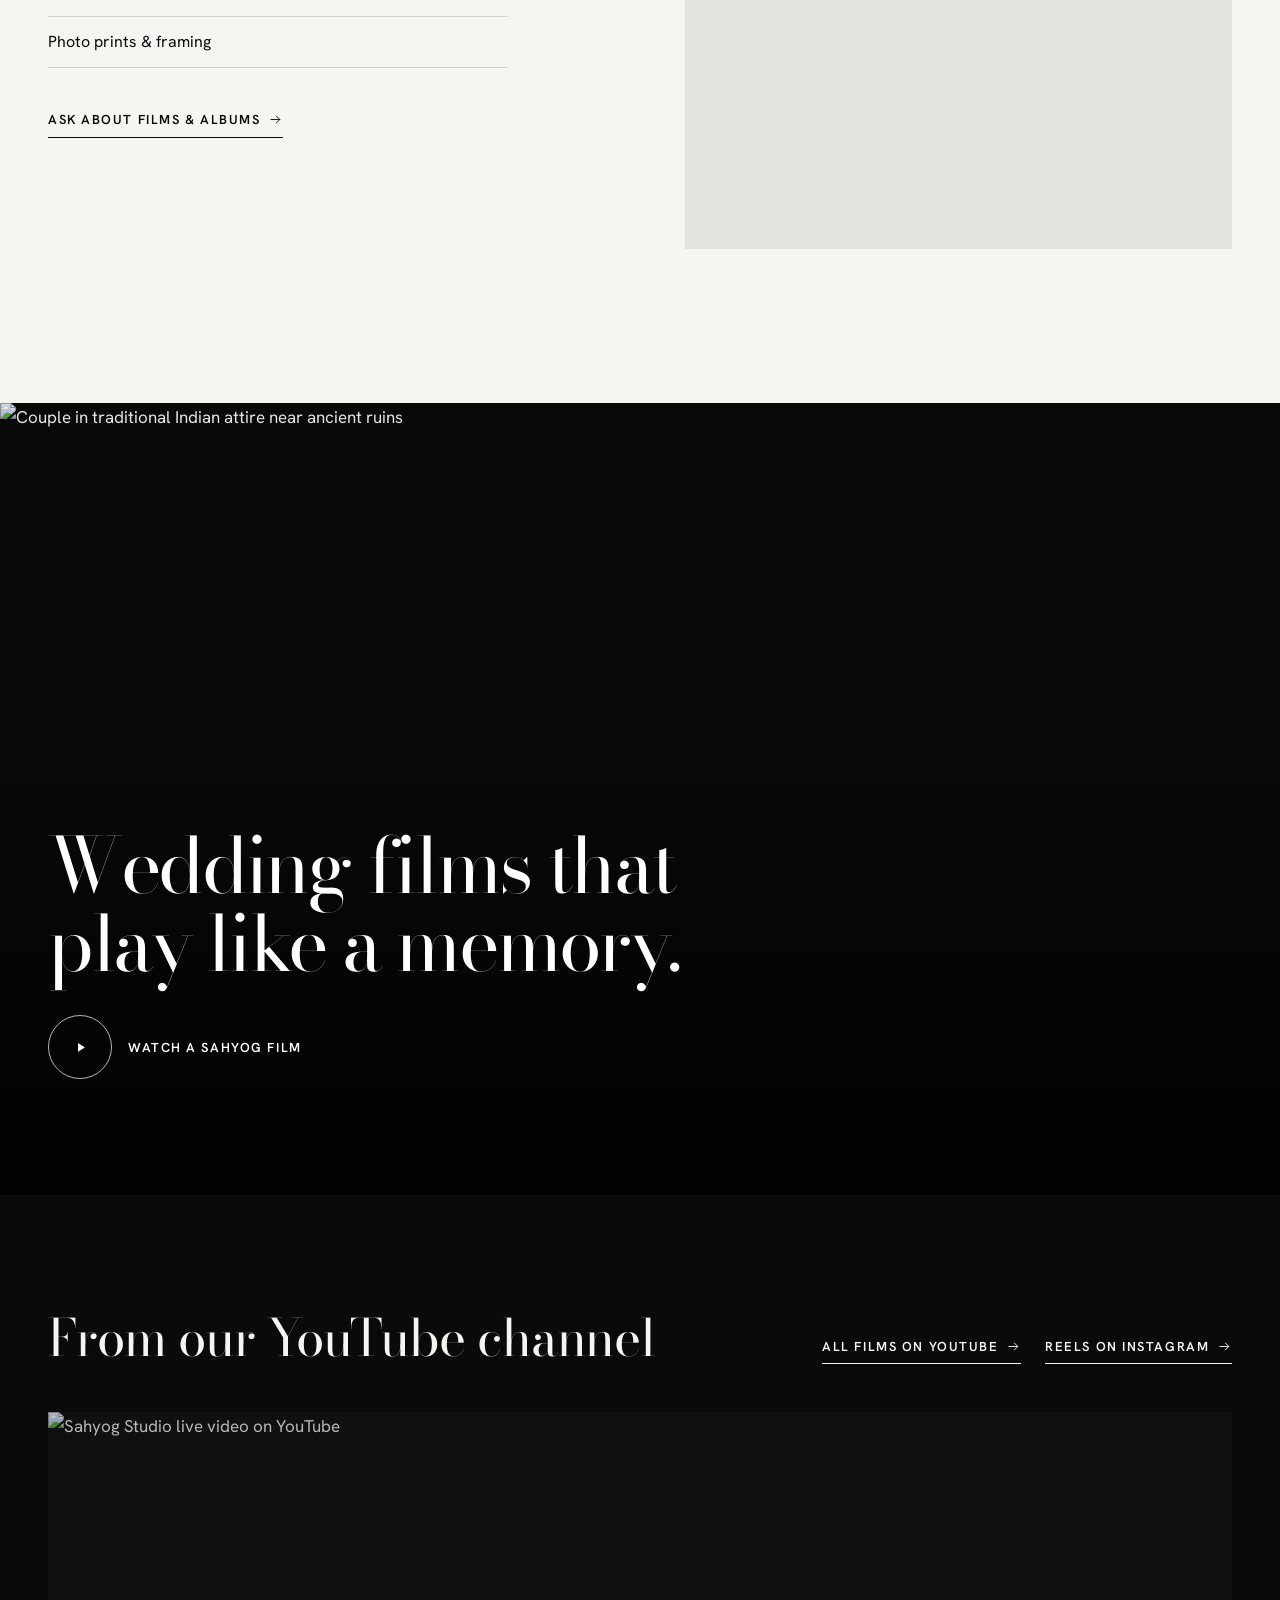
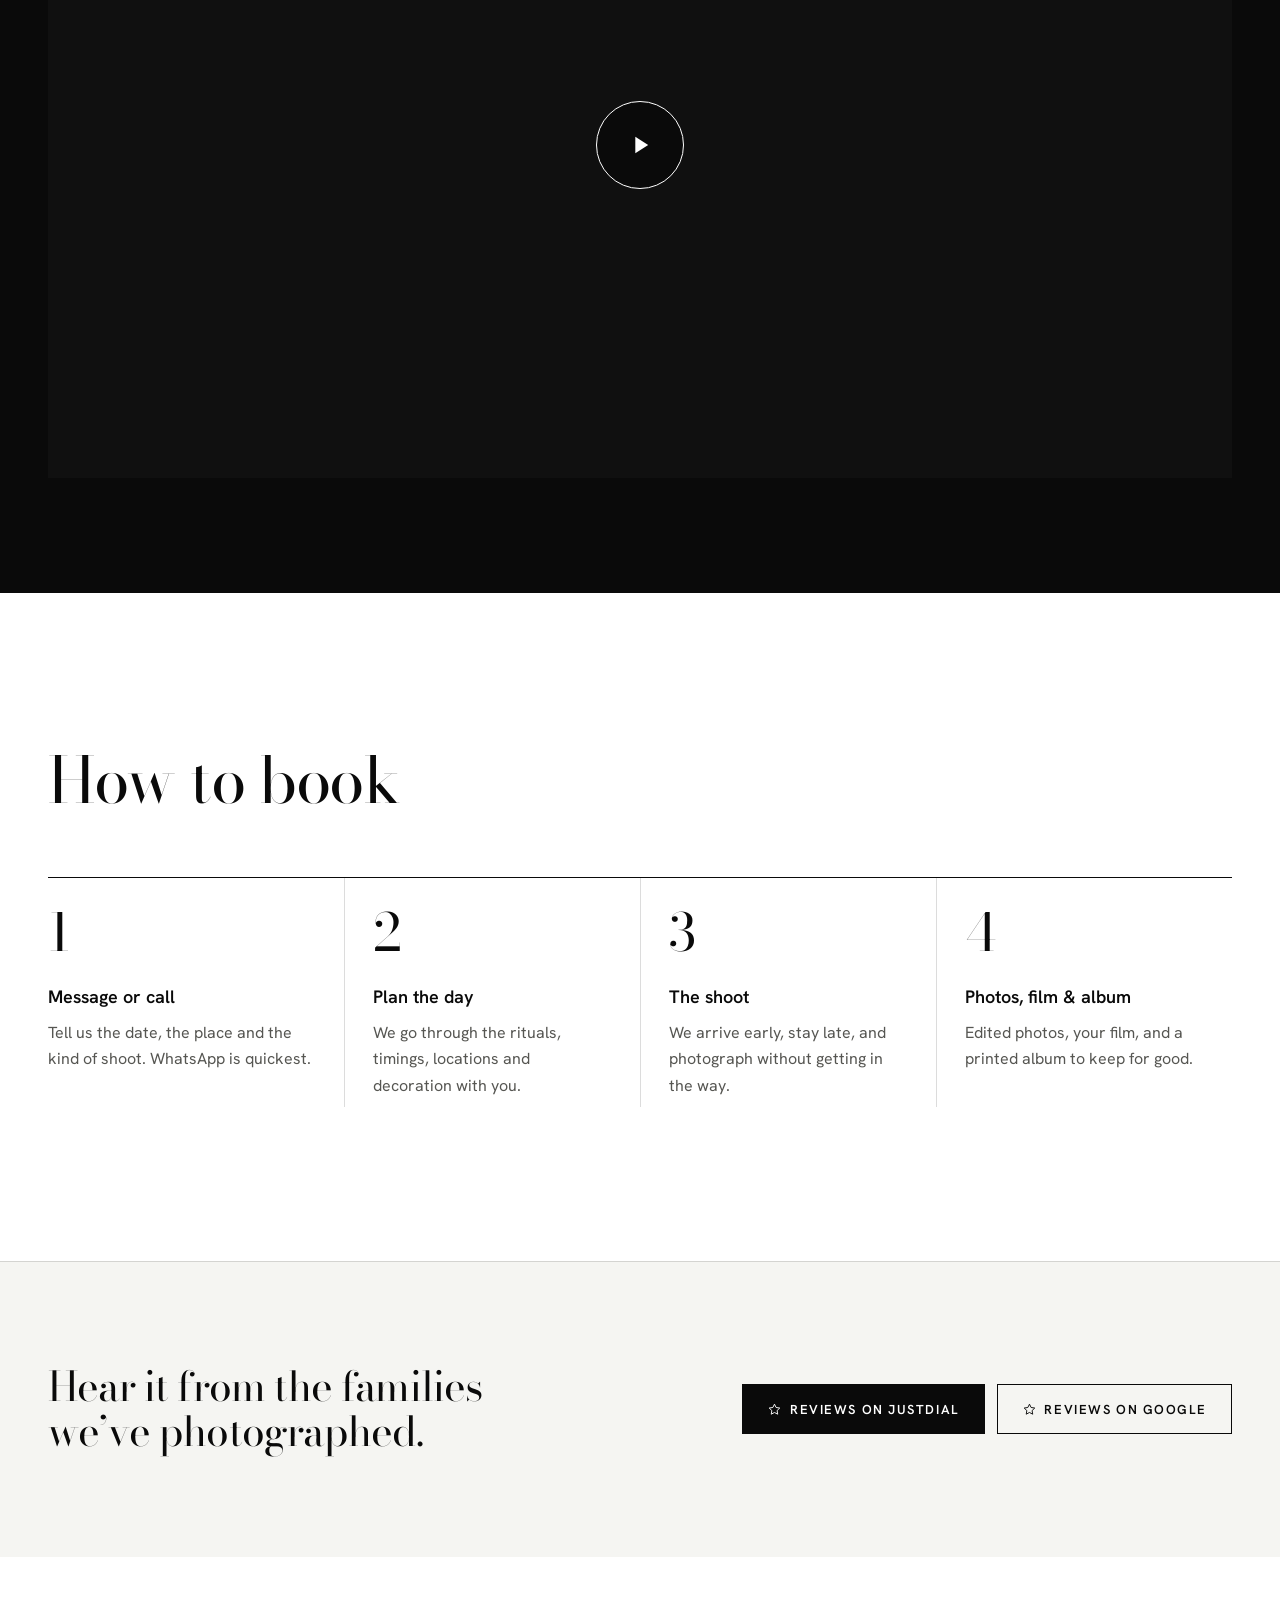
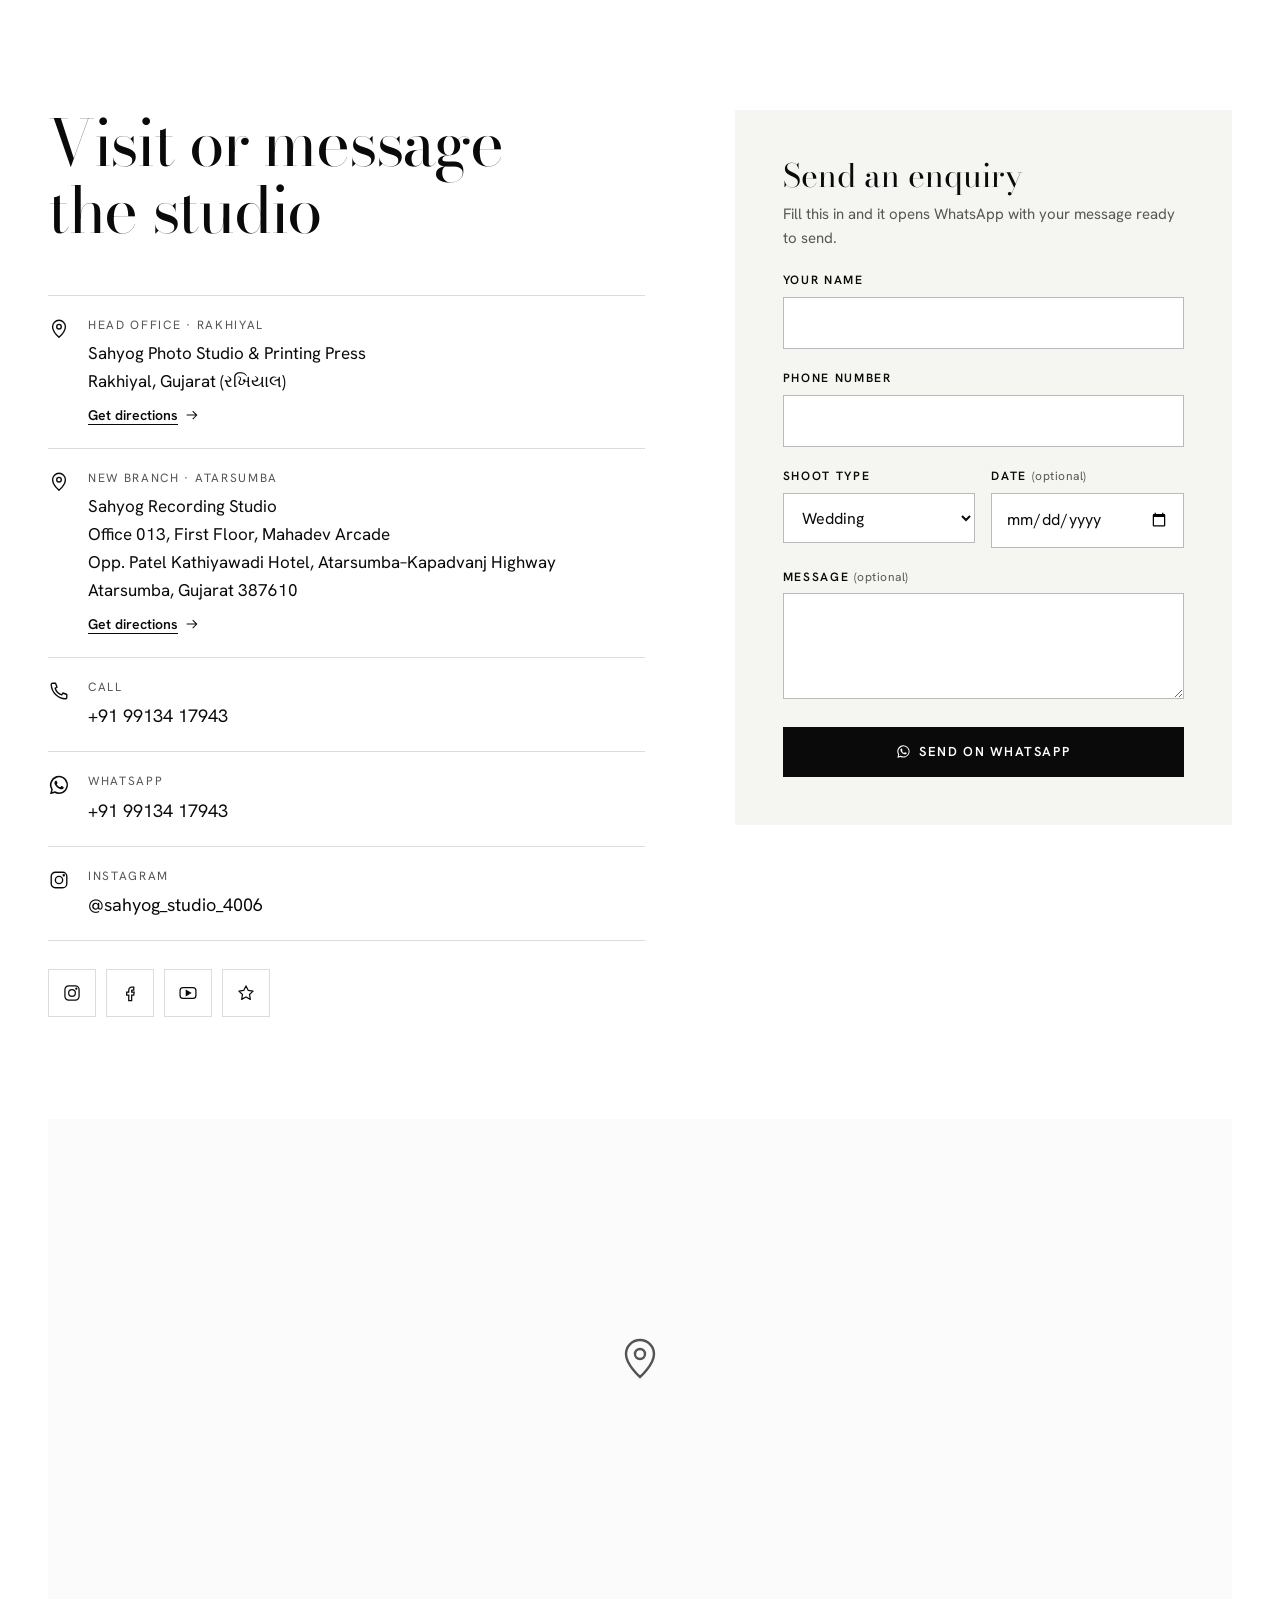
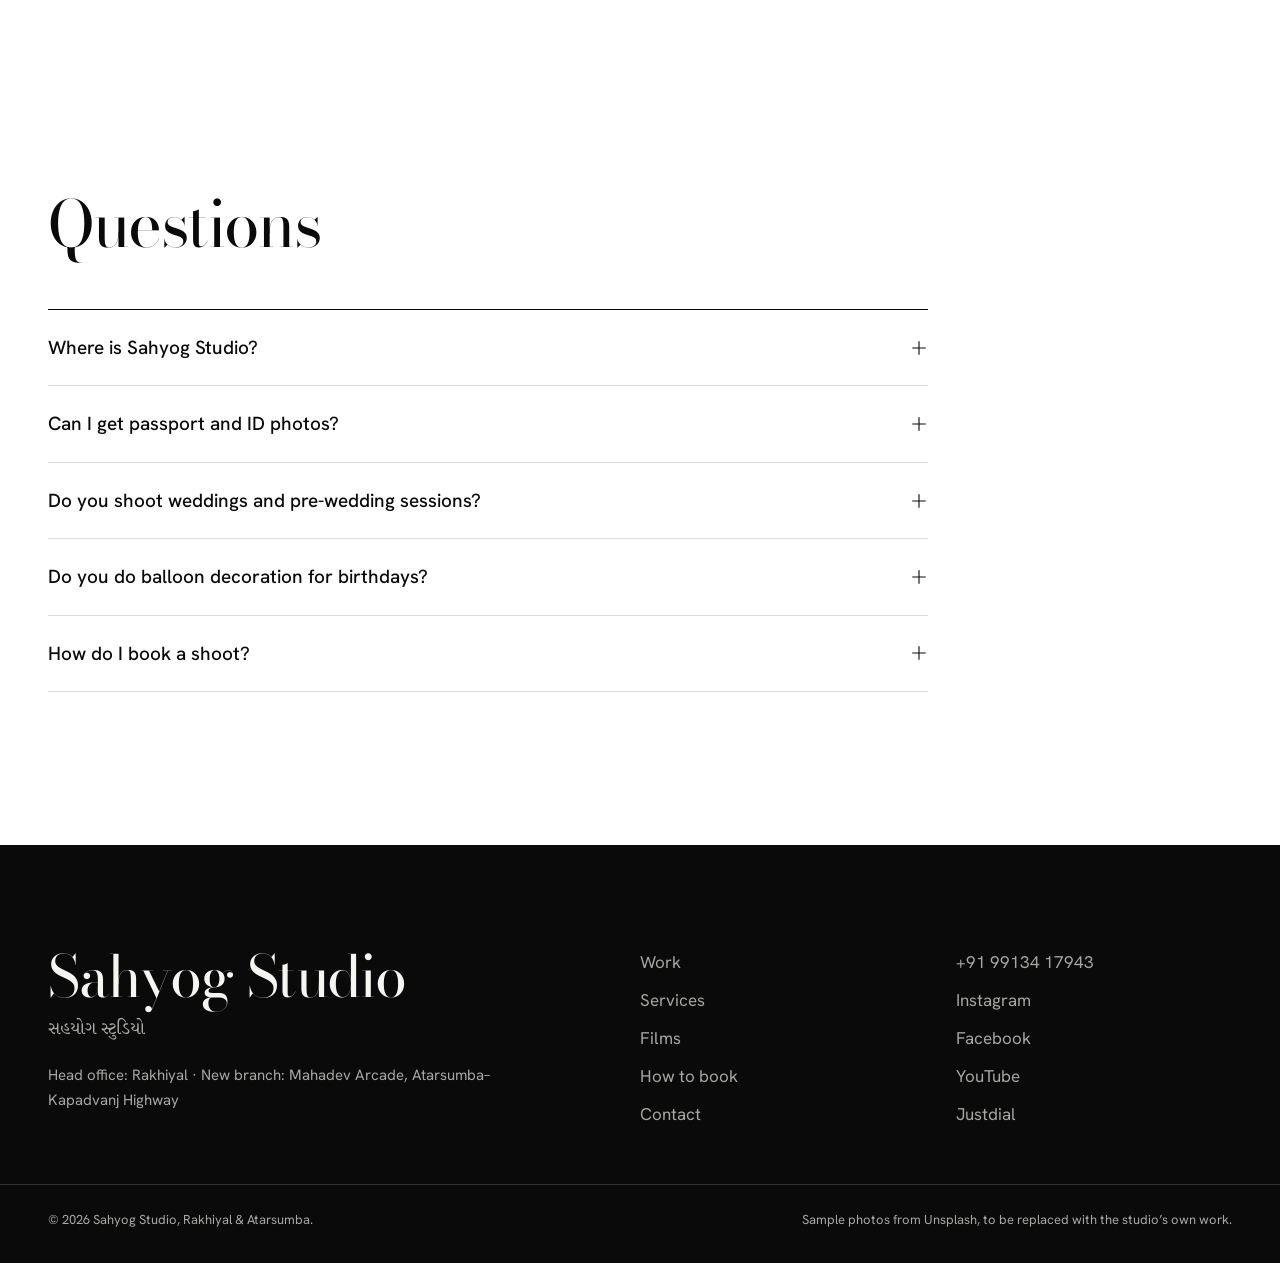
==== commit 226ce7b5: "Add Facebook, YouTube channel and featured YouTube video - Facebook profile and YouTube channel link" ====
--- a/index.html
+++ b/index.html
@@ -66,6 +66,8 @@
         "hasMap": "https://goo.gl/maps/3c9RSkSRBy5TSyfY7",
         "sameAs": [
           "https://www.instagram.com/sahyog_studio_4006/",
+          "https://www.facebook.com/profile.php?id=100008484213389",
+          "https://www.youtube.com/@sahyogphotostudiorakhital736",
           "https://www.justdial.com/Dehgam/Sahyog-Photo-Studio-Dahegam-Near-By-Municipal-Girls-High-School-Dahegam/9999PXX79-XX79-250830164301-F7Y8_BZDET"
         ],
         "department": {
@@ -432,10 +434,30 @@
     <div class="films__shade" aria-hidden="true"></div>
     <div class="films__content wrap">
       <h2 class="films__title" id="films-title">Wedding films that play like a memory.</h2>
-      <a class="films__play" data-ig href="https://www.instagram.com/sahyog_studio_4006/" target="_blank" rel="noopener">
+      <a class="films__play" href="#featured-film">
         <span class="films__play-dot"><svg class="ico" aria-hidden="true"><use href="#i-play"/></svg></span>
-        Watch our reels on Instagram
+        Watch a Sahyog film
       </a>
+    </div>
+  </section>
+
+  <!-- FEATURED FILM -->
+  <section class="feature" id="featured-film" aria-labelledby="feature-title">
+    <div class="wrap feature__inner">
+      <div class="feature__head">
+        <h2 class="feature__title" id="feature-title">From our YouTube channel</h2>
+        <div class="feature__links">
+          <a class="link-arrow" data-yt href="https://www.youtube.com/@sahyogphotostudiorakhital736" target="_blank" rel="noopener">All films on YouTube <svg class="ico" aria-hidden="true"><use href="#i-arrow"/></svg></a>
+          <a class="link-arrow" data-ig href="https://www.instagram.com/sahyog_studio_4006/" target="_blank" rel="noopener">Reels on Instagram <svg class="ico" aria-hidden="true"><use href="#i-arrow"/></svg></a>
+        </div>
+      </div>
+      <div class="video" data-video="dgdABSCH8R8">
+        <img class="video__poster" loading="lazy" src="https://i.ytimg.com/vi/dgdABSCH8R8/maxresdefault.jpg" width="1280" height="720" alt="Sahyog Studio live video on YouTube">
+        <button class="video__play" type="button" aria-label="Play the Sahyog Studio video">
+          <span class="films__play-dot"><svg class="ico" aria-hidden="true"><use href="#i-play"/></svg></span>
+        </button>
+        <noscript><a href="https://www.youtube.com/watch?v=dgdABSCH8R8">Watch on YouTube</a></noscript>
+      </div>
     </div>
   </section>
 
@@ -508,8 +530,8 @@
         </ul>
         <div class="social" aria-label="Sahyog Studio online">
           <a data-ig href="https://www.instagram.com/sahyog_studio_4006/" target="_blank" rel="noopener" aria-label="Instagram"><svg class="ico" aria-hidden="true"><use href="#i-instagram"/></svg></a>
-          <a data-fb href="" target="_blank" rel="noopener" aria-label="Facebook" hidden><svg class="ico" aria-hidden="true"><use href="#i-facebook"/></svg></a>
-          <a data-yt href="" target="_blank" rel="noopener" aria-label="YouTube" hidden><svg class="ico" aria-hidden="true"><use href="#i-youtube"/></svg></a>
+          <a data-fb href="https://www.facebook.com/profile.php?id=100008484213389" target="_blank" rel="noopener" aria-label="Facebook"><svg class="ico" aria-hidden="true"><use href="#i-facebook"/></svg></a>
+          <a data-yt href="https://www.youtube.com/@sahyogphotostudiorakhital736" target="_blank" rel="noopener" aria-label="YouTube"><svg class="ico" aria-hidden="true"><use href="#i-youtube"/></svg></a>
           <a data-jd href="#" target="_blank" rel="noopener" aria-label="Justdial listing"><svg class="ico" aria-hidden="true"><use href="#i-star"/></svg></a>
         </div>
       </div>
@@ -604,8 +626,8 @@
     <div class="footer__links">
       <a data-tel href="tel:+919913417943"><span data-phone-text>+91 99134 17943</span></a>
       <a data-ig href="https://www.instagram.com/sahyog_studio_4006/" target="_blank" rel="noopener">Instagram</a>
-      <a data-fb href="" target="_blank" rel="noopener" hidden>Facebook</a>
-      <a data-yt href="" target="_blank" rel="noopener" hidden>YouTube</a>
+      <a data-fb href="https://www.facebook.com/profile.php?id=100008484213389" target="_blank" rel="noopener">Facebook</a>
+      <a data-yt href="https://www.youtube.com/@sahyogphotostudiorakhital736" target="_blank" rel="noopener">YouTube</a>
       <a data-jd href="#" target="_blank" rel="noopener">Justdial</a>
     </div>
   </div>
--- a/assets/css/style.css
+++ b/assets/css/style.css
@@ -258,6 +258,22 @@
   border: 1px solid rgba(255, 255, 255, 0.7); transition: background-color 0.3s, color 0.3s, transform 0.45s var(--ease-out);
 }
 .films__play:hover .films__play-dot { background: var(--white); color: var(--ink); transform: scale(1.06); }
+
+/* ---------- Featured film ---------- */
+.feature { background: var(--ink); padding-block: clamp(72px, 9vw, 128px); }
+.feature__head { display: flex; flex-wrap: wrap; align-items: end; justify-content: space-between; gap: 20px 40px; margin-bottom: clamp(28px, 4vw, 48px); }
+.feature__title { font-family: var(--f-display); font-size: clamp(2rem, 4vw, 3.25rem); line-height: 1.06; letter-spacing: -0.02em; }
+.feature__links { display: flex; flex-wrap: wrap; gap: 24px; }
+.video { position: relative; aspect-ratio: 16 / 9; background: var(--ink-2); overflow: hidden; }
+.video__poster, .video iframe { position: absolute; inset: 0; width: 100%; height: 100%; object-fit: cover; border: 0; }
+.video__play {
+  position: absolute; inset: 0; display: grid; place-items: center; width: 100%;
+  background: rgba(0, 0, 0, 0.25); border: 0; color: var(--white); cursor: pointer; transition: background-color 0.3s;
+}
+.video__play .films__play-dot { width: 88px; height: 88px; background: rgba(0, 0, 0, 0.35); border-color: var(--white); }
+.video__play .ico { width: 28px; height: 28px; }
+.video__play:hover { background: rgba(0, 0, 0, 0.1); }
+.video__play:hover .films__play-dot { background: var(--white); color: var(--ink); transform: scale(1.06); }
 
 /* ---------- Process (light) ---------- */
 .process { padding-block: var(--s-section); }
